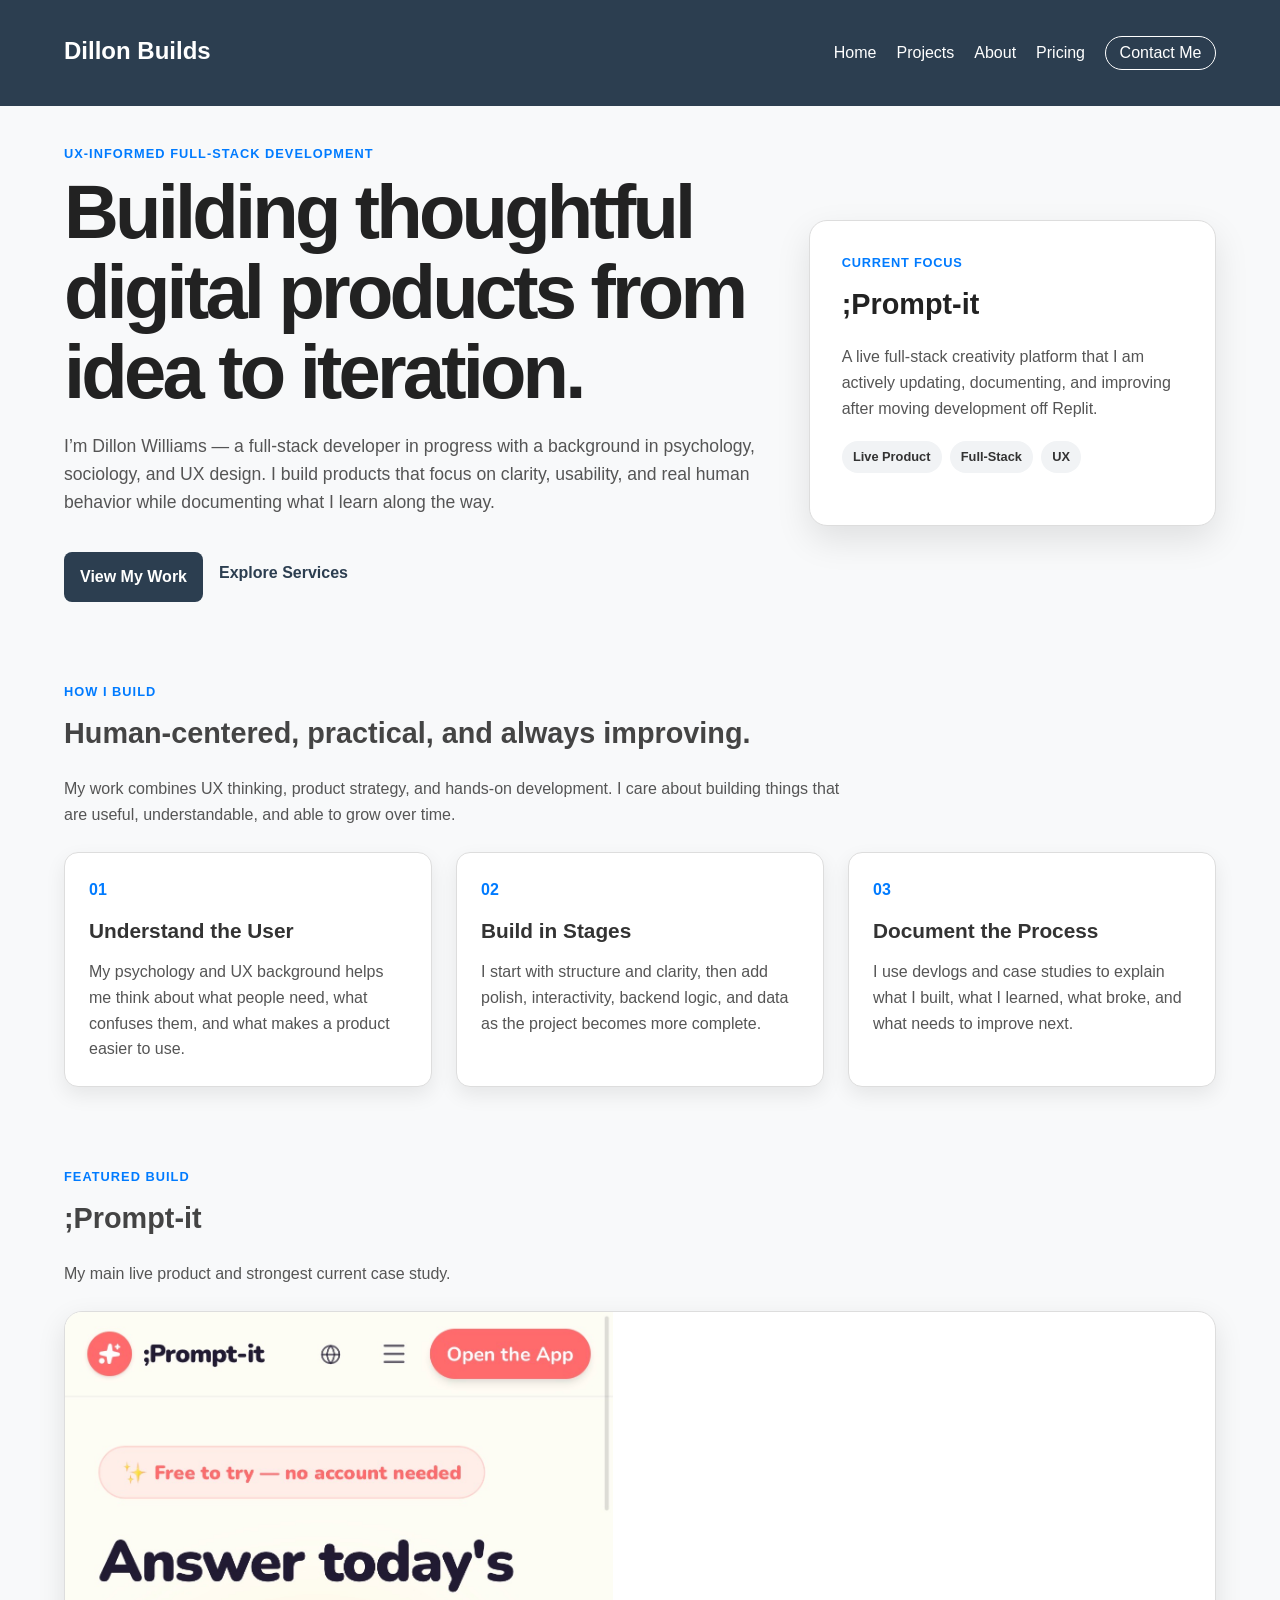
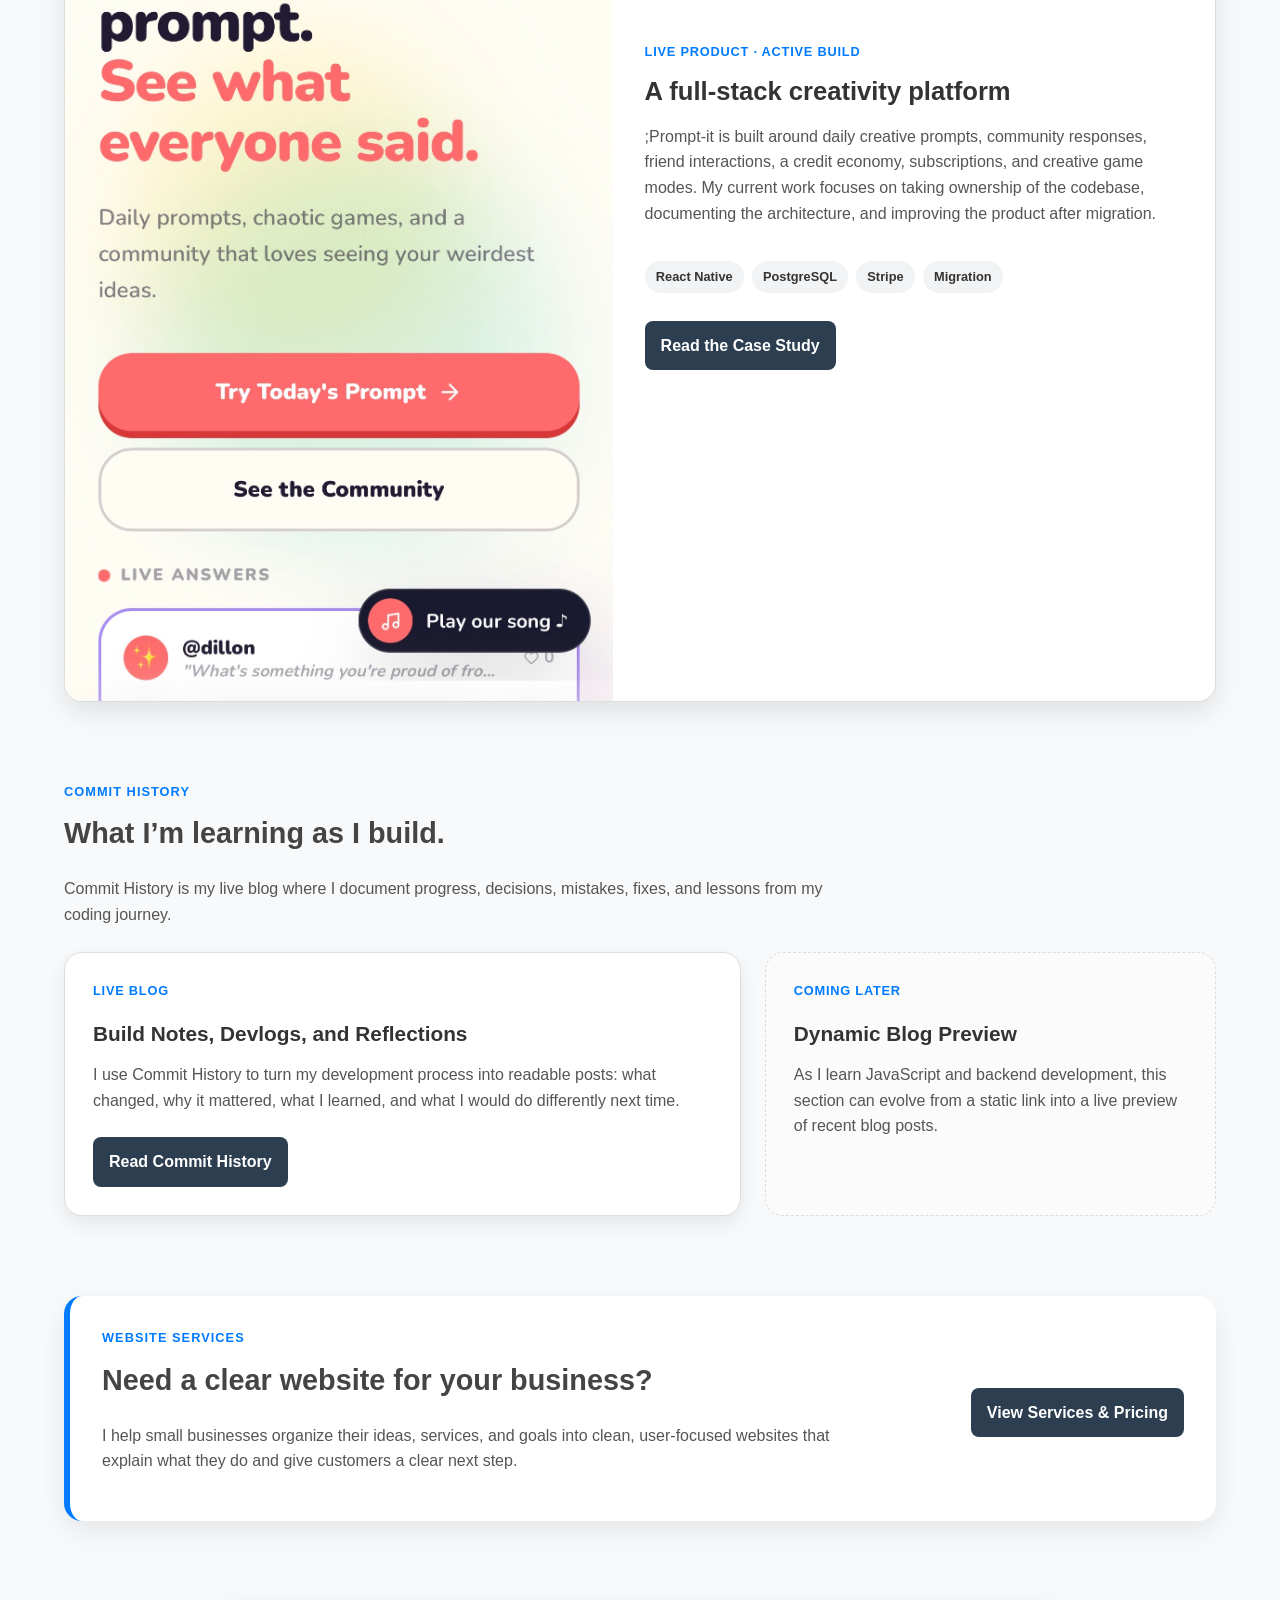
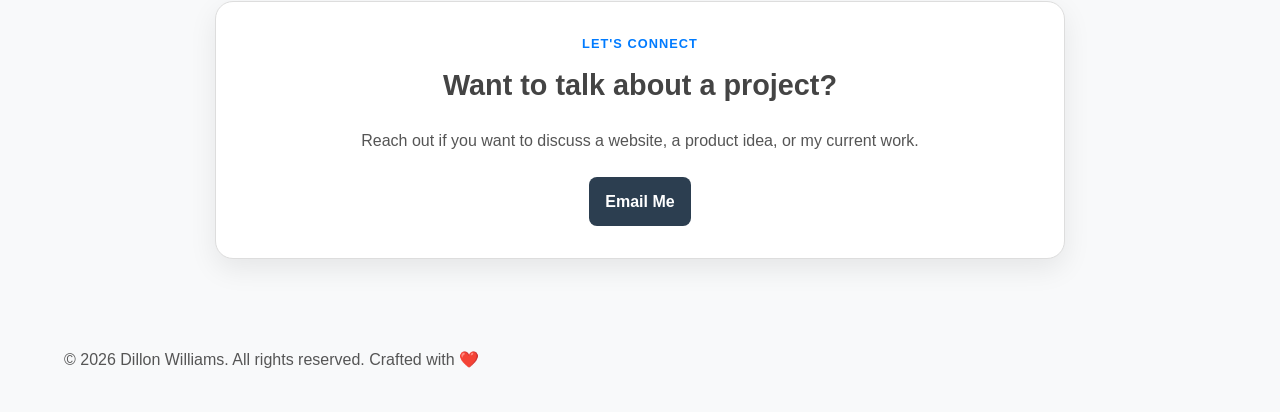
==== index.html @ 1e145968 "Title change and making it interactive" ====
<!DOCTYPE html>
<html lang="en">
<head>
    <meta charset="UTF-8">

    <!-- Makes the page scale correctly on mobile screens -->
    <meta name="viewport" content="width=device-width, initial-scale=1.0">

    <title>Dillon Williams | Full-Stack Developer in Progress</title>

    <!-- Connects this page to your main stylesheet -->
   <link href="static/style.css" rel="stylesheet">
</head>

<body>

    <!-- Main navigation -->
    <nav class="nav">
    <h1 class="nav-title">
        <a href="index.html">Dillon Builds</a>
    </h1>
    <button class="mobile-menu-toggle" aria-label="Open navigation menu" aria-expanded="false">
        ☰
    </button>
    <ul class="nav-links">
        <li><a href="index.html">Home</a></li>

        <li><a href="projects.html">Projects</a></li>

        <li class="nav-dropdown">
            <a href="about.html">About</a>

            <ul class="dropdown-menu">
                <li><a href="about.html">About Me</a></li>
                <li><a href="about.html#learning-journey">Learning Journey</a></li>
                <li>
                    <a href="assets/resume.pdf" target="_blank" rel="noopener noreferrer">
                        Resume PDF
                    </a>
                </li>
                
            </ul>
        </li>

        <li>
            <a href="pricing.html"
            >
                Pricing
            </a>
        </li>
        <li>
            <a class="nav-contact"
                href="mailto:hello@dillonbuilds.dev"
                target="_blank"
                rel="noopener noreferrer"
            >
            Contact Me
            </a>
        </li>
    </ul>
</nav>

    <main class="home-page">

        <!-- Hero section -->
        <section class="home-hero">
            <div class="home-hero-content">
                <p class="eyebrow">UX-Informed Full-Stack Development</p>

                <h1>Building thoughtful digital products from idea to iteration.</h1>

                <p class="home-hero-intro">
                    I’m Dillon Williams — a full-stack developer in progress with a background
                    in psychology, sociology, and UX design. I build products that focus on
                    clarity, usability, and real human behavior while documenting what I learn
                    along the way.
                </p>

                <div class="home-hero-actions">
                    <a href="projects.html" class="project-card-link">
                        View My Work
                    </a>

                    <a href="pricing.html" class="secondary-link">
                        Explore Services
                    </a>
                </div>
            </div>

            <aside class="home-hero-card">
                <p class="project-status">Current Focus</p>
                <h2>;Prompt-it</h2>
                <p>
                    A live full-stack creativity platform that I am actively updating,
                    documenting, and improving after moving development off Replit.
                </p>

                <div class="project-tags">
                    <span>Live Product</span>
                    <span>Full-Stack</span>
                    <span>UX</span>
                </div>
            </aside>
        </section>

        <!-- Brand / value section -->
        <section class="home-values">
            <div class="section-header">
                <p class="eyebrow">How I Build</p>
                <h2>Human-centered, practical, and always improving.</h2>
                <p>
                    My work combines UX thinking, product strategy, and hands-on development.
                    I care about building things that are useful, understandable, and able to
                    grow over time.
                </p>
            </div>

            <div class="home-value-grid">

                <article class="home-value-card">
                    <span class="value-number">01</span>
                    <h3>Understand the User</h3>
                    <p>
                        My psychology and UX background helps me think about what people need,
                        what confuses them, and what makes a product easier to use.
                    </p>
                </article>

                <article class="home-value-card">
                    <span class="value-number">02</span>
                    <h3>Build in Stages</h3>
                    <p>
                        I start with structure and clarity, then add polish, interactivity,
                        backend logic, and data as the project becomes more complete.
                    </p>
                </article>

                <article class="home-value-card">
                    <span class="value-number">03</span>
                    <h3>Document the Process</h3>
                    <p>
                        I use devlogs and case studies to explain what I built, what I learned,
                        what broke, and what needs to improve next.
                    </p>
                </article>

            </div>
        </section>

        <!-- Featured project preview -->
        <section class="home-featured-work">
            <div class="section-header">
                <p class="eyebrow">Featured Build</p>
                <h2>;Prompt-it</h2>
                <p>
                    My main live product and strongest current case study.
                </p>
            </div>

            <article class="home-featured-card">
                <div class="home-featured-image">
                    <img 
                        src="assets/images/prompt-it/marketing-site.jpg" 
                        alt=";Prompt-it marketing page preview showing the product introduction"
                    >
                </div>

                <div class="home-featured-content">
                    <p class="project-status">Live Product · Active Build</p>

                    <h3>A full-stack creativity platform</h3>

                    <p>
                        ;Prompt-it is built around daily creative prompts, community responses,
                        friend interactions, a credit economy, subscriptions, and creative game
                        modes. My current work focuses on taking ownership of the codebase,
                        documenting the architecture, and improving the product after migration.
                    </p>

                    <div class="project-tags">
                        <span>React Native</span>
                        <span>PostgreSQL</span>
                        <span>Stripe</span>
                        <span>Migration</span>
                    </div>

                    <a href="projects/prompt-it.html" class="project-card-link">
                        Read the Case Study
                    </a>
                </div>
            </article>
        </section>

        <!-- Commit History blog section -->
        <section class="commit-history-preview">
            <div class="section-header">
                <p class="eyebrow">Commit History</p>
                <h2>What I’m learning as I build.</h2>
                <p>
                    Commit History is my live blog where I document progress, decisions,
                    mistakes, fixes, and lessons from my coding journey.
                </p>
            </div>

            <div class="commit-card-grid">

                <article class="commit-card">
                    <p class="project-status">Live Blog</p>
                    <h3>Build Notes, Devlogs, and Reflections</h3>
                    <p>
                        I use Commit History to turn my development process into readable posts:
                        what changed, why it mattered, what I learned, and what I would do
                        differently next time.
                    </p>

                    <a 
                        href="https://commithistory.blogspot.com" 
                        target="_blank" 
                        rel="noopener noreferrer"
                        class="project-card-link"
                    >
                        Read Commit History
                    </a>
                </article>

                <article class="commit-card commit-card-muted">
                    <p class="project-status">Coming Later</p>
                    <h3>Dynamic Blog Preview</h3>
                    <p>
                        As I learn JavaScript and backend development, this section can evolve
                        from a static link into a live preview of recent blog posts.
                    </p>
                </article>

            </div>
        </section>

        <!-- Services CTA -->
        <section class="home-services-cta">
            <div>
                <p class="eyebrow">Website Services</p>
                <h2>Need a clear website for your business?</h2>
                <p>
                    I help small businesses organize their ideas, services, and goals into clean,
                    user-focused websites that explain what they do and give customers a clear
                    next step.
                </p>
            </div>

            <a href="pricing.html" class="project-card-link">
                View Services & Pricing
            </a>
        </section>

        <!-- Contact CTA -->
        <section class="home-contact">
            <p class="eyebrow">Let's Connect</p>
            <h2>Want to talk about a project?</h2>
            <p>
                Reach out if you want to discuss a website, a product idea, or my current work.
            </p>

            <a 
                class="project-card-link"
                href="mailto:hello@dillonbuilds.dev"
                target="_blank">
                Email Me
            </a>
        </section>

    </main>

    <footer>
        <p>&copy; 2026 Dillon Williams. All rights reserved. Crafted with ❤️</p>
    </footer>
<script src="static/script.js"></script>
</body>
</html>
---- static/style.css ----
* {
    margin: 0;
    padding: 0;
    box-sizing: border-box;
}

.wrapper {
    max-width: 900px;
    margin: 0 auto;
    padding: 20px;
}

h1 {
    font-size: 2.5rem;
    color: #222;
    margin-bottom: 20px;
    font-weight: 800;
}

h2 {
    font-size: 1.8rem;
    color: #444;
    margin-top: 40px;
    margin-bottom: 15px;
    border-bottom: 1px solid black;
    padding-bottom: 5px;
}

h3 {
    font-size: 1.3rem;
    color: #333;
    margin-bottom: 10px;
}

body {
    font-family: 'Segoe UI', Tahoma, Geneva, Verdana, sans-serif;
    margin: 0;
    padding: 40px 20px;
    line-height: 1.6;
    color: #333;
    background-color: #f8f9fa;
}

footer {
    max-width: 1200px;
    margin: 2rem auto 0 auto;
    padding: 1.5rem;
    color: #555;
}

p {
    line-height: 1.6;
    margin-bottom: 15px;
    color: #555;
}

a {
    color: #007bff;
    text-decoration: none;
    transition: all 0.3s ease;
}

a:hover {
    color: #0056b3;
    text-decoration: underline;
}
nav {
    position: fixed;
    top: 0;
    left: 0;
    margin-bottom: 10px;
    width: 100%;
    padding-top: 1rem;
    padding-bottom: 1rem;
    padding-left: 5%;
    padding-right: 5%;
    z-index: 1000;
    justify-content: space-between;
    align-items: center;
    display: flex;
    background-color: #2c3e50;
}

.nav-title {
    color:#ffffff;
    font-size: 1.5rem;
    font-weight: bold;
    padding-top: 1rem;
}

.nav-title a {
    color: #ffffff;
    text-decoration: none;
}

.nav-title a:hover {
    color: #9ed0fd;
}
.nav-links {
    display: flex;
    list-style: none;   
    gap: 20px;
    margin: 0;
    padding: 0;
}
.nav-links a {
    text-decoration: none;
    color: #ffffff;
}
.nav-links a:hover {
    color:#9ed0fd;
    text-decoration: underline;
}

.nav-dropdown {
    position: relative;
}

.nav-dropdown > a {
    display: inline-block;
    text-decoration: #333;
}

.dropdown-menu {
    position: absolute;
    top: 100%;
    left: 50%;
    min-width: 190px;
    background-color: #ffffff;
    border-radius: 8px;
    padding: 0.5rem 0;
    list-style: none;
    box-shadow: 0 8px 20px rgba(0, 0, 0, 0.12);

    opacity: 0;
    visibility: hidden;
    transform: translate(-50%, 8px);
    transition: opacity 0.25s ease, transform 0.25s ease, visibility 0.25s ease;
    z-index: 1001;
}

.dropdown-menu a {
    display: block;
    padding: 0.75rem 1rem;
    color: #2c3e50;
    text-decoration: none;
    white-space: nowrap;
}

.dropdown-menu a:hover {
    background-color: #f1f3f5;
    color: #007bff;
    text-decoration: none;
}

.nav-dropdown:hover .dropdown-menu,
.nav-dropdown:focus-within .dropdown-menu {
    opacity: 1;
    visibility: visible;
    transform: translate(-50%, 0);
}

.content-wrapper {
    max-width: 1200px;
    margin: 0 auto;
    padding: 40px 20px;
}

.welcome-section {
    padding: 20px;
    margin-top: 20px;
    margin-bottom: 20px;
}

.project-snapshot {
    display: grid !important;
    grid-template-columns: repeat(3, 1fr) !important;
    gap: 2rem;
    width: 100%;
    max-width: 1200px;
    margin: 0 auto;
}

.project-container {
    display: flex;
    flex-direction: column;
    padding: 0;
    height: fit-content;
    width: auto;
    max-width: 1fr;
    border: 1px solid black;
    box-sizing: border-box;
}

.image-container {
    width: 100%;
    height: 250px;
    overflow: hidden;
    display: block;
}

#project-image {
    width: 100%;
    height: 100%;
    object-fit: cover;
    transition: transform 0.5s ease;
}

.image-container:hover #project-image {
    transform: scale(1.1);
}

.project-content {
    padding: 1.5rem;
    text-align: center;
    display: flex;
    flex-direction: column;
    gap: 0.5rem;
}

.project-content p {
    text-align: left;
    margin: 0.5rem 0;
    line-height: 1.5;
}

.blog-card-container {
    display: grid !important;
    grid-template-columns: repeat(3, 1fr) !important;
    gap: 2rem;
    width: 100%;
    max-width: 1200px;
    margin: 0 auto;
}

.blog-card {
    display: flex;
    flex-direction: column;
    padding: 1.5rem;
    height: fit-content;
    width: auto;
    max-width: 1fr;
    border: 1px solid black;
    box-sizing: border-box;
    text-align: center;
}

.blog-card p {
    text-align: left;
    margin: 0.5rem 0;
    line-height: 1.5;
}

.email-btn {
    display: inline-block;
    padding: 10px 20px;
    background-color: grey;
    color: #fff;
    text-decoration: none;
    border-radius: 5px;
    transition: background-color 0.3s ease;
}

.email-btn:hover {
    background-color: lightgray;
}

footer {
    margin-top: 25px;
    justify-content: space-between;
}

.about-me {
    width: 100%;
    max-width: 900px;
    margin: 6rem auto 4rem auto;
    padding: 0 1.5rem;
    opacity: 0;
    animation: fadeIn 0.8s ease forwards;
}

@keyframes fadeIn {
    to { opacity: 1;}
}

.languages {
    width: 100vw;
    margin: 3rem 0;
    margin-left: calc(50% - 50vw);
    padding: 1.25rem 2rem;
    background-color: #2c3e50;
}

.languages h2 {
    margin: 0 0 1rem;
    padding: 0;
    border-bottom: none;
    color: #ffffff;
    text-align: center;
    font-size: 1.5rem;
}

.languages-banner {
    max-width: 1000px;
    margin: 0 auto;

    display: flex;
    justify-content: center;
    align-items: stretch;
    gap: 2rem;
}

.language-column {
    flex: 1;
    max-width: 420px;
    padding: 1rem;
    background-color: rgba(255, 255, 255, 0.12);
    border-radius: 12px;
}

.language-column h3 {
    margin: 0 0 0.75rem;
    color: #ffffff;
    text-align: center;
    font-size: 1rem;
}

.current,
.in-progress {
    display: flex;
    justify-content: center;
    gap: 1.25rem;
    list-style: none;
    margin: 0;
    padding: 0;
}

.current li,
.in-progress li {
    display: flex;
    flex-direction: column;
    align-items: center;
    gap: 0.35rem;
}

.current h2,
.in-progress h2 {
    margin: 0;
    padding: 0;
    border-bottom: none;
    color: #ffffff;
    font-size: 0.95rem;
}

.languages li img {
    width: 48px;
    height: 48px;
}

@media (max-width: 700px) {
    .languages-banner {
        flex-direction: column;
        gap: 1rem;
    }

    .language-column {
        max-width: 100%;
    }

    .current,
    .in-progress {
        gap: 1rem;
    }
}

.learning-journey {
    max-width: 900px;
    margin: 4rem auto;
    padding: 0 1.5rem;
}

.learning-journey h2 {
    font-size: 2rem;
    margin-bottom: 2rem;
    font-weight: 700;
    color: #222;
}

.timeline {
    position: relative;
    display: flex;
    flex-direction: column;
    gap: 2rem;
    padding-left: 2rem;
}

.timeline::before {
    content: "";
    position: absolute;
    left: 0.45rem;
    top: 0;
    bottom: 0;
    width: 3px;
    background: #2c3e50;
    border-radius: 999px;
}

.timeline-item {
    position: relative;
    background: #ffffff;
    padding: 1.25rem 1.5rem;
    border-radius: 12px;
    border: 1px solid #ddd;
    box-shadow: 0 8px 20px rgba(0, 0, 0, 0.08);
}

.timeline-item::before {
    content: "";
    position: absolute;
    left: -2.05rem;
    top: 1.4rem;
    width: 14px;
    height: 14px;
    background: #2c3e50;
    border: 3px solid #f8f9fa;
    border-radius: 50%;
}

.timeline-date {
    display: inline-block;
    margin-bottom: 0.5rem;
    font-size: 0.8rem;
    font-weight: 700;
    letter-spacing: 0.08em;
    text-transform: uppercase;
    color: #007bff;
}

.timeline-item h4 {
    margin-bottom: 0.5rem;
    font-size: 1.2rem;
    color: #222;
}

.timeline-item p {
    margin: 0;
    color: #555;
}

.photo-gallery {
    display: grid;
    grid-template-columns: repeat(auto-fit, minmax(220 px, 1fr));
    gap: 2rem;
    padding: 2rem 0;
}

.photo-card {
    background:#ffffff;
    padding: 0.75rem 0.75rem 2rem;
    box-shadow: 0 8px 20px rgba(0, 0, 0, 0.18);
    border-radius: 4px;
    max-width: 260px;
    margin: 0 auto;
    transform: rotate(-2deg);
}

.photo-card:nth-child(even) {
    transform: rotate(2deg);
}

.photo {
    width: 100%;
    aspect-ratio: 1/1;
    object-fit: cover;
    display: block;
}

.photo-description {
    margin-top: 1.5rem;
    font-size: 0.95rem;
    text-align: center;
    color: #222;
}

.photo-date {
    display: block;
    margin-top: 0.35rem;
    font-size: 0.8rem;
    text-align: center;
    color: #666;
}

/* ================================
   PROJECTS PAGE
================================ */

/* 
   Main wrapper for the whole Projects page.
   The top margin gives space for the fixed nav.
*/
.projects-page {
    max-width: 1200px;
    margin: 7rem auto 4rem auto;
    padding: 0 1.5rem;
}

/* 
   Intro section at the top.
   Keeping it narrower makes the opening text easier to read.
*/
.projects-hero {
    max-width: 850px;
    margin-bottom: 4rem;
}

.projects-hero h1 {
    margin-bottom: 1rem;
}

.projects-hero p {
    font-size: 1.05rem;
}

/* 
   Small uppercase labels like:
   Project Work, My Process, Featured Project.
   These help sections feel intentional and easier to scan.
*/
.eyebrow {
    margin-bottom: 0.5rem;
    color: #007bff;
    font-size: 0.8rem;
    font-weight: 800;
    letter-spacing: 0.08em;
    text-transform: uppercase;
}

/* 
   Reusable section header.
   This keeps each major section consistent.
*/
.section-header {
    max-width: 800px;
    margin-bottom: 1.5rem;
}

.section-header h2 {
    margin-top: 0;
}

/* ================================
   PROCESS SUMMARY
================================ */

.process-summary {
    margin-bottom: 4rem;
}

/* 
   Four-column layout for the build process.
   Later media queries make this responsive.
*/
.process-grid {
    display: grid;
    grid-template-columns: repeat(4, 1fr);
    gap: 1.5rem;
}

/* 
   Individual process cards.
   These explain how you think and build, not just what you made.
*/
.process-card {
    background-color: #ffffff;
    padding: 1.5rem;
    border: 1px solid #ddd;
    border-radius: 14px;
    box-shadow: 0 8px 20px rgba(0, 0, 0, 0.08);
}

/* 
   The numbered step marker.
   This gives the process a clear sequence.
*/
.process-number {
    display: inline-block;
    margin-bottom: 0.75rem;
    color: #007bff;
    font-weight: 800;
}

.process-card h3 {
    margin-bottom: 0.75rem;
}

.process-card p {
    margin-bottom: 0;
}

/* ================================
   FEATURED PROJECT
================================ */

.featured-project {
    margin-bottom: 4rem;
}

/* 
   Large featured card.
   Since ;Prompt-it is the main live product, it deserves more visual weight.
*/
.featured-project-card {
    display: grid;
    grid-template-columns: 1fr 1.1fr;
    gap: 0;
    background-color: #ffffff;
    border: 1px solid #ddd;
    border-radius: 18px;
    overflow: hidden;
    box-shadow: 0 10px 28px rgba(0, 0, 0, 0.1);
}

/* 
   Image side of the featured card.
   Placeholder image can later become a real screenshot.
*/
.featured-project-image {
    min-height: 100%;
    background-color: #f1f3f5;
}

.featured-project-image img {
    width: 100%;
    height: 100%;
    min-height: 360px;
    object-fit: cover;
    display: block;
}

/* 
   Text side of the featured card.
*/
.featured-project-content {
    padding: 2rem;
    display: flex;
    flex-direction: column;
    justify-content: center;
}

/* 
   Project status label.
   This quickly tells visitors whether the project is live, active, pending, etc.
*/
.project-status {
    margin-bottom: 0.5rem;
    color: #007bff;
    font-size: 0.8rem;
    font-weight: 800;
    letter-spacing: 0.06em;
    text-transform: uppercase;
}

/* 
   Tag container.
   Tags help people quickly understand the skills involved.
*/
.project-tags {
    display: flex;
    flex-wrap: wrap;
    gap: 0.5rem;
    margin: 1.25rem 0;
}

/* 
   Individual project tags.
*/
.project-tags span {
    padding: 0.35rem 0.7rem;
    background-color: #f1f3f5;
    border-radius: 999px;
    color: #333;
    font-size: 0.8rem;
    font-weight: 600;
}

/* 
   Main project link.
   Styled to feel like a button without being too heavy.
*/
.project-card-link {
    display: inline-block;
    width: fit-content;
    margin-top: 0.5rem;
    padding: 0.75rem 1rem;
    background-color: #2c3e50;
    color: #ffffff;
    border-radius: 8px;
    font-weight: 700;
    text-decoration: none;
}

.project-card-link:hover {
    background-color: #1f2f3d;
    color: #ffffff;
    text-decoration: none;
}

/* ================================
   PROJECT LIBRARY / SEARCH
================================ */

.project-library {
    margin-bottom: 4rem;
}

/* 
   Label is visually hidden but still available to screen readers.
   This keeps the search accessible.
*/
.search-label {
    position: absolute;
    width: 1px;
    height: 1px;
    overflow: hidden;
    clip-path: inset(50%);
}

/* 
   Search input.
   This can be made functional later with JavaScript.
*/
.project-search {
    width: 100%;
    max-width: 460px;
    padding: 0.85rem 1rem;
    margin-bottom: 2rem;
    border: 1px solid #ccc;
    border-radius: 10px;
    font: inherit;
}

.project-search:focus {
    outline: 3px solid rgba(0, 123, 255, 0.25);
    border-color: #007bff;
}

/* 
   Grid for normal project cards.
   Right now it only has ;Prompt-it, but it is ready to grow later.
*/
.project-card-grid {
    display: grid;
    grid-template-columns: repeat(3, 1fr);
    gap: 2rem;
}

/* 
   Smaller project cards.
*/
.project-card {
    background-color: #ffffff;
    padding: 1.5rem;
    border: 1px solid #ddd;
    border-radius: 14px;
    box-shadow: 0 8px 20px rgba(0, 0, 0, 0.08);
}

.project-card h3 {
    margin-bottom: 0.75rem;
}

.project-card p {
    margin-bottom: 0;
}

/* ================================
   COMING NEXT
================================ */

.coming-next {
    margin-bottom: 4rem;
}

/* 
   Grid for future project cards.
   These are not featured yet, but still show where your portfolio is heading.
*/
.coming-next-grid {
    display: grid;
    grid-template-columns: repeat(2, 1fr);
    gap: 1.5rem;
}

/* 
   Lighter cards for upcoming work.
   These should feel secondary compared to the featured ;Prompt-it card.
*/
.coming-card {
    background-color: #ffffff;
    padding: 1.5rem;
    border: 1px dashed #bbb;
    border-radius: 14px;
}

.coming-card h3 {
    margin-bottom: 0.75rem;
}

.coming-card p {
    margin-bottom: 0;
}

/* ================================
   RESPONSIVE PROJECTS PAGE
================================ */

/* 
   Tablet layout.
   Process and project grids reduce from 4/3 columns to 2 columns.
*/
@media (max-width: 900px) {
    .process-grid,
    .project-card-grid,
    .coming-next-grid {
        grid-template-columns: repeat(2, 1fr);
    }

    .featured-project-card {
        grid-template-columns: 1fr;
    }

    .featured-project-image img {
        min-height: 280px;
    }
}

/* 
   Mobile layout.
   Everything stacks into one column.
*/
@media (max-width: 650px) {
    .projects-page {
        margin-top: 8rem;
        padding: 0 1rem;
    }

    .process-grid,
    .project-card-grid,
    .coming-next-grid {
        grid-template-columns: 1fr;
    }

    .featured-project-content {
        padding: 1.5rem;
    }

    .project-search {
        max-width: 100%;
    }
}

/* ================================
   PROMPT-IT CASE STUDY PAGE
================================ */

/* 
   Main page wrapper.
   The margin-top creates space under the fixed navigation.
*/
.case-study-page {
    max-width: 1200px;
    margin: 7rem auto 4rem auto;
    padding: 0 1.5rem;
}

/* 
   Back link at the top of the case study.
   Helps users return to the main Projects page easily.
*/
.back-link {
    display: inline-block;
    margin-bottom: 2rem;
    font-weight: 700;
    color: #007bff;
}

/* 
   Hero section for the case study.
   This introduces the project and sets the tone.
*/
.case-study-hero {
    max-width: 900px;
    margin-bottom: 3rem;
}

.case-study-hero h1 {
    margin-bottom: 1rem;
}

/* 
   Larger intro paragraph.
   This gives the project summary more visual weight.
*/
.case-study-intro {
    font-size: 1.1rem;
    max-width: 850px;
}

/* 
   Tags near the top of the case study.
   These quickly communicate the skills and technologies involved.
*/
.case-study-tags {
    display: flex;
    flex-wrap: wrap;
    gap: 0.5rem;
    margin-top: 1.5rem;
}

.case-study-tags span {
    padding: 0.4rem 0.75rem;
    background-color: #f1f3f5;
    border-radius: 999px;
    color: #333;
    font-size: 0.85rem;
    font-weight: 700;
}

/* ================================
   CASE STUDY OVERVIEW CARDS
================================ */

/*
   Three-card snapshot section.
   This gives quick context before the deeper explanation.
*/
.project-overview-grid {
    display: grid;
    grid-template-columns: repeat(3, 1fr);
    gap: 1.5rem;
    margin-bottom: 3rem;
}

.overview-card {
    background-color: #ffffff;
    padding: 1.5rem;
    border: 1px solid #ddd;
    border-radius: 14px;
    box-shadow: 0 8px 20px rgba(0, 0, 0, 0.08);
}

.overview-card h2 {
    margin-top: 0;
    font-size: 1.25rem;
}

.overview-card p {
    margin-bottom: 0;
}

/* ================================
   CASE STUDY IMAGE
================================ */

/*
   Large image preview.
   Later, replace the placeholder with a real app screenshot or mockup.
*/
.case-study-image-section {
    margin-bottom: 4rem;
}

.case-study-image {
    width: 100%;
    max-height: 650px;
    object-fit: cover;
    border-radius: 18px;
    border: 1px solid #ddd;
    box-shadow: 0 10px 28px rgba(0, 0, 0, 0.1);
}

/* ================================
   GENERAL CASE STUDY SECTIONS
================================ */

/*
   Reusable content sections.
   Keeping sections consistent makes a long case study easier to scan.
*/
.case-study-section {
    max-width: 1000px;
    margin: 0 auto 4rem auto;
}

.case-study-section h2 {
    margin-top: 0;
}

.case-study-section p {
    font-size: 1rem;
}

/* 
   Highlighted section for important context like migration.
*/
.highlight-section {
    background-color: #ffffff;
    padding: 2rem;
    border-left: 6px solid #007bff;
    border-radius: 14px;
    box-shadow: 0 8px 20px rgba(0, 0, 0, 0.08);
}

/* ================================
   CARD GRIDS
================================ */

/*
   Reusable three-card grid used for users, lessons, and similar sections.
*/
.case-study-card-grid,
.lesson-grid {
    display: grid;
    grid-template-columns: repeat(3, 1fr);
    gap: 1.5rem;
}

.case-study-card,
.lesson-card {
    background-color: #ffffff;
    padding: 1.5rem;
    border: 1px solid #ddd;
    border-radius: 14px;
}

.case-study-card h3,
.lesson-card h3 {
    margin-bottom: 0.75rem;
}

.case-study-card p,
.lesson-card p {
    margin-bottom: 0;
}

/* ================================
   FEATURE LIST
================================ */

/*
   Vertical feature list.
   This is easier to read than a huge paragraph of app features.
*/
.feature-list {
    display: flex;
    flex-direction: column;
    gap: 1rem;
}

.feature-row {
    display: grid;
    grid-template-columns: auto 1fr;
    gap: 1rem;
    align-items: start;

    background-color: #ffffff;
    padding: 1.25rem;
    border: 1px solid #ddd;
    border-radius: 14px;
}

/*
   Number badge for each feature.
*/
.feature-number {
    display: inline-flex;
    align-items: center;
    justify-content: center;

    width: 42px;
    height: 42px;

    background-color: #2c3e50;
    color: #ffffff;
    border-radius: 50%;

    font-size: 0.85rem;
    font-weight: 800;
}

.feature-row h3 {
    margin-bottom: 0.35rem;
}

.feature-row p {
    margin-bottom: 0;
}

/* ================================
   CASE STUDY TIMELINE
================================ */

/*
   Timeline for build phases.
   Similar concept to your About page timeline, but scoped to this case study.
*/
.case-timeline {
    position: relative;
    display: flex;
    flex-direction: column;
    gap: 1.5rem;
    padding-left: 2rem;
}

.case-timeline::before {
    content: "";
    position: absolute;
    left: 0.45rem;
    top: 0;
    bottom: 0;
    width: 3px;
    background-color: #2c3e50;
    border-radius: 999px;
}

.case-timeline-item {
    position: relative;
    background-color: #ffffff;
    padding: 1.25rem 1.5rem;
    border: 1px solid #ddd;
    border-radius: 14px;
}

.case-timeline-item::before {
    content: "";
    position: absolute;
    left: -2.05rem;
    top: 1.4rem;
    width: 14px;
    height: 14px;
    background-color: #2c3e50;
    border: 3px solid #f8f9fa;
    border-radius: 50%;
}

.case-timeline-item span {
    display: inline-block;
    margin-bottom: 0.5rem;
    color: #007bff;
    font-size: 0.8rem;
    font-weight: 800;
    letter-spacing: 0.08em;
    text-transform: uppercase;
}

.case-timeline-item h3 {
    margin-bottom: 0.5rem;
}

.case-timeline-item p {
    margin-bottom: 0;
}

/* ================================
   DECISION + TECH GRIDS
================================ */

/*
   Two-column decision grid.
   Good for short explanations of UX choices.
*/
.decision-grid {
    display: grid;
    grid-template-columns: repeat(2, 1fr);
    gap: 1.5rem;
}

.decision-card {
    background-color: #ffffff;
    padding: 1.5rem;
    border: 1px solid #ddd;
    border-radius: 14px;
}

.decision-card h3 {
    margin-bottom: 0.75rem;
}

.decision-card p {
    margin-bottom: 0;
}

/*
   Technical cards.
   These explain architecture without dumping too much code detail.
*/
.tech-stack-grid {
    display: grid;
    grid-template-columns: repeat(3, 1fr);
    gap: 1.5rem;
}

.tech-card {
    background-color: #ffffff;
    padding: 1.5rem;
    border-top: 5px solid #2c3e50;
    border-radius: 14px;
    box-shadow: 0 8px 20px rgba(0, 0, 0, 0.06);
}

.tech-card h3 {
    margin-bottom: 0.75rem;
}

.tech-card p {
    margin-bottom: 0;
}

/* ================================
   NEXT IMPROVEMENTS
================================ */

/*
   Priority cards for future work.
   This shows that the project is active and you know what needs attention next.
*/
.priority-list {
    display: grid;
    grid-template-columns: repeat(3, 1fr);
    gap: 1.5rem;
}

.priority-card {
    background-color: #ffffff;
    padding: 1.5rem;
    border-radius: 14px;
    border: 1px solid #ddd;
}

.priority-card h3 {
    margin-bottom: 0.75rem;
}

.priority-card p:last-child {
    margin-bottom: 0;
}

/*
   Subtle priority indicators.
   These use borders instead of loud colors so the page stays clean.
*/
.high-priority {
    border-top: 5px solid #c0392b;
}

.medium-priority {
    border-top: 5px solid #d68910;
}

.low-priority {
    border-top: 5px solid #2c3e50;
}

/* ================================
   CLOSING SECTION
================================ */

.case-study-closing {
    max-width: 850px;
    margin: 5rem auto 0 auto;
    padding: 2rem;
    background-color: #ffffff;
    border-radius: 18px;
    border: 1px solid #ddd;
    text-align: center;
    box-shadow: 0 10px 28px rgba(0, 0, 0, 0.08);
}

.case-study-closing h2 {
    margin-top: 0;
}

.case-study-closing p {
    max-width: 700px;
    margin-left: auto;
    margin-right: auto;
}

/* ================================
   RESPONSIVE CASE STUDY PAGE
================================ */

/*
   Tablet layout.
*/
@media (max-width: 900px) {
    .project-overview-grid,
    .case-study-card-grid,
    .lesson-grid,
    .tech-stack-grid,
    .priority-list {
        grid-template-columns: repeat(2, 1fr);
    }
}

/*
   Mobile layout.
*/
@media (max-width: 650px) {
    .case-study-page {
        margin-top: 8rem;
        padding: 0 1rem;
    }

    .project-overview-grid,
    .case-study-card-grid,
    .lesson-grid,
    .decision-grid,
    .tech-stack-grid,
    .priority-list {
        grid-template-columns: 1fr;
    }

    .feature-row {
        grid-template-columns: 1fr;
    }

    .feature-number {
        width: 38px;
        height: 38px;
    }

    .highlight-section,
    .case-study-closing {
        padding: 1.5rem;
    }
}

/* ================================
   PRICING / SERVICES PAGE
================================ */

/*
   Main wrapper for the pricing page.
   The top margin gives room for the fixed nav.
*/
.pricing-page {
    max-width: 1200px;
    margin: 7rem auto 4rem auto;
    padding: 0 1.5rem;
}

/*
   Hero section.
   This introduces the value behind the services before showing prices.
*/
.pricing-hero {
    max-width: 900px;
    margin-bottom: 4rem;
}

.pricing-hero h1 {
    margin-bottom: 1rem;
}

.pricing-hero p {
    font-size: 1.05rem;
}

/* ================================
   VALUE SECTION
================================ */

/*
   Explains what clients are paying for besides "a website."
*/
.service-value {
    margin-bottom: 4rem;
}

.value-grid {
    display: grid;
    grid-template-columns: repeat(3, 1fr);
    gap: 1.5rem;
}

.value-card {
    background-color: #ffffff;
    padding: 1.5rem;
    border: 1px solid #ddd;
    border-radius: 14px;
    box-shadow: 0 8px 20px rgba(0, 0, 0, 0.08);
}

.value-number {
    display: inline-block;
    margin-bottom: 0.75rem;
    color: #007bff;
    font-weight: 800;
}

.value-card h3 {
    margin-bottom: 0.75rem;
}

.value-card p {
    margin-bottom: 0;
}

/* ================================
   PRICING PACKAGES
================================ */

.pricing-packages {
    margin-bottom: 4rem;
}

/*
   Three-column package layout.
*/
.pricing-grid {
    display: grid;
    grid-template-columns: repeat(3, 1fr);
    gap: 2rem;
}

/*
   Individual pricing cards.
*/
.pricing-card {
    display: flex;
    flex-direction: column;
    background-color: #ffffff;
    padding: 1.75rem;
    border: 1px solid #ddd;
    border-radius: 18px;
    box-shadow: 0 8px 20px rgba(0, 0, 0, 0.08);
}

/*
   Highlights the Growth package as the recommended middle option.
*/
.featured-pricing-card {
    border: 2px solid #007bff;
    transform: translateY(-8px);
}

/*
   Small label at the top of each pricing card.
*/
.package-label {
    margin-bottom: 0.5rem;
    color: #007bff;
    font-size: 0.8rem;
    font-weight: 800;
    letter-spacing: 0.08em;
    text-transform: uppercase;
}

.pricing-card h3 {
    font-size: 2rem;
    margin-bottom: 1rem;
    color: #222;
}

.package-summary {
    margin-bottom: 1.25rem;
}

/*
   Package feature list.
   This is one place where bullets are useful because clients scan pricing cards quickly.
*/
.package-list {
    margin: 0 0 1.5rem 0;
    padding-left: 1.25rem;
    color: #444;
}

.package-list li {
    margin-bottom: 0.5rem;
}

/*
   Pushes the button toward the bottom if one card has more text than another.
*/
.pricing-card .project-card-link {
    margin-top: auto;
}

/* ================================
   ADD-ONS
================================ */

.add-ons-section {
    margin-bottom: 4rem;
}

.add-ons-grid {
    display: grid;
    grid-template-columns: repeat(4, 1fr);
    gap: 1.5rem;
}

.add-on-card {
    background-color: #ffffff;
    padding: 1.5rem;
    border: 1px solid #ddd;
    border-radius: 14px;
}

.add-on-card h3 {
    margin-bottom: 0.75rem;
}

.add-on-card p {
    margin-bottom: 0;
}

/* ================================
   SERVICE PROCESS
================================ */

.service-process {
    margin-bottom: 4rem;
}

.service-process-grid {
    display: grid;
    grid-template-columns: repeat(4, 1fr);
    gap: 1.5rem;
}

/*
   Process step cards.
   These help clients understand how working together will feel.
*/
.service-step {
    background-color: #ffffff;
    padding: 1.5rem;
    border: 1px solid #ddd;
    border-radius: 14px;
}

.service-step span {
    display: inline-block;
    margin-bottom: 0.75rem;
    color: #007bff;
    font-weight: 800;
}

.service-step h3 {
    margin-bottom: 0.75rem;
}

.service-step p {
    margin-bottom: 0;
}

/* ================================
   PAYMENT SECTION
================================ */

.payment-section {
    margin-bottom: 4rem;
}

/*
   Payment card gives the terms a clear, trustworthy presentation.
*/
.payment-card {
    background-color: #ffffff;
    padding: 2rem;
    border-left: 6px solid #007bff;
    border-radius: 18px;
    box-shadow: 0 8px 20px rgba(0, 0, 0, 0.08);
}

.payment-card h2 {
    margin-top: 0;
}

.payment-split {
    display: grid;
    grid-template-columns: repeat(2, 1fr);
    gap: 1.5rem;
    margin-top: 1.5rem;
}

.payment-split div {
    background-color: #f8f9fa;
    padding: 1.25rem;
    border-radius: 12px;
}

.payment-split h3 {
    margin-bottom: 0.5rem;
}

.payment-split p {
    margin-bottom: 0;
}

/* ================================
   QUOTE FORM
================================ */

.quote-section {
    margin-bottom: 4rem;
}

/*
   Main form container.
*/
.quote-form {
    background-color: #ffffff;
    padding: 2rem;
    border: 1px solid #ddd;
    border-radius: 18px;
    box-shadow: 0 10px 28px rgba(0, 0, 0, 0.08);
}

/*
   Two-column layout for shorter form fields.
*/
.form-grid {
    display: grid;
    grid-template-columns: repeat(2, 1fr);
    gap: 1.25rem;
}

/*
   Groups label + input together.
*/
.form-group {
    display: flex;
    flex-direction: column;
    margin-bottom: 1.25rem;
}

.form-group label,
.checkbox-group legend {
    margin-bottom: 0.5rem;
    color: #222;
    font-weight: 700;
}

/*
   Shared input styling.
*/
.form-group input,
.form-group select,
.form-group textarea {
    width: 100%;
    padding: 0.85rem 1rem;
    border: 1px solid #ccc;
    border-radius: 10px;
    font: inherit;
    color: #333;
    background-color: #ffffff;
}

.form-group textarea {
    resize: vertical;
}

/*
   Strong visible focus state for accessibility.
*/
.form-group input:focus,
.form-group select:focus,
.form-group textarea:focus {
    outline: 3px solid rgba(0, 123, 255, 0.25);
    border-color: #007bff;
}

/*
   Checkbox group for add-ons.
*/
.checkbox-group {
    display: flex;
    flex-direction: column;
    gap: 0.75rem;
    margin: 0 0 1.25rem 0;
    padding: 1.25rem;
    border: 1px solid #ddd;
    border-radius: 14px;
}

.checkbox-group label {
    display: flex;
    align-items: center;
    gap: 0.6rem;
    color: #444;
}

.checkbox-group input {
    width: auto;
}

/*
   Submit button.
*/
.quote-submit-btn {
    display: inline-block;
    padding: 0.85rem 1.25rem;
    background-color: #2c3e50;
    color: #ffffff;
    border: none;
    border-radius: 8px;
    font: inherit;
    font-weight: 700;
    cursor: pointer;
    transition: background-color 0.3s ease;
}

.quote-submit-btn:hover {
    background-color: #1f2f3d;
}

/* ================================
   RESPONSIVE PRICING PAGE
================================ */

/*
   Tablet layout.
*/
@media (max-width: 950px) {
    .value-grid,
    .pricing-grid,
    .add-ons-grid,
    .service-process-grid {
        grid-template-columns: repeat(2, 1fr);
    }

    .featured-pricing-card {
        transform: none;
    }
}

/*
   Mobile layout.
*/
@media (max-width: 650px) {
    .pricing-page {
        margin-top: 8rem;
        padding: 0 1rem;
    }

    .value-grid,
    .pricing-grid,
    .add-ons-grid,
    .service-process-grid,
    .payment-split,
    .form-grid {
        grid-template-columns: 1fr;
    }

    .quote-form,
    .payment-card {
        padding: 1.5rem;
    }
}

/* ================================
   HOMEPAGE REVAMP
================================ */

/*
   Global polish.
   This removes the body padding that was making spacing inconsistent
   with the newer pages.
*/
body {
    padding: 0;
    font-family: 'Segoe UI', Tahoma, Geneva, Verdana, sans-serif;
}

/*
   Removes the old global underline from h2 headings.
   The newer page sections use spacing, cards, and labels instead.
*/
h2 {
    border-bottom: none;
}

/*
   Main homepage wrapper.
   The top margin creates space below the fixed nav.
*/
.home-page {
    max-width: 1200px;
    margin: 9rem auto 4rem auto;
    padding: 0 1.5rem;
}

/* ================================
   HOME HERO
================================ */

.home-hero {
    display: grid;
    grid-template-columns: 1.4fr 0.8fr;
    gap: 2rem;
    align-items: center;
    margin-bottom: 5rem;
}

.home-hero-content {
    max-width: 850px;
}

.home-hero h1 {
    max-width: 900px;
    margin-bottom: 1.25rem;
    font-size: clamp(2.5rem, 6vw, 4.75rem);
    line-height: 1.05;
    letter-spacing: -0.05em;
}

.home-hero-intro {
    max-width: 760px;
    font-size: 1.1rem;
}

.home-hero-actions {
    display: flex;
    align-items: center;
    flex-wrap: wrap;
    gap: 1rem;
    margin-top: 1.75rem;
}

.secondary-link {
    display: inline-block;
    font-weight: 800;
    color: #2c3e50;
}

.secondary-link:hover {
    color: #007bff;
}

/*
   Right-side hero card.
   This makes the homepage immediately connect to your live product.
*/
.home-hero-card {
    background-color: #ffffff;
    padding: 2rem;
    border-radius: 18px;
    border: 1px solid #ddd;
    box-shadow: 0 14px 35px rgba(0, 0, 0, 0.1);
}

.home-hero-card h2 {
    margin-top: 0;
    margin-bottom: 0.75rem;
    color: #222;
}

/* ================================
   HOME VALUES
================================ */

.home-values {
    margin-bottom: 5rem;
}

.home-value-grid {
    display: grid;
    grid-template-columns: repeat(3, 1fr);
    gap: 1.5rem;
}

.home-value-card {
    background-color: #ffffff;
    padding: 1.5rem;
    border: 1px solid #ddd;
    border-radius: 14px;
    box-shadow: 0 8px 20px rgba(0, 0, 0, 0.08);
}

.home-value-card h3 {
    margin-bottom: 0.75rem;
}

.home-value-card p {
    margin-bottom: 0;
}

/* ================================
   HOME FEATURED WORK
================================ */

.home-featured-work {
    margin-bottom: 5rem;
}

.home-featured-card {
    display: grid;
    grid-template-columns: 1fr 1.1fr;
    background-color: #ffffff;
    border: 1px solid #ddd;
    border-radius: 18px;
    overflow: hidden;
    box-shadow: 0 10px 28px rgba(0, 0, 0, 0.1);
}

.home-featured-image {
    background-color: #f1f3f5;
}

.home-featured-image img {
    width: 100%;
    height: 100%;
    min-height: 360px;
    object-fit: cover;
    display: block;
}

.home-featured-content {
    padding: 2rem;
    display: flex;
    flex-direction: column;
    justify-content: center;
}

.home-featured-content h3 {
    font-size: 1.6rem;
    margin-bottom: 0.75rem;
}

/* ================================
   COMMIT HISTORY PREVIEW
================================ */

.commit-history-preview {
    margin-bottom: 5rem;
}

.commit-card-grid {
    display: grid;
    grid-template-columns: 1.2fr 0.8fr;
    gap: 1.5rem;
}

.commit-card {
    background-color: #ffffff;
    padding: 1.75rem;
    border: 1px solid #ddd;
    border-radius: 18px;
    box-shadow: 0 8px 20px rgba(0, 0, 0, 0.08);
}

.commit-card h3 {
    margin-bottom: 0.75rem;
}

.commit-card p {
    margin-bottom: 1rem;
}

.commit-card-muted {
    border-style: dashed;
    box-shadow: none;
    background-color: #fbfbfc;
}

/* ================================
   SERVICES CTA
================================ */

.home-services-cta {
    display: flex;
    justify-content: space-between;
    align-items: center;
    gap: 2rem;

    margin-bottom: 5rem;
    padding: 2rem;

    background-color: #ffffff;
    border-left: 6px solid #007bff;
    border-radius: 18px;
    box-shadow: 0 10px 28px rgba(0, 0, 0, 0.08);
}

.home-services-cta div {
    max-width: 760px;
}

.home-services-cta h2 {
    margin-top: 0;
}

/* ================================
   HOME CONTACT
================================ */

.home-contact {
    max-width: 850px;
    margin: 0 auto;
    padding: 2rem;
    text-align: center;

    background-color: #ffffff;
    border: 1px solid #ddd;
    border-radius: 18px;
    box-shadow: 0 10px 28px rgba(0, 0, 0, 0.08);
}

.home-contact h2 {
    margin-top: 0;
}

/* ================================
   HOMEPAGE RESPONSIVE STYLES
================================ */

@media (max-width: 900px) {
    .home-hero,
    .home-featured-card,
    .commit-card-grid {
        grid-template-columns: 1fr;
    }

    .home-value-grid {
        grid-template-columns: repeat(2, 1fr);
    }

    .home-services-cta {
        align-items: flex-start;
        flex-direction: column;
    }

    .home-featured-image img {
        min-height: 280px;
    }
}

@media (max-width: 650px) {
    .home-page {
        margin-top: 8rem;
        padding: 0 1rem;
    }

    .home-value-grid {
        grid-template-columns: 1fr;
    }

    .home-hero h1 {
        font-size: 2.5rem;
    }

    .home-hero-card,
    .home-featured-content,
    .commit-card,
    .home-services-cta,
    .home-contact {
        padding: 1.5rem;
    }
}

/* ================================
   ABOUT PAGE SPACING FIXES
================================ */

/*
   Gives the About page enough room under the fixed navigation.
*/
.about-me {
    margin: 9rem auto 4rem auto;
}

/*
   Centers and contains the Snapshots section so it does not hug the left edge.
*/
.snapshots-section {
    max-width: 1200px;
    margin: 5rem auto 4rem auto;
    padding: 0 1.5rem;
}

/*
   Keeps the Snapshots header aligned with the rest of the portfolio style.
*/
.snapshots-section .section-header {
    max-width: 800px;
    margin-bottom: 2rem;
}

/*
   Removes any leftover global heading spacing from affecting this section.
*/
.snapshots-section h2 {
    margin-top: 0;
}

/*
   Fixes the typo in the photo gallery grid.
   There should be no space between 220 and px.
*/
.photo-gallery {
    display: grid;
    grid-template-columns: repeat(auto-fit, minmax(220px, 1fr));
    gap: 2rem;
    padding: 2rem 0;
    justify-items: center;
}

.hidden-field {
    display: none;
}

/* ================================
   THANK YOU PAGE
================================ */

.thank-you-page {
    max-width: 1200px;
    margin: 9rem auto 4rem auto;
    padding: 0 1.5rem;
}

.thank-you-card {
    max-width: 850px;
    margin: 0 auto;
    padding: 3rem 2rem;

    background-color: #ffffff;
    border: 1px solid #ddd;
    border-left: 6px solid #007bff;
    border-radius: 18px;
    box-shadow: 0 10px 28px rgba(0, 0, 0, 0.08);
    text-align: center;
}

.thank-you-card h1 {
    margin-bottom: 1rem;
    font-size: clamp(2.5rem, 6vw, 4rem);
    line-height: 1.05;
}

.thank-you-card p {
    max-width: 650px;
    margin-left: auto;
    margin-right: auto;
}

.thank-you-actions {
    display: flex;
    justify-content: center;
    align-items: center;
    gap: 1rem;
    flex-wrap: wrap;
    margin-top: 2rem;
}

/* Mobile thank-you page */
@media (max-width: 650px) {
    .thank-you-page {
        margin-top: 8rem;
        padding: 0 1rem;
    }

    .thank-you-card {
        padding: 2rem 1.5rem;
    }

    .thank-you-actions {
        flex-direction: column;
    }
}

/* ================================
   MOBILE RESPONSIVE OVERRIDES
   Paste this at the very bottom of style.css
================================ */

/* Tablet and smaller screens */
@media (max-width: 900px) {

    /* ---------- General page spacing ---------- */

    .home-page,
    .about-me,
    .projects-page,
    .pricing-page,
    .case-study-page,
    .thank-you-page {
        margin-top: 8.5rem;
        padding-left: 1.25rem;
        padding-right: 1.25rem;
    }

    .section-header {
        max-width: 100%;
    }

    h1 {
        line-height: 1.1;
    }

    h2 {
        line-height: 1.2;
    }

    p {
        line-height: 1.65;
    }


    /* ---------- Navigation ---------- */

    .nav {
        padding: 1rem 1.25rem;
        align-items: flex-start;
        gap: 1rem;
    }

    .nav-title {
        font-size: 1.2rem;
    }

    .nav-links {
        gap: 1rem;
        flex-wrap: wrap;
        justify-content: flex-end;
    }

    .dropdown-menu {
        left: 50%;
        min-width: 180px;
    }


    /* ---------- Homepage ---------- */

    .home-hero,
    .home-featured-card,
    .commit-card-grid {
        grid-template-columns: 1fr;
    }

    .home-hero {
        gap: 2rem;
        margin-bottom: 4rem;
    }

    .home-hero h1 {
        font-size: clamp(2.4rem, 8vw, 4rem);
    }

    .home-hero-card,
    .home-featured-content,
    .commit-card,
    .home-services-cta,
    .home-contact {
        padding: 1.5rem;
    }

    .home-value-grid {
        grid-template-columns: repeat(2, 1fr);
    }

    .home-services-cta {
        flex-direction: column;
        align-items: flex-start;
    }

    .home-featured-image img {
        min-height: 280px;
    }


    /* ---------- About page ---------- */

    .languages-banner {
        flex-direction: column;
        gap: 1rem;
    }

    .language-column {
        max-width: 100%;
    }

    .current,
    .in-progress {
        flex-wrap: wrap;
    }

    .timeline {
        padding-left: 1.5rem;
    }

    .timeline-item {
        padding: 1.25rem;
    }

    .snapshots-section {
        padding-left: 1.25rem;
        padding-right: 1.25rem;
    }

    .photo-gallery {
        grid-template-columns: repeat(2, 1fr);
    }


    /* ---------- Projects page ---------- */

    .process-grid,
    .project-card-grid,
    .coming-next-grid {
        grid-template-columns: repeat(2, 1fr);
    }

    .featured-project-card {
        grid-template-columns: 1fr;
    }

    .featured-project-image img {
        min-height: 280px;
    }


    /* ---------- Prompt-it case study ---------- */

    .project-overview-grid,
    .case-study-card-grid,
    .lesson-grid,
    .tech-stack-grid,
    .priority-list {
        grid-template-columns: repeat(2, 1fr);
    }

    .decision-grid {
        grid-template-columns: 1fr;
    }

    .case-study-image {
        max-height: 420px;
    }


    /* ---------- Pricing page ---------- */

    .value-grid,
    .pricing-grid,
    .add-ons-grid,
    .service-process-grid {
        grid-template-columns: repeat(2, 1fr);
    }

    .featured-pricing-card {
        transform: none;
    }

    .payment-split,
    .form-grid {
        grid-template-columns: 1fr;
    }
}


/* Phone screens */
@media (max-width: 650px) {

    /* ---------- General ---------- */

    body {
        overflow-x: hidden;
    }

    .home-page,
    .about-me,
    .projects-page,
    .pricing-page,
    .case-study-page,
    .thank-you-page {
        margin-top: 9.5rem;
        padding-left: 1rem;
        padding-right: 1rem;
    }

    section {
        margin-bottom: 3rem;
    }

    .section-header {
        margin-bottom: 1.5rem;
    }

    .eyebrow {
        font-size: 0.75rem;
    }

    h1 {
        font-size: clamp(2.1rem, 10vw, 3rem);
    }

    h2 {
        font-size: 1.6rem;
    }

    h3 {
        font-size: 1.15rem;
    }


    /* ---------- Navigation ---------- */

    .nav {
        flex-direction: column;
        align-items: flex-start;
        padding: 1rem;
    }

    .nav-title {
        margin-bottom: 0.25rem;
    }

    .nav-links {
        width: 100%;
        display: flex;
        flex-wrap: wrap;
        justify-content: flex-start;
        gap: 0.75rem 1rem;
    }

    .nav-links a {
        font-size: 0.95rem;
    }

    .dropdown-menu {
        left: 0;
        transform: translateY(8px);
        min-width: 190px;
    }

    .nav-dropdown:hover .dropdown-menu,
    .nav-dropdown:focus-within .dropdown-menu {
        transform: translateY(0);
    }


    /* ---------- Buttons / links ---------- */

    .project-card-link,
    .quote-submit-btn {
        width: 100%;
        text-align: center;
    }

    .home-hero-actions,
    .thank-you-actions {
        flex-direction: column;
        align-items: stretch;
    }

    .secondary-link {
        text-align: center;
    }


    /* ---------- Homepage ---------- */

    .home-hero {
        margin-bottom: 3.5rem;
    }

    .home-hero h1 {
        font-size: clamp(2.3rem, 12vw, 3.25rem);
    }

    .home-hero-intro {
        font-size: 1rem;
    }

    .home-value-grid,
    .commit-card-grid {
        grid-template-columns: 1fr;
    }

    .home-hero-card,
    .home-value-card,
    .home-featured-content,
    .commit-card,
    .home-services-cta,
    .home-contact {
        padding: 1.35rem;
    }

    .home-featured-image img {
        min-height: 230px;
    }


    /* ---------- About page ---------- */

    .about-me {
        padding-left: 1rem;
        padding-right: 1rem;
    }

    .languages {
        padding: 1.25rem 1rem;
    }

    .languages h2 {
        font-size: 1.35rem;
    }

    .current,
    .in-progress {
        gap: 1rem;
    }

    .languages li img {
        width: 42px;
        height: 42px;
    }

    .timeline {
        gap: 1.5rem;
        padding-left: 1.25rem;
    }

    .timeline::before {
        left: 0.35rem;
    }

    .timeline-item::before {
        left: -1.75rem;
    }

    .photo-gallery {
        grid-template-columns: 1fr;
        padding-top: 1rem;
    }


    /* ---------- Projects page ---------- */

    .process-grid,
    .project-card-grid,
    .coming-next-grid {
        grid-template-columns: 1fr;
    }

    .process-card,
    .project-card,
    .coming-card,
    .featured-project-content {
        padding: 1.35rem;
    }

    .featured-project-image img {
        min-height: 230px;
    }

    .project-search {
        max-width: 100%;
    }


    /* ---------- Prompt-it case study ---------- */

    .project-overview-grid,
    .case-study-card-grid,
    .lesson-grid,
    .decision-grid,
    .tech-stack-grid,
    .priority-list {
        grid-template-columns: 1fr;
    }

    .case-study-tags,
    .project-tags {
        gap: 0.45rem;
    }

    .case-study-tags span,
    .project-tags span {
        font-size: 0.75rem;
    }

    .feature-row {
        grid-template-columns: 1fr;
        padding: 1.25rem;
    }

    .feature-number {
        width: 38px;
        height: 38px;
    }

    .case-timeline {
        padding-left: 1.25rem;
    }

    .case-timeline::before {
        left: 0.35rem;
    }

    .case-timeline-item::before {
        left: -1.75rem;
    }

    .highlight-section,
    .case-study-closing {
        padding: 1.5rem;
    }

    .case-study-image {
        max-height: 300px;
    }


    /* ---------- Pricing page ---------- */

    .value-grid,
    .pricing-grid,
    .add-ons-grid,
    .service-process-grid,
    .payment-split,
    .form-grid {
        grid-template-columns: 1fr;
    }

    .pricing-card,
    .value-card,
    .add-on-card,
    .service-step,
    .payment-card,
    .quote-form {
        padding: 1.35rem;
    }

    .pricing-card h3 {
        font-size: 1.8rem;
    }

    .package-list {
        padding-left: 1.1rem;
    }

    .form-group input,
    .form-group select,
    .form-group textarea {
        font-size: 1rem;
    }


    /* ---------- Thank you page ---------- */

    .thank-you-card {
        padding: 2rem 1.35rem;
    }


    /* ---------- Footer ---------- */

    footer {
        padding: 1.5rem 1rem;
        text-align: center;
    }
}


/* Very small screens */
@media (max-width: 420px) {

    .nav-links {
        gap: 0.6rem 0.85rem;
    }

    .nav-links a {
        font-size: 0.9rem;
    }

    .home-page,
    .about-me,
    .projects-page,
    .pricing-page,
    .case-study-page,
    .thank-you-page {
        margin-top: 10rem;
    }

    .home-hero h1 {
        font-size: 2.25rem;
    }

    .project-tags span,
    .case-study-tags span {
        font-size: 0.72rem;
    }

    .dropdown-menu {
        min-width: 175px;
    }
}

/* ================================
   MOBILE-ONLY EXPANDABLE NAV
================================ */

/* Hidden on desktop */
.mobile-menu-toggle {
    display: none;
}

/* Desktop nav remains normal */
@media (min-width: 651px) {
    .nav-links {
        display: flex;
    }
}

/* Mobile nav behavior */
@media (max-width: 650px) {
    .nav {
        display: grid;
        grid-template-columns: 1fr auto;
        align-items: center;
        padding: 1rem;
    }

    .nav-title {
        margin: 0;
    }

    .mobile-menu-toggle {
        display: inline-flex;
        align-items: center;
        justify-content: center;

        width: 44px;
        height: 44px;

        background-color: transparent;
        color: #ffffff;
        border: 1px solid rgba(255, 255, 255, 0.4);
        border-radius: 8px;

        font-size: 1.5rem;
        line-height: 1;
        cursor: pointer;
    }

    .nav-links {
        grid-column: 1 / -1;

        display: none;
        flex-direction: column;
        gap: 0;

        width: 100%;
        margin-top: 1rem;
        padding: 0.75rem;

        background-color: #ffffff;
        border-radius: 14px;
        box-shadow: 0 10px 28px rgba(0, 0, 0, 0.18);
    }

    .nav-links.nav-open {
        display: flex;
    }

    .nav-links li {
        width: 100%;
    }

    .nav-links > li > a {
        display: flex;
        justify-content: space-between;
        align-items: center;

        width: 100%;
        padding: 0.9rem 1rem;

        color: #2c3e50;
        border-radius: 10px;

        font-weight: 700;
        text-decoration: none;
    }

    .nav-links > li > a:hover {
        background-color: #f1f3f5;
        color: #007bff;
        text-decoration: none;
    }

    .nav-dropdown {
        position: static;
    }

    .nav-dropdown > a::after {
        content: "▾";
        margin-left: auto;
        transition: transform 0.25s ease;
    }

    .nav-dropdown.submenu-open > a::after {
        transform: rotate(180deg);
    }

    .dropdown-menu {
        position: static;

        display: none;
        min-width: 100%;
        margin: 0.25rem 0 0.5rem 0;
        padding: 0.35rem;

        background-color: #f8f9fa;
        border-radius: 10px;
        box-shadow: none;

        opacity: 1;
        visibility: visible;
        transform: none;
    }

    .nav-dropdown.submenu-open .dropdown-menu {
        display: block;
    }

    .nav-dropdown:hover .dropdown-menu {
        display: none;
    }

    .nav-dropdown.submenu-open:hover .dropdown-menu {
        display: block;
    }

    .nav-links .dropdown-menu a {
        display: block;
        padding: 0.75rem 1rem 0.75rem 1.5rem;

        color: #2c3e50;
        border-radius: 8px;
        font-weight: 600;
    }

    .nav-links .dropdown-menu a:hover {
        background-color: #ffffff;
        color: #007bff;
    }

    .home-page,
    .about-me,
    .projects-page,
    .pricing-page,
    .case-study-page,
    .thank-you-page {
        margin-top: 6.5rem;
    }
}

/* ================================
   PROMPT-IT SCREEN GALLERY
================================ */

.prompt-it-gallery {
    display: grid;
    grid-template-columns: repeat(4, 1fr);
    gap: 1.5rem;
}

.prompt-it-screen-card {
    overflow: hidden;
    background-color: #ffffff;
    border: 1px solid #ddd;
    border-radius: 18px;
    box-shadow: 0 10px 28px rgba(0, 0, 0, 0.08);
}

.prompt-it-screen-card img {
    width: 100%;
    height: 420px;
    object-fit: cover;
    object-position: top;
    display: block;
    background-color: #f4f4f4;
}

.screen-card-content {
    padding: 1.25rem;
}

.screen-card-content h3 {
    margin-bottom: 0.5rem;
}

.screen-card-content p {
    font-size: 0.95rem;
}

@media (max-width: 900px) {
    .prompt-it-gallery {
        grid-template-columns: repeat(2, 1fr);
    }

    .prompt-it-screen-card img {
        height: 380px;
    }
}

@media (max-width: 650px) {
    .prompt-it-gallery {
        grid-template-columns: 1fr;
    }

    .prompt-it-screen-card img {
        height: 460px;
    }
}

/* ================================
   PROMPT-IT PAGE IMAGE FIX
================================ */

.prompt-it-screen-card img,
.case-study-page img.case-study-image {
    width: 100%;
    height: auto;
    max-height: 720px;
    object-fit: contain;
    object-position: center;
    display: block;
    background-color: #f8f9fa;
}

@media (max-width: 650px) {
    .prompt-it-screen-card img,
    .case-study-page img.case-study-image {
        height: 520px;
        object-fit: contain;
    }
}

.nav-contact {
    padding: 0.45rem 0.85rem;
    border: 1px solid #ffffff;
    border-radius: 999px; 
}

.nav-contact:hover {
    background-color: #ffffff;
    color: #2c3e50;
    text-decoration: none;
}
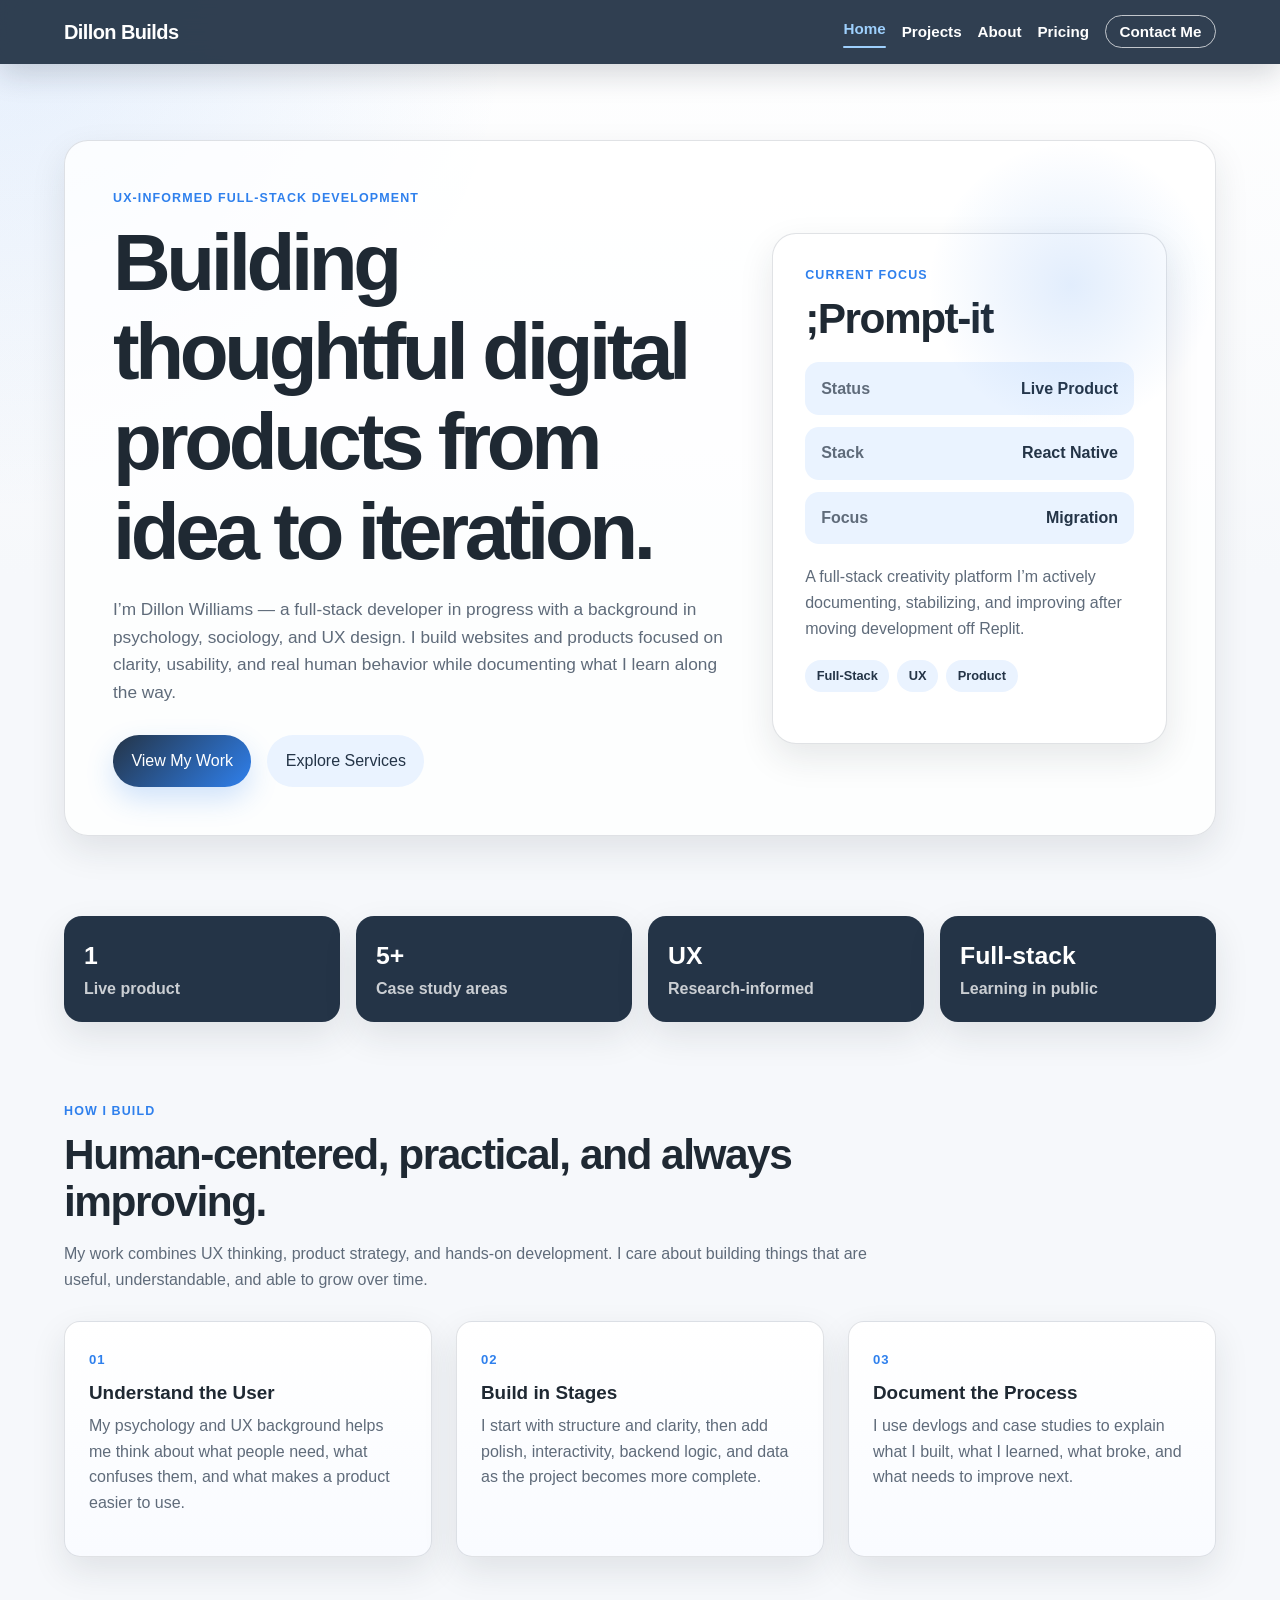
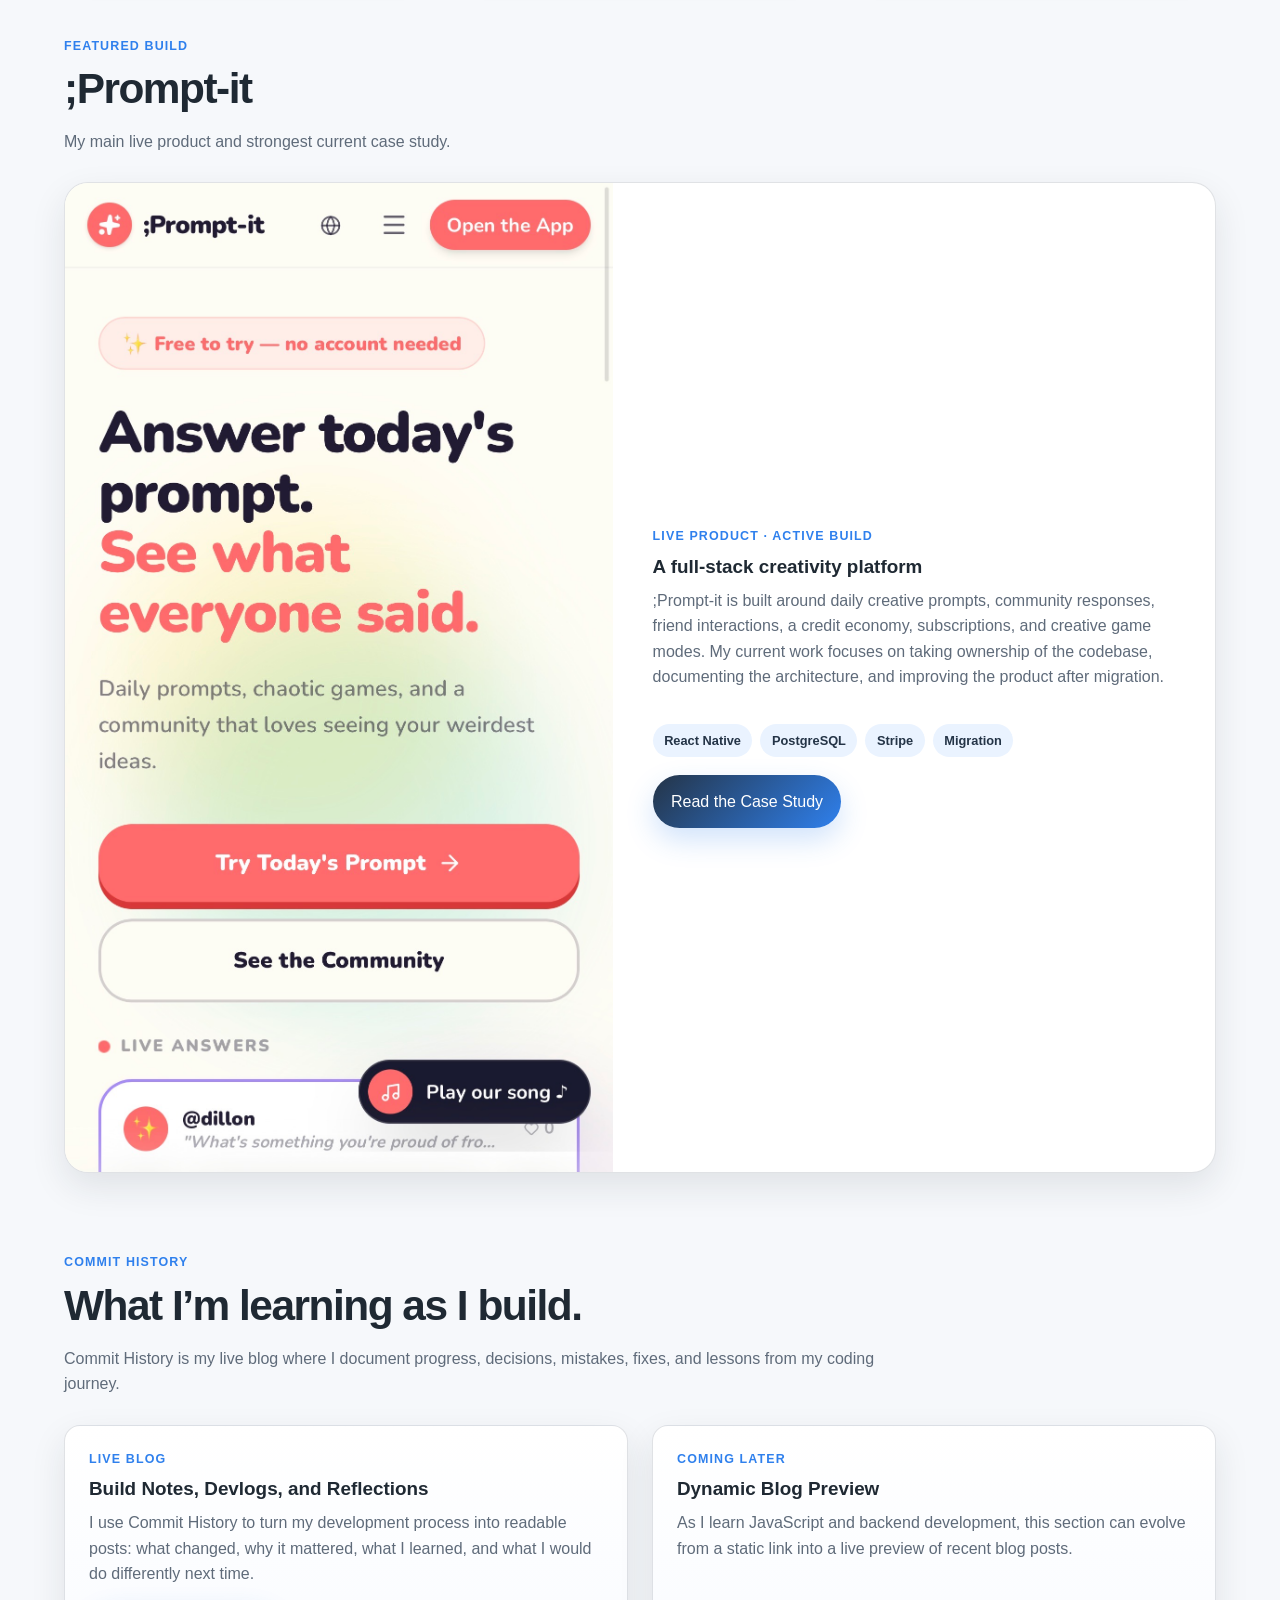
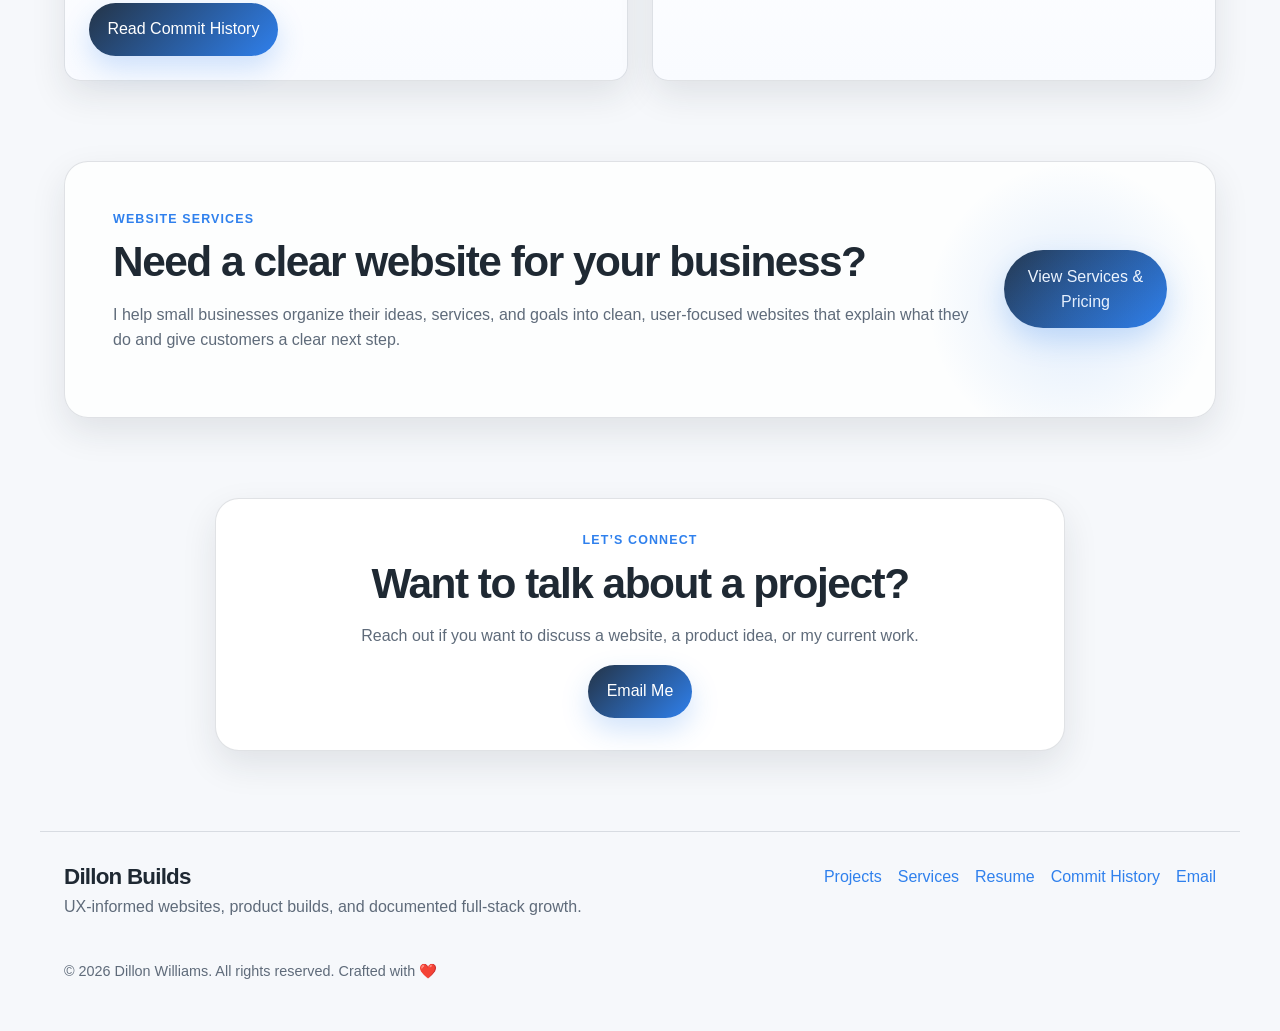
==== commit f5194f82: "Enhance portfolio polish and Prompt-it case study" ====
--- a/index.html
+++ b/index.html
@@ -2,277 +2,127 @@
 <html lang="en">
 <head>
     <meta charset="UTF-8">
-
-    <!-- Makes the page scale correctly on mobile screens -->
     <meta name="viewport" content="width=device-width, initial-scale=1.0">
-
-    <title>Dillon Williams | Full-Stack Developer in Progress</title>
-
-    <!-- Connects this page to your main stylesheet -->
-   <link href="static/style.css" rel="stylesheet">
+    <meta name="description" content="Dillon Builds is the portfolio of Dillon Williams, a UX-informed full-stack developer in progress building clear websites, product case studies, and documented software projects.">
+    <title>Dillon Builds | UX-Informed Web & Product Development</title>
+    <link href="static/style.css" rel="stylesheet">
 </head>
-
 <body>
-
-    <!-- Main navigation -->
-    <nav class="nav">
-    <h1 class="nav-title">
-        <a href="index.html">Dillon Builds</a>
-    </h1>
-    <button class="mobile-menu-toggle" aria-label="Open navigation menu" aria-expanded="false">
-        ☰
-    </button>
-    <ul class="nav-links">
-        <li><a href="index.html">Home</a></li>
-
+<nav class="nav">
+    <h1 class="nav-title"><a href="index.html">Dillon Builds</a></h1>
+    <button class="mobile-menu-toggle" aria-label="Open navigation menu" aria-expanded="false" aria-controls="site-navigation">☰</button>
+    <ul class="nav-links" id="site-navigation">
+        <li><a href="index.html" class="active-page" aria-current="page">Home</a></li>
         <li><a href="projects.html">Projects</a></li>
-
         <li class="nav-dropdown">
             <a href="about.html">About</a>
-
             <ul class="dropdown-menu">
                 <li><a href="about.html">About Me</a></li>
                 <li><a href="about.html#learning-journey">Learning Journey</a></li>
-                <li>
-                    <a href="assets/resume.pdf" target="_blank" rel="noopener noreferrer">
-                        Resume PDF
-                    </a>
-                </li>
-                
+                <li><a href="assets/resume.pdf" target="_blank" rel="noopener noreferrer">Resume PDF</a></li>
             </ul>
         </li>
-
-        <li>
-            <a href="pricing.html"
-            >
-                Pricing
-            </a>
-        </li>
-        <li>
-            <a class="nav-contact"
-                href="mailto:hello@dillonbuilds.dev"
-                target="_blank"
-                rel="noopener noreferrer"
-            >
-            Contact Me
-            </a>
-        </li>
+        <li><a href="pricing.html">Pricing</a></li>
+        <li><a class="nav-contact" href="mailto:hello@dillonbuilds.dev">Contact Me</a></li>
     </ul>
 </nav>
+<main class="home-page">
+    <section class="home-hero hero-panel">
+        <div class="home-hero-content">
+            <p class="eyebrow">UX-Informed Full-Stack Development</p>
+            <h1>Building thoughtful digital products from idea to iteration.</h1>
+            <p class="home-hero-intro">I’m Dillon Williams — a full-stack developer in progress with a background in psychology, sociology, and UX design. I build websites and products focused on clarity, usability, and real human behavior while documenting what I learn along the way.</p>
+            <div class="home-hero-actions">
+                <a href="projects.html" class="button-primary">View My Work</a>
+                <a href="pricing.html" class="button-secondary">Explore Services</a>
+            </div>
+        </div>
+        <aside class="home-hero-card product-preview-card" aria-label="Current project focus">
+            <p class="project-status">Current Focus</p>
+            <h2>;Prompt-it</h2>
+            <div class="mini-dashboard">
+                <div><span>Status</span><strong>Live Product</strong></div>
+                <div><span>Stack</span><strong>React Native</strong></div>
+                <div><span>Focus</span><strong>Migration</strong></div>
+            </div>
+            <p>A full-stack creativity platform I’m actively documenting, stabilizing, and improving after moving development off Replit.</p>
+            <div class="project-tags"><span>Full-Stack</span><span>UX</span><span>Product</span></div>
+        </aside>
+    </section>
 
-    <main class="home-page">
+    <section class="credibility-strip" aria-label="Portfolio highlights">
+        <div><strong>1</strong><span>Live product</span></div>
+        <div><strong>5+</strong><span>Case study areas</span></div>
+        <div><strong>UX</strong><span>Research-informed</span></div>
+        <div><strong>Full-stack</strong><span>Learning in public</span></div>
+    </section>
 
-        <!-- Hero section -->
-        <section class="home-hero">
-            <div class="home-hero-content">
-                <p class="eyebrow">UX-Informed Full-Stack Development</p>
+    <section class="home-values">
+        <div class="section-header">
+            <p class="eyebrow">How I Build</p>
+            <h2>Human-centered, practical, and always improving.</h2>
+            <p>My work combines UX thinking, product strategy, and hands-on development. I care about building things that are useful, understandable, and able to grow over time.</p>
+        </div>
+        <div class="home-value-grid">
+            <article class="home-value-card"><span class="value-number">01</span><h3>Understand the User</h3><p>My psychology and UX background helps me think about what people need, what confuses them, and what makes a product easier to use.</p></article>
+            <article class="home-value-card"><span class="value-number">02</span><h3>Build in Stages</h3><p>I start with structure and clarity, then add polish, interactivity, backend logic, and data as the project becomes more complete.</p></article>
+            <article class="home-value-card"><span class="value-number">03</span><h3>Document the Process</h3><p>I use devlogs and case studies to explain what I built, what I learned, what broke, and what needs to improve next.</p></article>
+        </div>
+    </section>
 
-                <h1>Building thoughtful digital products from idea to iteration.</h1>
+    <section class="home-featured-work">
+        <div class="section-header">
+            <p class="eyebrow">Featured Build</p>
+            <h2>;Prompt-it</h2>
+            <p>My main live product and strongest current case study.</p>
+        </div>
+        <article class="home-featured-card">
+            <div class="home-featured-image"><img src="assets/images/prompt-it/marketing-site.jpg" alt=";Prompt-it marketing page preview" loading="lazy"></div>
+            <div class="home-featured-content">
+                <p class="project-status">Live Product · Active Build</p>
+                <h3>A full-stack creativity platform</h3>
+                <p>;Prompt-it is built around daily creative prompts, community responses, friend interactions, a credit economy, subscriptions, and creative game modes. My current work focuses on taking ownership of the codebase, documenting the architecture, and improving the product after migration.</p>
+                <div class="project-tags"><span>React Native</span><span>PostgreSQL</span><span>Stripe</span><span>Migration</span></div>
+                <a href="projects/prompt-it.html" class="button-primary">Read the Case Study</a>
+            </div>
+        </article>
+    </section>
 
-                <p class="home-hero-intro">
-                    I’m Dillon Williams — a full-stack developer in progress with a background
-                    in psychology, sociology, and UX design. I build products that focus on
-                    clarity, usability, and real human behavior while documenting what I learn
-                    along the way.
-                </p>
+    <section class="commit-history-preview">
+        <div class="section-header">
+            <p class="eyebrow">Commit History</p>
+            <h2>What I’m learning as I build.</h2>
+            <p>Commit History is my live blog where I document progress, decisions, mistakes, fixes, and lessons from my coding journey.</p>
+        </div>
+        <div class="commit-card-grid">
+            <article class="commit-card"><p class="project-status">Live Blog</p><h3>Build Notes, Devlogs, and Reflections</h3><p>I use Commit History to turn my development process into readable posts: what changed, why it mattered, what I learned, and what I would do differently next time.</p><a href="https://commithistory.blogspot.com" target="_blank" rel="noopener noreferrer" class="button-primary">Read Commit History</a></article>
+            <article class="commit-card commit-card-muted"><p class="project-status">Coming Later</p><h3>Dynamic Blog Preview</h3><p>As I learn JavaScript and backend development, this section can evolve from a static link into a live preview of recent blog posts.</p></article>
+        </div>
+    </section>
 
-                <div class="home-hero-actions">
-                    <a href="projects.html" class="project-card-link">
-                        View My Work
-                    </a>
+    <section class="home-services-cta accent-panel">
+        <div><p class="eyebrow">Website Services</p><h2>Need a clear website for your business?</h2><p>I help small businesses organize their ideas, services, and goals into clean, user-focused websites that explain what they do and give customers a clear next step.</p></div>
+        <a href="pricing.html" class="button-primary">View Services & Pricing</a>
+    </section>
 
-                    <a href="pricing.html" class="secondary-link">
-                        Explore Services
-                    </a>
-                </div>
-            </div>
-
-            <aside class="home-hero-card">
-                <p class="project-status">Current Focus</p>
-                <h2>;Prompt-it</h2>
-                <p>
-                    A live full-stack creativity platform that I am actively updating,
-                    documenting, and improving after moving development off Replit.
-                </p>
-
-                <div class="project-tags">
-                    <span>Live Product</span>
-                    <span>Full-Stack</span>
-                    <span>UX</span>
-                </div>
-            </aside>
-        </section>
-
-        <!-- Brand / value section -->
-        <section class="home-values">
-            <div class="section-header">
-                <p class="eyebrow">How I Build</p>
-                <h2>Human-centered, practical, and always improving.</h2>
-                <p>
-                    My work combines UX thinking, product strategy, and hands-on development.
-                    I care about building things that are useful, understandable, and able to
-                    grow over time.
-                </p>
-            </div>
-
-            <div class="home-value-grid">
-
-                <article class="home-value-card">
-                    <span class="value-number">01</span>
-                    <h3>Understand the User</h3>
-                    <p>
-                        My psychology and UX background helps me think about what people need,
-                        what confuses them, and what makes a product easier to use.
-                    </p>
-                </article>
-
-                <article class="home-value-card">
-                    <span class="value-number">02</span>
-                    <h3>Build in Stages</h3>
-                    <p>
-                        I start with structure and clarity, then add polish, interactivity,
-                        backend logic, and data as the project becomes more complete.
-                    </p>
-                </article>
-
-                <article class="home-value-card">
-                    <span class="value-number">03</span>
-                    <h3>Document the Process</h3>
-                    <p>
-                        I use devlogs and case studies to explain what I built, what I learned,
-                        what broke, and what needs to improve next.
-                    </p>
-                </article>
-
-            </div>
-        </section>
-
-        <!-- Featured project preview -->
-        <section class="home-featured-work">
-            <div class="section-header">
-                <p class="eyebrow">Featured Build</p>
-                <h2>;Prompt-it</h2>
-                <p>
-                    My main live product and strongest current case study.
-                </p>
-            </div>
-
-            <article class="home-featured-card">
-                <div class="home-featured-image">
-                    <img 
-                        src="assets/images/prompt-it/marketing-site.jpg" 
-                        alt=";Prompt-it marketing page preview showing the product introduction"
-                    >
-                </div>
-
-                <div class="home-featured-content">
-                    <p class="project-status">Live Product · Active Build</p>
-
-                    <h3>A full-stack creativity platform</h3>
-
-                    <p>
-                        ;Prompt-it is built around daily creative prompts, community responses,
-                        friend interactions, a credit economy, subscriptions, and creative game
-                        modes. My current work focuses on taking ownership of the codebase,
-                        documenting the architecture, and improving the product after migration.
-                    </p>
-
-                    <div class="project-tags">
-                        <span>React Native</span>
-                        <span>PostgreSQL</span>
-                        <span>Stripe</span>
-                        <span>Migration</span>
-                    </div>
-
-                    <a href="projects/prompt-it.html" class="project-card-link">
-                        Read the Case Study
-                    </a>
-                </div>
-            </article>
-        </section>
-
-        <!-- Commit History blog section -->
-        <section class="commit-history-preview">
-            <div class="section-header">
-                <p class="eyebrow">Commit History</p>
-                <h2>What I’m learning as I build.</h2>
-                <p>
-                    Commit History is my live blog where I document progress, decisions,
-                    mistakes, fixes, and lessons from my coding journey.
-                </p>
-            </div>
-
-            <div class="commit-card-grid">
-
-                <article class="commit-card">
-                    <p class="project-status">Live Blog</p>
-                    <h3>Build Notes, Devlogs, and Reflections</h3>
-                    <p>
-                        I use Commit History to turn my development process into readable posts:
-                        what changed, why it mattered, what I learned, and what I would do
-                        differently next time.
-                    </p>
-
-                    <a 
-                        href="https://commithistory.blogspot.com" 
-                        target="_blank" 
-                        rel="noopener noreferrer"
-                        class="project-card-link"
-                    >
-                        Read Commit History
-                    </a>
-                </article>
-
-                <article class="commit-card commit-card-muted">
-                    <p class="project-status">Coming Later</p>
-                    <h3>Dynamic Blog Preview</h3>
-                    <p>
-                        As I learn JavaScript and backend development, this section can evolve
-                        from a static link into a live preview of recent blog posts.
-                    </p>
-                </article>
-
-            </div>
-        </section>
-
-        <!-- Services CTA -->
-        <section class="home-services-cta">
-            <div>
-                <p class="eyebrow">Website Services</p>
-                <h2>Need a clear website for your business?</h2>
-                <p>
-                    I help small businesses organize their ideas, services, and goals into clean,
-                    user-focused websites that explain what they do and give customers a clear
-                    next step.
-                </p>
-            </div>
-
-            <a href="pricing.html" class="project-card-link">
-                View Services & Pricing
-            </a>
-        </section>
-
-        <!-- Contact CTA -->
-        <section class="home-contact">
-            <p class="eyebrow">Let's Connect</p>
-            <h2>Want to talk about a project?</h2>
-            <p>
-                Reach out if you want to discuss a website, a product idea, or my current work.
-            </p>
-
-            <a 
-                class="project-card-link"
-                href="mailto:hello@dillonbuilds.dev"
-                target="_blank">
-                Email Me
-            </a>
-        </section>
-
-    </main>
-
-    <footer>
-        <p>&copy; 2026 Dillon Williams. All rights reserved. Crafted with ❤️</p>
-    </footer>
+    <section class="home-contact">
+        <p class="eyebrow">Let’s Connect</p><h2>Want to talk about a project?</h2><p>Reach out if you want to discuss a website, a product idea, or my current work.</p><a class="button-primary" href="mailto:hello@dillonbuilds.dev">Email Me</a>
+    </section>
+</main>
+<footer class="site-footer">
+    <div>
+        <h2>Dillon Builds</h2>
+        <p>UX-informed websites, product builds, and documented full-stack growth.</p>
+    </div>
+    <ul class="footer-links">
+        <li><a href="projects.html">Projects</a></li>
+        <li><a href="pricing.html">Services</a></li>
+        <li><a href="assets/resume.pdf" target="_blank" rel="noopener noreferrer">Resume</a></li>
+        <li><a href="https://commithistory.blogspot.com" target="_blank" rel="noopener noreferrer">Commit History</a></li>
+        <li><a href="mailto:hello@dillonbuilds.dev">Email</a></li>
+    </ul>
+    <p class="footer-credit">&copy; 2026 Dillon Williams. All rights reserved. Crafted with ❤️</p>
+</footer>
 <script src="static/script.js"></script>
 </body>
-</html>+</html>
--- a/static/style.css
+++ b/static/style.css
@@ -1,2957 +1,326 @@
-* {
-    margin: 0;
-    padding: 0;
-    box-sizing: border-box;
-}
-
-.wrapper {
-    max-width: 900px;
-    margin: 0 auto;
-    padding: 20px;
-}
-
-h1 {
-    font-size: 2.5rem;
-    color: #222;
-    margin-bottom: 20px;
-    font-weight: 800;
-}
-
-h2 {
-    font-size: 1.8rem;
-    color: #444;
-    margin-top: 40px;
-    margin-bottom: 15px;
-    border-bottom: 1px solid black;
-    padding-bottom: 5px;
-}
-
-h3 {
-    font-size: 1.3rem;
-    color: #333;
-    margin-bottom: 10px;
-}
-
+:root {
+    --color-bg: #f6f8fb;
+    --color-surface: #ffffff;
+    --color-primary: #243447;
+    --color-primary-dark: #172433;
+    --color-accent: #2f80ed;
+    --color-accent-soft: #eaf3ff;
+    --color-text: #1f2933;
+    --color-muted: #5f6b7a;
+    --color-border: rgba(36, 52, 71, 0.14);
+    --shadow-soft: 0 14px 35px rgba(31, 41, 51, 0.10);
+    --shadow-strong: 0 22px 55px rgba(31, 41, 51, 0.16);
+    --radius-lg: 24px;
+    --radius-md: 16px;
+    --radius-sm: 10px;
+}
+
+* { box-sizing: border-box; margin: 0; padding: 0; }
+html { scroll-behavior: smooth; }
 body {
-    font-family: 'Segoe UI', Tahoma, Geneva, Verdana, sans-serif;
-    margin: 0;
-    padding: 40px 20px;
+    min-height: 100vh;
+    font-family: "Segoe UI", Tahoma, Geneva, Verdana, sans-serif;
     line-height: 1.6;
-    color: #333;
-    background-color: #f8f9fa;
-}
-
-footer {
-    max-width: 1200px;
-    margin: 2rem auto 0 auto;
-    padding: 1.5rem;
-    color: #555;
-}
-
-p {
-    line-height: 1.6;
-    margin-bottom: 15px;
-    color: #555;
-}
-
-a {
-    color: #007bff;
-    text-decoration: none;
-    transition: all 0.3s ease;
-}
-
-a:hover {
-    color: #0056b3;
-    text-decoration: underline;
-}
-nav {
-    position: fixed;
-    top: 0;
-    left: 0;
-    margin-bottom: 10px;
-    width: 100%;
-    padding-top: 1rem;
-    padding-bottom: 1rem;
-    padding-left: 5%;
-    padding-right: 5%;
-    z-index: 1000;
-    justify-content: space-between;
+    color: var(--color-text);
+    background:
+        radial-gradient(circle at top left, rgba(47, 128, 237, 0.12), transparent 32rem),
+        linear-gradient(180deg, #ffffff 0%, var(--color-bg) 36rem);
+    overflow-x: hidden;
+}
+img { max-width: 100%; }
+a { color: var(--color-accent); text-decoration: none; transition: 0.25s ease; }
+a:hover { color: var(--color-primary); }
+p { color: var(--color-muted); margin-bottom: 1rem; }
+h1, h2, h3 { color: var(--color-text); line-height: 1.12; }
+h1 { font-size: clamp(2.35rem, 7vw, 5rem); letter-spacing: -0.055em; margin-bottom: 1.25rem; }
+h2 { font-size: clamp(1.7rem, 4vw, 2.65rem); letter-spacing: -0.035em; margin-bottom: 1rem; }
+h3 { font-size: 1.18rem; margin-bottom: 0.65rem; }
+section { margin-bottom: 5rem; }
+
+.nav {
+    position: fixed; top: 0; left: 0; width: 100%; z-index: 1000;
+    display: flex; align-items: center; justify-content: space-between; gap: 1.5rem;
+    padding: 1rem 5%; background: rgba(36, 52, 71, 0.94); backdrop-filter: blur(16px);
+    box-shadow: 0 10px 30px rgba(23, 36, 51, 0.18);
+}
+.nav-title { font-size: 1.25rem; margin: 0; letter-spacing: -0.03em; }
+.nav-title a { color: #fff; font-weight: 900; }
+.nav-links { display: flex; align-items: center; gap: 1rem; list-style: none; }
+.nav-links a { color: #fff; font-weight: 700; font-size: 0.95rem; }
+.nav-links a:hover, .nav-links a.active-page { color: #9ed0fd; }
+.nav-links a.active-page::after { content: ""; display: block; height: 2px; margin-top: 0.25rem; background: #9ed0fd; border-radius: 999px; }
+.nav-contact { padding: 0.45rem 0.85rem; border: 1px solid rgba(255,255,255,0.7); border-radius: 999px; }
+.nav-contact:hover { background: #fff; color: var(--color-primary) !important; }
+.mobile-menu-toggle { display: none; }
+.nav-dropdown { position: relative; }
+.dropdown-menu {
+    position: absolute; top: calc(100% + 0.85rem); left: 50%; min-width: 210px;
+    padding: 0.5rem; list-style: none; background: #fff; border: 1px solid var(--color-border); border-radius: 14px;
+    box-shadow: var(--shadow-soft); opacity: 0; visibility: hidden; transform: translate(-50%, 8px); transition: 0.25s ease;
+}
+.dropdown-menu a { display: block; color: var(--color-primary); padding: 0.75rem 0.9rem; border-radius: 10px; }
+.dropdown-menu a:hover { background: var(--color-accent-soft); color: var(--color-accent); }
+.nav-dropdown:hover .dropdown-menu, .nav-dropdown:focus-within .dropdown-menu { opacity: 1; visibility: visible; transform: translate(-50%, 0); }
+
+.home-page, .about-page, .projects-page, .pricing-page, .case-study-page, .thank-you-page {
+    max-width: 1200px; margin: 8.75rem auto 4rem; padding: 0 1.5rem;
+}
+.hero-panel, .accent-panel {
+    border: 1px solid var(--color-border); border-radius: var(--radius-lg); background: rgba(255,255,255,0.78);
+    box-shadow: var(--shadow-soft); padding: clamp(1.5rem, 4vw, 3rem); position: relative; overflow: hidden;
+}
+.hero-panel::before, .accent-panel::before {
+    content: ""; position: absolute; inset: 0 0 auto auto; width: 18rem; height: 18rem;
+    background: radial-gradient(circle, rgba(47,128,237,0.14), transparent 70%); pointer-events: none;
+}
+.section-header { max-width: 820px; margin-bottom: 1.75rem; }
+.eyebrow, .project-status, .package-label { color: var(--color-accent); font-size: 0.78rem; font-weight: 900; letter-spacing: 0.09em; text-transform: uppercase; margin-bottom: 0.55rem; }
+.button-primary, .button-secondary, .project-card-link, .quote-submit-btn {
+    display: inline-flex; align-items: center; justify-content: center; width: fit-content; gap: 0.45rem;
+    padding: 0.85rem 1.15rem; border-radius: 999px; font-weight: 850; border: 0; cursor: pointer; font: inherit; text-align: center;
+}
+.button-primary, .project-card-link, .quote-submit-btn { color: #fff; background: linear-gradient(135deg, var(--color-primary), var(--color-accent)); box-shadow: 0 12px 28px rgba(47, 128, 237, 0.22); }
+.button-secondary { color: var(--color-primary); background: var(--color-accent-soft); }
+.button-primary:hover, .button-secondary:hover, .project-card-link:hover, .quote-submit-btn:hover { transform: translateY(-2px); color: #fff; text-decoration: none; }
+.button-secondary:hover { background: var(--color-primary); }
+
+.home-hero { display: grid; grid-template-columns: 1.35fr 0.85fr; gap: 2rem; align-items: center; }
+.home-hero-intro, .projects-hero p, .pricing-hero p, .case-study-intro { font-size: 1.08rem; max-width: 820px; }
+.home-hero-actions { display: flex; gap: 1rem; flex-wrap: wrap; margin-top: 1.75rem; }
+.home-hero-card, .payment-card, .home-contact, .case-study-closing { background: var(--color-surface); border: 1px solid var(--color-border); border-radius: var(--radius-lg); box-shadow: var(--shadow-soft); padding: 2rem; }
+.mini-dashboard { display: grid; gap: 0.75rem; margin: 1.25rem 0; }
+.mini-dashboard div { display: flex; justify-content: space-between; gap: 1rem; padding: 0.85rem 1rem; background: var(--color-accent-soft); border-radius: 14px; }
+.mini-dashboard span { color: var(--color-muted); font-weight: 700; }
+.mini-dashboard strong { color: var(--color-primary); }
+.credibility-strip { display: grid; grid-template-columns: repeat(4, 1fr); gap: 1rem; }
+.credibility-strip div { background: var(--color-primary); color: #fff; border-radius: 18px; padding: 1.25rem; box-shadow: var(--shadow-soft); }
+.credibility-strip strong { display: block; font-size: 1.55rem; }
+.credibility-strip span { color: rgba(255,255,255,0.76); font-weight: 700; }
+
+.home-value-grid, .value-grid, .project-overview-grid, .case-study-card-grid, .lesson-grid, .priority-list, .tech-stack-grid, .project-card-grid { display: grid; grid-template-columns: repeat(3, 1fr); gap: 1.5rem; }
+.process-grid, .add-ons-grid, .service-process-grid, .prompt-it-gallery { display: grid; grid-template-columns: repeat(4, 1fr); gap: 1.5rem; }
+.decision-grid, .coming-next-grid, .payment-split, .commit-card-grid { display: grid; grid-template-columns: repeat(2, 1fr); gap: 1.5rem; }
+.home-value-card, .process-card, .project-card, .coming-card, .pricing-card, .value-card, .add-on-card, .service-step, .overview-card, .case-study-card, .lesson-card, .decision-card, .tech-card, .priority-card, .commit-card, .timeline-item, .feature-row, .prompt-it-screen-card {
+    background: linear-gradient(180deg, #fff 0%, #f9fbff 100%); border: 1px solid var(--color-border); border-radius: var(--radius-md); box-shadow: var(--shadow-soft); padding: 1.5rem; transition: transform 0.25s ease, box-shadow 0.25s ease;
+}
+.home-value-card:hover, .process-card:hover, .project-card:hover, .pricing-card:hover, .case-study-card:hover, .lesson-card:hover, .decision-card:hover, .tech-card:hover { transform: translateY(-4px); box-shadow: var(--shadow-strong); }
+.value-number, .process-number, .service-step span, .case-timeline-item span, .timeline-date { color: var(--color-accent); font-weight: 900; font-size: 0.82rem; letter-spacing: 0.08em; text-transform: uppercase; display: inline-block; margin-bottom: 0.75rem; }
+.project-tags { display: flex; flex-wrap: wrap; gap: 0.5rem; margin: 1.15rem 0; }
+.project-tags span, .case-study-tags span { padding: 0.38rem 0.72rem; background: var(--color-accent-soft); color: var(--color-primary); border-radius: 999px; font-size: 0.8rem; font-weight: 800; }
+.home-featured-card, .featured-project-card { display: grid; grid-template-columns: 1fr 1.1fr; overflow: hidden; background: #fff; border: 1px solid var(--color-border); border-radius: var(--radius-lg); box-shadow: var(--shadow-soft); }
+.home-featured-content, .featured-project-content { padding: clamp(1.5rem, 4vw, 2.5rem); display: flex; flex-direction: column; justify-content: center; }
+.home-featured-image img, .featured-project-image img { width: 100%; height: 100%; min-height: 360px; object-fit: cover; display: block; }
+.home-services-cta { display: flex; justify-content: space-between; align-items: center; gap: 2rem; }
+.home-contact { max-width: 850px; margin-left: auto; margin-right: auto; text-align: center; }
+
+.about-me { margin-bottom: 4rem; }
+.tech-stack-columns { display: grid; grid-template-columns: repeat(3, 1fr); gap: 1.5rem; }
+.tech-stack-columns article { background: var(--color-primary); color: #fff; padding: 1.5rem; border-radius: var(--radius-md); box-shadow: var(--shadow-soft); }
+.tech-stack-columns h3 { color: #fff; }
+.tech-stack-columns p { color: rgba(255,255,255,0.78); margin-bottom: 0; }
+.timeline, .case-timeline { position: relative; display: flex; flex-direction: column; gap: 1.5rem; padding-left: 2rem; }
+.timeline::before, .case-timeline::before { content: ""; position: absolute; left: 0.45rem; top: 0; bottom: 0; width: 3px; background: var(--color-primary); border-radius: 999px; }
+.timeline-item::before, .case-timeline-item::before { content: ""; position: absolute; left: -2.05rem; top: 1.45rem; width: 14px; height: 14px; background: var(--color-accent); border: 3px solid var(--color-bg); border-radius: 50%; }
+.timeline-item, .case-timeline-item { position: relative; }
+.photo-gallery { display: grid; grid-template-columns: repeat(auto-fit, minmax(220px, 1fr)); gap: 2rem; justify-items: center; }
+.photo-card { max-width: 270px; background: #fff; padding: 0.8rem 0.8rem 2rem; border-radius: 8px; box-shadow: var(--shadow-strong); transform: rotate(-1.5deg); }
+.photo-card:nth-child(even) { transform: rotate(1.5deg); }
+.photo { width: 100%; aspect-ratio: 1 / 1; object-fit: cover; display: block; border-radius: 4px; }
+.photo-description { text-align: center; color: var(--color-text); margin: 1.25rem 0 0.25rem; }
+.photo-date { display: block; color: var(--color-muted); font-size: 0.82rem; text-align: center; }
+
+.project-search, .form-group input, .form-group select, .form-group textarea { width: 100%; padding: 0.9rem 1rem; border: 1px solid var(--color-border); border-radius: 12px; background: #fff; font: inherit; color: var(--color-text); }
+.project-search { max-width: 520px; margin-bottom: 1rem; }
+.search-label { position: absolute; width: 1px; height: 1px; overflow: hidden; clip-path: inset(50%); }
+.search-empty { padding: 1rem; background: #fff; border: 1px dashed var(--color-border); border-radius: var(--radius-md); }
+
+.featured-pricing-card { border: 2px solid var(--color-accent); transform: translateY(-8px); }
+.package-list { margin: 0 0 1.5rem 0; padding-left: 1.25rem; color: var(--color-muted); }
+.package-list li { margin-bottom: 0.5rem; }
+.pricing-card { display: flex; flex-direction: column; }
+.pricing-card .button-primary { margin-top: auto; }
+.hidden-field { display: none; }
+.form-grid { display: grid; grid-template-columns: repeat(2, 1fr); gap: 1.25rem; }
+.form-group { display: flex; flex-direction: column; gap: 0.5rem; margin-bottom: 1.25rem; }
+.form-group label, .checkbox-group legend { font-weight: 800; color: var(--color-text); }
+.form-group textarea { resize: vertical; }
+.form-group input:focus, .form-group select:focus, .form-group textarea:focus, .project-search:focus { outline: 3px solid rgba(47,128,237,0.24); border-color: var(--color-accent); }
+.checkbox-group { display: flex; flex-direction: column; gap: 0.75rem; padding: 1.25rem; margin-bottom: 1.25rem; border: 1px solid var(--color-border); border-radius: var(--radius-md); }
+.checkbox-group label { color: var(--color-muted); }
+
+.case-study-tags { display: flex; flex-wrap: wrap; gap: 0.5rem; margin-top: 1.5rem; }
+.back-link { display: inline-block; margin-bottom: 2rem; font-weight: 900; }
+.case-study-image { width: 100%; max-height: 720px; object-fit: contain; background: #fff; border: 1px solid var(--color-border); border-radius: var(--radius-lg); box-shadow: var(--shadow-soft); display: block; }
+.case-study-section { max-width: 1000px; margin-left: auto; margin-right: auto; }
+.highlight-section { border-left: 6px solid var(--color-accent); }
+.feature-list { display: flex; flex-direction: column; gap: 1rem; }
+.feature-row { display: grid; grid-template-columns: auto 1fr; gap: 1rem; align-items: start; }
+.feature-number { display: inline-flex; align-items: center; justify-content: center; width: 42px; height: 42px; background: var(--color-primary); color: #fff; border-radius: 50%; font-weight: 900; }
+.tech-card { border-top: 5px solid var(--color-primary); }
+.high-priority { border-top: 5px solid #c0392b; }
+.medium-priority { border-top: 5px solid #d68910; }
+.low-priority { border-top: 5px solid var(--color-primary); }
+.prompt-it-screen-card { overflow: hidden; padding: 0; }
+.prompt-it-screen-card img { width: 100%; height: 420px; object-fit: contain; object-position: top; background: #fff; display: block; }
+.screen-card-content { padding: 1.25rem; }
+.case-study-closing { text-align: center; }
+
+/* ================================
+   PROMPT-IT LIVE PREVIEW
+================================ */
+
+.prompt-it-live-preview {
+    max-width: 1100px;
+}
+
+.desktop-prompt-preview {
+    display: grid;
+    grid-template-columns: 420px 1fr;
+    gap: 2rem;
     align-items: center;
-    display: flex;
-    background-color: #2c3e50;
-}
-
-.nav-title {
-    color:#ffffff;
-    font-size: 1.5rem;
-    font-weight: bold;
-    padding-top: 1rem;
-}
-
-.nav-title a {
-    color: #ffffff;
-    text-decoration: none;
-}
-
-.nav-title a:hover {
-    color: #9ed0fd;
-}
-.nav-links {
-    display: flex;
-    list-style: none;   
-    gap: 20px;
-    margin: 0;
-    padding: 0;
-}
-.nav-links a {
-    text-decoration: none;
-    color: #ffffff;
-}
-.nav-links a:hover {
-    color:#9ed0fd;
-    text-decoration: underline;
-}
-
-.nav-dropdown {
+
+    padding: 2rem;
+    background: linear-gradient(135deg, #ffffff, #f3f7ff);
+    border: 1px solid rgba(36, 52, 71, 0.12);
+    border-radius: 28px;
+    box-shadow: var(--shadow-soft);
+}
+
+.phone-frame {
+    width: 390px;
+    height: 720px;
+    padding: 1rem;
+
     position: relative;
-}
-
-.nav-dropdown > a {
-    display: inline-block;
-    text-decoration: #333;
-}
-
-.dropdown-menu {
+    overflow: hidden;
+
+    background: #111827;
+    border-radius: 42px;
+    box-shadow: 0 24px 60px rgba(0, 0, 0, 0.25);
+}
+
+.phone-frame::before {
+    content: "";
     position: absolute;
-    top: 100%;
+    top: 0.7rem;
     left: 50%;
-    min-width: 190px;
-    background-color: #ffffff;
-    border-radius: 8px;
-    padding: 0.5rem 0;
-    list-style: none;
-    box-shadow: 0 8px 20px rgba(0, 0, 0, 0.12);
-
-    opacity: 0;
-    visibility: hidden;
-    transform: translate(-50%, 8px);
-    transition: opacity 0.25s ease, transform 0.25s ease, visibility 0.25s ease;
-    z-index: 1001;
-}
-
-.dropdown-menu a {
-    display: block;
-    padding: 0.75rem 1rem;
-    color: #2c3e50;
-    text-decoration: none;
-    white-space: nowrap;
-}
-
-.dropdown-menu a:hover {
-    background-color: #f1f3f5;
-    color: #007bff;
-    text-decoration: none;
-}
-
-.nav-dropdown:hover .dropdown-menu,
-.nav-dropdown:focus-within .dropdown-menu {
-    opacity: 1;
-    visibility: visible;
-    transform: translate(-50%, 0);
-}
-
-.content-wrapper {
-    max-width: 1200px;
-    margin: 0 auto;
-    padding: 40px 20px;
-}
-
-.welcome-section {
-    padding: 20px;
-    margin-top: 20px;
-    margin-bottom: 20px;
-}
-
-.project-snapshot {
-    display: grid !important;
-    grid-template-columns: repeat(3, 1fr) !important;
-    gap: 2rem;
-    width: 100%;
-    max-width: 1200px;
-    margin: 0 auto;
-}
-
-.project-container {
-    display: flex;
-    flex-direction: column;
-    padding: 0;
-    height: fit-content;
-    width: auto;
-    max-width: 1fr;
-    border: 1px solid black;
-    box-sizing: border-box;
-}
-
-.image-container {
-    width: 100%;
-    height: 250px;
-    overflow: hidden;
-    display: block;
-}
-
-#project-image {
+    transform: translateX(-50%);
+
+    width: 110px;
+    height: 24px;
+
+    background: #111827;
+    border-radius: 0 0 16px 16px;
+    z-index: 2;
+}
+
+.phone-frame iframe {
     width: 100%;
     height: 100%;
-    object-fit: cover;
-    transition: transform 0.5s ease;
-}
-
-.image-container:hover #project-image {
-    transform: scale(1.1);
-}
-
-.project-content {
-    padding: 1.5rem;
-    text-align: center;
-    display: flex;
-    flex-direction: column;
-    gap: 0.5rem;
-}
-
-.project-content p {
-    text-align: left;
-    margin: 0.5rem 0;
-    line-height: 1.5;
-}
-
-.blog-card-container {
-    display: grid !important;
-    grid-template-columns: repeat(3, 1fr) !important;
-    gap: 2rem;
-    width: 100%;
-    max-width: 1200px;
-    margin: 0 auto;
-}
-
-.blog-card {
-    display: flex;
-    flex-direction: column;
-    padding: 1.5rem;
-    height: fit-content;
-    width: auto;
-    max-width: 1fr;
-    border: 1px solid black;
-    box-sizing: border-box;
-    text-align: center;
-}
-
-.blog-card p {
-    text-align: left;
-    margin: 0.5rem 0;
-    line-height: 1.5;
-}
-
-.email-btn {
-    display: inline-block;
-    padding: 10px 20px;
-    background-color: grey;
-    color: #fff;
-    text-decoration: none;
-    border-radius: 5px;
-    transition: background-color 0.3s ease;
-}
-
-.email-btn:hover {
-    background-color: lightgray;
-}
-
-footer {
-    margin-top: 25px;
-    justify-content: space-between;
-}
-
-.about-me {
-    width: 100%;
-    max-width: 900px;
-    margin: 6rem auto 4rem auto;
-    padding: 0 1.5rem;
-    opacity: 0;
-    animation: fadeIn 0.8s ease forwards;
-}
-
-@keyframes fadeIn {
-    to { opacity: 1;}
-}
-
-.languages {
-    width: 100vw;
-    margin: 3rem 0;
-    margin-left: calc(50% - 50vw);
-    padding: 1.25rem 2rem;
-    background-color: #2c3e50;
-}
-
-.languages h2 {
-    margin: 0 0 1rem;
-    padding: 0;
-    border-bottom: none;
-    color: #ffffff;
-    text-align: center;
-    font-size: 1.5rem;
-}
-
-.languages-banner {
-    max-width: 1000px;
-    margin: 0 auto;
-
-    display: flex;
-    justify-content: center;
-    align-items: stretch;
-    gap: 2rem;
-}
-
-.language-column {
-    flex: 1;
-    max-width: 420px;
-    padding: 1rem;
-    background-color: rgba(255, 255, 255, 0.12);
-    border-radius: 12px;
-}
-
-.language-column h3 {
-    margin: 0 0 0.75rem;
-    color: #ffffff;
-    text-align: center;
-    font-size: 1rem;
-}
-
-.current,
-.in-progress {
-    display: flex;
-    justify-content: center;
-    gap: 1.25rem;
-    list-style: none;
-    margin: 0;
-    padding: 0;
-}
-
-.current li,
-.in-progress li {
-    display: flex;
-    flex-direction: column;
-    align-items: center;
-    gap: 0.35rem;
-}
-
-.current h2,
-.in-progress h2 {
-    margin: 0;
-    padding: 0;
-    border-bottom: none;
-    color: #ffffff;
-    font-size: 0.95rem;
-}
-
-.languages li img {
-    width: 48px;
-    height: 48px;
-}
-
-@media (max-width: 700px) {
-    .languages-banner {
-        flex-direction: column;
-        gap: 1rem;
-    }
-
-    .language-column {
-        max-width: 100%;
-    }
-
-    .current,
-    .in-progress {
-        gap: 1rem;
-    }
-}
-
-.learning-journey {
-    max-width: 900px;
-    margin: 4rem auto;
-    padding: 0 1.5rem;
-}
-
-.learning-journey h2 {
-    font-size: 2rem;
-    margin-bottom: 2rem;
-    font-weight: 700;
-    color: #222;
-}
-
-.timeline {
-    position: relative;
-    display: flex;
-    flex-direction: column;
-    gap: 2rem;
-    padding-left: 2rem;
-}
-
-.timeline::before {
-    content: "";
-    position: absolute;
-    left: 0.45rem;
-    top: 0;
-    bottom: 0;
-    width: 3px;
-    background: #2c3e50;
-    border-radius: 999px;
-}
-
-.timeline-item {
-    position: relative;
+
+    border: none;
+    border-radius: 30px;
     background: #ffffff;
-    padding: 1.25rem 1.5rem;
-    border-radius: 12px;
-    border: 1px solid #ddd;
-    box-shadow: 0 8px 20px rgba(0, 0, 0, 0.08);
-}
-
-.timeline-item::before {
-    content: "";
-    position: absolute;
-    left: -2.05rem;
-    top: 1.4rem;
-    width: 14px;
-    height: 14px;
-    background: #2c3e50;
-    border: 3px solid #f8f9fa;
-    border-radius: 50%;
-}
-
-.timeline-date {
-    display: inline-block;
-    margin-bottom: 0.5rem;
-    font-size: 0.8rem;
-    font-weight: 700;
-    letter-spacing: 0.08em;
-    text-transform: uppercase;
-    color: #007bff;
-}
-
-.timeline-item h4 {
-    margin-bottom: 0.5rem;
-    font-size: 1.2rem;
-    color: #222;
-}
-
-.timeline-item p {
-    margin: 0;
-    color: #555;
-}
-
-.photo-gallery {
-    display: grid;
-    grid-template-columns: repeat(auto-fit, minmax(220 px, 1fr));
-    gap: 2rem;
-    padding: 2rem 0;
-}
-
-.photo-card {
-    background:#ffffff;
-    padding: 0.75rem 0.75rem 2rem;
-    box-shadow: 0 8px 20px rgba(0, 0, 0, 0.18);
-    border-radius: 4px;
-    max-width: 260px;
-    margin: 0 auto;
-    transform: rotate(-2deg);
-}
-
-.photo-card:nth-child(even) {
-    transform: rotate(2deg);
-}
-
-.photo {
-    width: 100%;
-    aspect-ratio: 1/1;
-    object-fit: cover;
-    display: block;
-}
-
-.photo-description {
-    margin-top: 1.5rem;
-    font-size: 0.95rem;
-    text-align: center;
-    color: #222;
-}
-
-.photo-date {
-    display: block;
-    margin-top: 0.35rem;
-    font-size: 0.8rem;
-    text-align: center;
-    color: #666;
-}
-
-/* ================================
-   PROJECTS PAGE
-================================ */
-
-/* 
-   Main wrapper for the whole Projects page.
-   The top margin gives space for the fixed nav.
-*/
-.projects-page {
-    max-width: 1200px;
-    margin: 7rem auto 4rem auto;
-    padding: 0 1.5rem;
-}
-
-/* 
-   Intro section at the top.
-   Keeping it narrower makes the opening text easier to read.
-*/
-.projects-hero {
-    max-width: 850px;
-    margin-bottom: 4rem;
-}
-
-.projects-hero h1 {
-    margin-bottom: 1rem;
-}
-
-.projects-hero p {
-    font-size: 1.05rem;
-}
-
-/* 
-   Small uppercase labels like:
-   Project Work, My Process, Featured Project.
-   These help sections feel intentional and easier to scan.
-*/
-.eyebrow {
-    margin-bottom: 0.5rem;
-    color: #007bff;
-    font-size: 0.8rem;
-    font-weight: 800;
-    letter-spacing: 0.08em;
-    text-transform: uppercase;
-}
-
-/* 
-   Reusable section header.
-   This keeps each major section consistent.
-*/
-.section-header {
-    max-width: 800px;
-    margin-bottom: 1.5rem;
-}
-
-.section-header h2 {
-    margin-top: 0;
-}
-
-/* ================================
-   PROCESS SUMMARY
-================================ */
-
-.process-summary {
-    margin-bottom: 4rem;
-}
-
-/* 
-   Four-column layout for the build process.
-   Later media queries make this responsive.
-*/
-.process-grid {
-    display: grid;
-    grid-template-columns: repeat(4, 1fr);
-    gap: 1.5rem;
-}
-
-/* 
-   Individual process cards.
-   These explain how you think and build, not just what you made.
-*/
-.process-card {
-    background-color: #ffffff;
-    padding: 1.5rem;
-    border: 1px solid #ddd;
-    border-radius: 14px;
-    box-shadow: 0 8px 20px rgba(0, 0, 0, 0.08);
-}
-
-/* 
-   The numbered step marker.
-   This gives the process a clear sequence.
-*/
-.process-number {
-    display: inline-block;
-    margin-bottom: 0.75rem;
-    color: #007bff;
-    font-weight: 800;
-}
-
-.process-card h3 {
-    margin-bottom: 0.75rem;
-}
-
-.process-card p {
-    margin-bottom: 0;
-}
-
-/* ================================
-   FEATURED PROJECT
-================================ */
-
-.featured-project {
-    margin-bottom: 4rem;
-}
-
-/* 
-   Large featured card.
-   Since ;Prompt-it is the main live product, it deserves more visual weight.
-*/
-.featured-project-card {
-    display: grid;
-    grid-template-columns: 1fr 1.1fr;
-    gap: 0;
-    background-color: #ffffff;
-    border: 1px solid #ddd;
-    border-radius: 18px;
-    overflow: hidden;
-    box-shadow: 0 10px 28px rgba(0, 0, 0, 0.1);
-}
-
-/* 
-   Image side of the featured card.
-   Placeholder image can later become a real screenshot.
-*/
-.featured-project-image {
-    min-height: 100%;
-    background-color: #f1f3f5;
-}
-
-.featured-project-image img {
-    width: 100%;
-    height: 100%;
-    min-height: 360px;
-    object-fit: cover;
-    display: block;
-}
-
-/* 
-   Text side of the featured card.
-*/
-.featured-project-content {
-    padding: 2rem;
-    display: flex;
-    flex-direction: column;
-    justify-content: center;
-}
-
-/* 
-   Project status label.
-   This quickly tells visitors whether the project is live, active, pending, etc.
-*/
-.project-status {
-    margin-bottom: 0.5rem;
-    color: #007bff;
-    font-size: 0.8rem;
-    font-weight: 800;
-    letter-spacing: 0.06em;
-    text-transform: uppercase;
-}
-
-/* 
-   Tag container.
-   Tags help people quickly understand the skills involved.
-*/
-.project-tags {
-    display: flex;
-    flex-wrap: wrap;
-    gap: 0.5rem;
-    margin: 1.25rem 0;
-}
-
-/* 
-   Individual project tags.
-*/
-.project-tags span {
-    padding: 0.35rem 0.7rem;
-    background-color: #f1f3f5;
-    border-radius: 999px;
-    color: #333;
-    font-size: 0.8rem;
-    font-weight: 600;
-}
-
-/* 
-   Main project link.
-   Styled to feel like a button without being too heavy.
-*/
-.project-card-link {
-    display: inline-block;
-    width: fit-content;
-    margin-top: 0.5rem;
-    padding: 0.75rem 1rem;
-    background-color: #2c3e50;
-    color: #ffffff;
-    border-radius: 8px;
-    font-weight: 700;
-    text-decoration: none;
-}
-
-.project-card-link:hover {
-    background-color: #1f2f3d;
-    color: #ffffff;
-    text-decoration: none;
-}
-
-/* ================================
-   PROJECT LIBRARY / SEARCH
-================================ */
-
-.project-library {
-    margin-bottom: 4rem;
-}
-
-/* 
-   Label is visually hidden but still available to screen readers.
-   This keeps the search accessible.
-*/
-.search-label {
-    position: absolute;
-    width: 1px;
-    height: 1px;
-    overflow: hidden;
-    clip-path: inset(50%);
-}
-
-/* 
-   Search input.
-   This can be made functional later with JavaScript.
-*/
-.project-search {
-    width: 100%;
-    max-width: 460px;
-    padding: 0.85rem 1rem;
-    margin-bottom: 2rem;
-    border: 1px solid #ccc;
-    border-radius: 10px;
-    font: inherit;
-}
-
-.project-search:focus {
-    outline: 3px solid rgba(0, 123, 255, 0.25);
-    border-color: #007bff;
-}
-
-/* 
-   Grid for normal project cards.
-   Right now it only has ;Prompt-it, but it is ready to grow later.
-*/
-.project-card-grid {
-    display: grid;
-    grid-template-columns: repeat(3, 1fr);
-    gap: 2rem;
-}
-
-/* 
-   Smaller project cards.
-*/
-.project-card {
-    background-color: #ffffff;
-    padding: 1.5rem;
-    border: 1px solid #ddd;
-    border-radius: 14px;
-    box-shadow: 0 8px 20px rgba(0, 0, 0, 0.08);
-}
-
-.project-card h3 {
-    margin-bottom: 0.75rem;
-}
-
-.project-card p {
-    margin-bottom: 0;
-}
-
-/* ================================
-   COMING NEXT
-================================ */
-
-.coming-next {
-    margin-bottom: 4rem;
-}
-
-/* 
-   Grid for future project cards.
-   These are not featured yet, but still show where your portfolio is heading.
-*/
-.coming-next-grid {
-    display: grid;
-    grid-template-columns: repeat(2, 1fr);
-    gap: 1.5rem;
-}
-
-/* 
-   Lighter cards for upcoming work.
-   These should feel secondary compared to the featured ;Prompt-it card.
-*/
-.coming-card {
-    background-color: #ffffff;
-    padding: 1.5rem;
-    border: 1px dashed #bbb;
-    border-radius: 14px;
-}
-
-.coming-card h3 {
-    margin-bottom: 0.75rem;
-}
-
-.coming-card p {
-    margin-bottom: 0;
-}
-
-/* ================================
-   RESPONSIVE PROJECTS PAGE
-================================ */
-
-/* 
-   Tablet layout.
-   Process and project grids reduce from 4/3 columns to 2 columns.
-*/
-@media (max-width: 900px) {
-    .process-grid,
-    .project-card-grid,
-    .coming-next-grid {
-        grid-template-columns: repeat(2, 1fr);
-    }
-
-    .featured-project-card {
-        grid-template-columns: 1fr;
-    }
-
-    .featured-project-image img {
-        min-height: 280px;
-    }
-}
-
-/* 
-   Mobile layout.
-   Everything stacks into one column.
-*/
-@media (max-width: 650px) {
-    .projects-page {
-        margin-top: 8rem;
-        padding: 0 1rem;
-    }
-
-    .process-grid,
-    .project-card-grid,
-    .coming-next-grid {
-        grid-template-columns: 1fr;
-    }
-
-    .featured-project-content {
-        padding: 1.5rem;
-    }
-
-    .project-search {
-        max-width: 100%;
-    }
-}
-
-/* ================================
-   PROMPT-IT CASE STUDY PAGE
-================================ */
-
-/* 
-   Main page wrapper.
-   The margin-top creates space under the fixed navigation.
-*/
-.case-study-page {
-    max-width: 1200px;
-    margin: 7rem auto 4rem auto;
-    padding: 0 1.5rem;
-}
-
-/* 
-   Back link at the top of the case study.
-   Helps users return to the main Projects page easily.
-*/
-.back-link {
-    display: inline-block;
-    margin-bottom: 2rem;
-    font-weight: 700;
-    color: #007bff;
-}
-
-/* 
-   Hero section for the case study.
-   This introduces the project and sets the tone.
-*/
-.case-study-hero {
-    max-width: 900px;
-    margin-bottom: 3rem;
-}
-
-.case-study-hero h1 {
-    margin-bottom: 1rem;
-}
-
-/* 
-   Larger intro paragraph.
-   This gives the project summary more visual weight.
-*/
-.case-study-intro {
-    font-size: 1.1rem;
-    max-width: 850px;
-}
-
-/* 
-   Tags near the top of the case study.
-   These quickly communicate the skills and technologies involved.
-*/
-.case-study-tags {
-    display: flex;
-    flex-wrap: wrap;
-    gap: 0.5rem;
-    margin-top: 1.5rem;
-}
-
-.case-study-tags span {
-    padding: 0.4rem 0.75rem;
-    background-color: #f1f3f5;
-    border-radius: 999px;
-    color: #333;
-    font-size: 0.85rem;
-    font-weight: 700;
-}
-
-/* ================================
-   CASE STUDY OVERVIEW CARDS
-================================ */
-
-/*
-   Three-card snapshot section.
-   This gives quick context before the deeper explanation.
-*/
-.project-overview-grid {
-    display: grid;
-    grid-template-columns: repeat(3, 1fr);
-    gap: 1.5rem;
-    margin-bottom: 3rem;
-}
-
-.overview-card {
-    background-color: #ffffff;
-    padding: 1.5rem;
-    border: 1px solid #ddd;
-    border-radius: 14px;
-    box-shadow: 0 8px 20px rgba(0, 0, 0, 0.08);
-}
-
-.overview-card h2 {
-    margin-top: 0;
-    font-size: 1.25rem;
-}
-
-.overview-card p {
-    margin-bottom: 0;
-}
-
-/* ================================
-   CASE STUDY IMAGE
-================================ */
-
-/*
-   Large image preview.
-   Later, replace the placeholder with a real app screenshot or mockup.
-*/
-.case-study-image-section {
-    margin-bottom: 4rem;
-}
-
-.case-study-image {
-    width: 100%;
-    max-height: 650px;
-    object-fit: cover;
-    border-radius: 18px;
-    border: 1px solid #ddd;
-    box-shadow: 0 10px 28px rgba(0, 0, 0, 0.1);
-}
-
-/* ================================
-   GENERAL CASE STUDY SECTIONS
-================================ */
-
-/*
-   Reusable content sections.
-   Keeping sections consistent makes a long case study easier to scan.
-*/
-.case-study-section {
-    max-width: 1000px;
-    margin: 0 auto 4rem auto;
-}
-
-.case-study-section h2 {
-    margin-top: 0;
-}
-
-.case-study-section p {
-    font-size: 1rem;
-}
-
-/* 
-   Highlighted section for important context like migration.
-*/
-.highlight-section {
-    background-color: #ffffff;
-    padding: 2rem;
-    border-left: 6px solid #007bff;
-    border-radius: 14px;
-    box-shadow: 0 8px 20px rgba(0, 0, 0, 0.08);
-}
-
-/* ================================
-   CARD GRIDS
-================================ */
-
-/*
-   Reusable three-card grid used for users, lessons, and similar sections.
-*/
-.case-study-card-grid,
-.lesson-grid {
-    display: grid;
-    grid-template-columns: repeat(3, 1fr);
-    gap: 1.5rem;
-}
-
-.case-study-card,
-.lesson-card {
-    background-color: #ffffff;
-    padding: 1.5rem;
-    border: 1px solid #ddd;
-    border-radius: 14px;
-}
-
-.case-study-card h3,
-.lesson-card h3 {
-    margin-bottom: 0.75rem;
-}
-
-.case-study-card p,
-.lesson-card p {
-    margin-bottom: 0;
-}
-
-/* ================================
-   FEATURE LIST
-================================ */
-
-/*
-   Vertical feature list.
-   This is easier to read than a huge paragraph of app features.
-*/
-.feature-list {
-    display: flex;
-    flex-direction: column;
-    gap: 1rem;
-}
-
-.feature-row {
-    display: grid;
-    grid-template-columns: auto 1fr;
-    gap: 1rem;
-    align-items: start;
-
-    background-color: #ffffff;
-    padding: 1.25rem;
-    border: 1px solid #ddd;
-    border-radius: 14px;
-}
-
-/*
-   Number badge for each feature.
-*/
-.feature-number {
-    display: inline-flex;
-    align-items: center;
-    justify-content: center;
-
-    width: 42px;
-    height: 42px;
-
-    background-color: #2c3e50;
-    color: #ffffff;
-    border-radius: 50%;
-
-    font-size: 0.85rem;
-    font-weight: 800;
-}
-
-.feature-row h3 {
-    margin-bottom: 0.35rem;
-}
-
-.feature-row p {
-    margin-bottom: 0;
-}
-
-/* ================================
-   CASE STUDY TIMELINE
-================================ */
-
-/*
-   Timeline for build phases.
-   Similar concept to your About page timeline, but scoped to this case study.
-*/
-.case-timeline {
-    position: relative;
-    display: flex;
-    flex-direction: column;
-    gap: 1.5rem;
-    padding-left: 2rem;
-}
-
-.case-timeline::before {
-    content: "";
-    position: absolute;
-    left: 0.45rem;
-    top: 0;
-    bottom: 0;
-    width: 3px;
-    background-color: #2c3e50;
-    border-radius: 999px;
-}
-
-.case-timeline-item {
-    position: relative;
-    background-color: #ffffff;
-    padding: 1.25rem 1.5rem;
-    border: 1px solid #ddd;
-    border-radius: 14px;
-}
-
-.case-timeline-item::before {
-    content: "";
-    position: absolute;
-    left: -2.05rem;
-    top: 1.4rem;
-    width: 14px;
-    height: 14px;
-    background-color: #2c3e50;
-    border: 3px solid #f8f9fa;
-    border-radius: 50%;
-}
-
-.case-timeline-item span {
-    display: inline-block;
-    margin-bottom: 0.5rem;
-    color: #007bff;
-    font-size: 0.8rem;
-    font-weight: 800;
-    letter-spacing: 0.08em;
-    text-transform: uppercase;
-}
-
-.case-timeline-item h3 {
-    margin-bottom: 0.5rem;
-}
-
-.case-timeline-item p {
-    margin-bottom: 0;
-}
-
-/* ================================
-   DECISION + TECH GRIDS
-================================ */
-
-/*
-   Two-column decision grid.
-   Good for short explanations of UX choices.
-*/
-.decision-grid {
-    display: grid;
-    grid-template-columns: repeat(2, 1fr);
-    gap: 1.5rem;
-}
-
-.decision-card {
-    background-color: #ffffff;
-    padding: 1.5rem;
-    border: 1px solid #ddd;
-    border-radius: 14px;
-}
-
-.decision-card h3 {
-    margin-bottom: 0.75rem;
-}
-
-.decision-card p {
-    margin-bottom: 0;
-}
-
-/*
-   Technical cards.
-   These explain architecture without dumping too much code detail.
-*/
-.tech-stack-grid {
-    display: grid;
-    grid-template-columns: repeat(3, 1fr);
-    gap: 1.5rem;
-}
-
-.tech-card {
-    background-color: #ffffff;
-    padding: 1.5rem;
-    border-top: 5px solid #2c3e50;
-    border-radius: 14px;
-    box-shadow: 0 8px 20px rgba(0, 0, 0, 0.06);
-}
-
-.tech-card h3 {
-    margin-bottom: 0.75rem;
-}
-
-.tech-card p {
-    margin-bottom: 0;
-}
-
-/* ================================
-   NEXT IMPROVEMENTS
-================================ */
-
-/*
-   Priority cards for future work.
-   This shows that the project is active and you know what needs attention next.
-*/
-.priority-list {
-    display: grid;
-    grid-template-columns: repeat(3, 1fr);
-    gap: 1.5rem;
-}
-
-.priority-card {
-    background-color: #ffffff;
-    padding: 1.5rem;
-    border-radius: 14px;
-    border: 1px solid #ddd;
-}
-
-.priority-card h3 {
-    margin-bottom: 0.75rem;
-}
-
-.priority-card p:last-child {
-    margin-bottom: 0;
-}
-
-/*
-   Subtle priority indicators.
-   These use borders instead of loud colors so the page stays clean.
-*/
-.high-priority {
-    border-top: 5px solid #c0392b;
-}
-
-.medium-priority {
-    border-top: 5px solid #d68910;
-}
-
-.low-priority {
-    border-top: 5px solid #2c3e50;
-}
-
-/* ================================
-   CLOSING SECTION
-================================ */
-
-.case-study-closing {
-    max-width: 850px;
-    margin: 5rem auto 0 auto;
-    padding: 2rem;
-    background-color: #ffffff;
-    border-radius: 18px;
-    border: 1px solid #ddd;
-    text-align: center;
-    box-shadow: 0 10px 28px rgba(0, 0, 0, 0.08);
-}
-
-.case-study-closing h2 {
-    margin-top: 0;
-}
-
-.case-study-closing p {
-    max-width: 700px;
-    margin-left: auto;
-    margin-right: auto;
-}
-
-/* ================================
-   RESPONSIVE CASE STUDY PAGE
-================================ */
-
-/*
-   Tablet layout.
-*/
-@media (max-width: 900px) {
-    .project-overview-grid,
-    .case-study-card-grid,
-    .lesson-grid,
-    .tech-stack-grid,
-    .priority-list {
-        grid-template-columns: repeat(2, 1fr);
-    }
-}
-
-/*
-   Mobile layout.
-*/
-@media (max-width: 650px) {
-    .case-study-page {
-        margin-top: 8rem;
-        padding: 0 1rem;
-    }
-
-    .project-overview-grid,
-    .case-study-card-grid,
-    .lesson-grid,
-    .decision-grid,
-    .tech-stack-grid,
-    .priority-list {
-        grid-template-columns: 1fr;
-    }
-
-    .feature-row {
-        grid-template-columns: 1fr;
-    }
-
-    .feature-number {
-        width: 38px;
-        height: 38px;
-    }
-
-    .highlight-section,
-    .case-study-closing {
-        padding: 1.5rem;
-    }
-}
-
-/* ================================
-   PRICING / SERVICES PAGE
-================================ */
-
-/*
-   Main wrapper for the pricing page.
-   The top margin gives room for the fixed nav.
-*/
-.pricing-page {
-    max-width: 1200px;
-    margin: 7rem auto 4rem auto;
-    padding: 0 1.5rem;
-}
-
-/*
-   Hero section.
-   This introduces the value behind the services before showing prices.
-*/
-.pricing-hero {
-    max-width: 900px;
-    margin-bottom: 4rem;
-}
-
-.pricing-hero h1 {
-    margin-bottom: 1rem;
-}
-
-.pricing-hero p {
-    font-size: 1.05rem;
-}
-
-/* ================================
-   VALUE SECTION
-================================ */
-
-/*
-   Explains what clients are paying for besides "a website."
-*/
-.service-value {
-    margin-bottom: 4rem;
-}
-
-.value-grid {
-    display: grid;
-    grid-template-columns: repeat(3, 1fr);
-    gap: 1.5rem;
-}
-
-.value-card {
-    background-color: #ffffff;
-    padding: 1.5rem;
-    border: 1px solid #ddd;
-    border-radius: 14px;
-    box-shadow: 0 8px 20px rgba(0, 0, 0, 0.08);
-}
-
-.value-number {
-    display: inline-block;
-    margin-bottom: 0.75rem;
-    color: #007bff;
-    font-weight: 800;
-}
-
-.value-card h3 {
-    margin-bottom: 0.75rem;
-}
-
-.value-card p {
-    margin-bottom: 0;
-}
-
-/* ================================
-   PRICING PACKAGES
-================================ */
-
-.pricing-packages {
-    margin-bottom: 4rem;
-}
-
-/*
-   Three-column package layout.
-*/
-.pricing-grid {
-    display: grid;
-    grid-template-columns: repeat(3, 1fr);
-    gap: 2rem;
-}
-
-/*
-   Individual pricing cards.
-*/
-.pricing-card {
-    display: flex;
-    flex-direction: column;
-    background-color: #ffffff;
-    padding: 1.75rem;
-    border: 1px solid #ddd;
-    border-radius: 18px;
-    box-shadow: 0 8px 20px rgba(0, 0, 0, 0.08);
-}
-
-/*
-   Highlights the Growth package as the recommended middle option.
-*/
-.featured-pricing-card {
-    border: 2px solid #007bff;
-    transform: translateY(-8px);
-}
-
-/*
-   Small label at the top of each pricing card.
-*/
-.package-label {
-    margin-bottom: 0.5rem;
-    color: #007bff;
-    font-size: 0.8rem;
-    font-weight: 800;
-    letter-spacing: 0.08em;
-    text-transform: uppercase;
-}
-
-.pricing-card h3 {
+}
+
+.preview-notes {
+    max-width: 520px;
+}
+
+.preview-notes h3 {
     font-size: 2rem;
     margin-bottom: 1rem;
-    color: #222;
-}
-
-.package-summary {
-    margin-bottom: 1.25rem;
-}
-
-/*
-   Package feature list.
-   This is one place where bullets are useful because clients scan pricing cards quickly.
-*/
-.package-list {
-    margin: 0 0 1.5rem 0;
-    padding-left: 1.25rem;
-    color: #444;
-}
-
-.package-list li {
-    margin-bottom: 0.5rem;
-}
-
-/*
-   Pushes the button toward the bottom if one card has more text than another.
-*/
-.pricing-card .project-card-link {
-    margin-top: auto;
-}
-
-/* ================================
-   ADD-ONS
-================================ */
-
-.add-ons-section {
-    margin-bottom: 4rem;
-}
-
-.add-ons-grid {
-    display: grid;
-    grid-template-columns: repeat(4, 1fr);
-    gap: 1.5rem;
-}
-
-.add-on-card {
-    background-color: #ffffff;
-    padding: 1.5rem;
-    border: 1px solid #ddd;
-    border-radius: 14px;
-}
-
-.add-on-card h3 {
-    margin-bottom: 0.75rem;
-}
-
-.add-on-card p {
-    margin-bottom: 0;
-}
-
-/* ================================
-   SERVICE PROCESS
-================================ */
-
-.service-process {
-    margin-bottom: 4rem;
-}
-
-.service-process-grid {
-    display: grid;
-    grid-template-columns: repeat(4, 1fr);
-    gap: 1.5rem;
-}
-
-/*
-   Process step cards.
-   These help clients understand how working together will feel.
-*/
-.service-step {
-    background-color: #ffffff;
-    padding: 1.5rem;
-    border: 1px solid #ddd;
-    border-radius: 14px;
-}
-
-.service-step span {
-    display: inline-block;
-    margin-bottom: 0.75rem;
-    color: #007bff;
-    font-weight: 800;
-}
-
-.service-step h3 {
-    margin-bottom: 0.75rem;
-}
-
-.service-step p {
-    margin-bottom: 0;
-}
-
-/* ================================
-   PAYMENT SECTION
-================================ */
-
-.payment-section {
-    margin-bottom: 4rem;
-}
-
-/*
-   Payment card gives the terms a clear, trustworthy presentation.
-*/
-.payment-card {
-    background-color: #ffffff;
-    padding: 2rem;
-    border-left: 6px solid #007bff;
-    border-radius: 18px;
-    box-shadow: 0 8px 20px rgba(0, 0, 0, 0.08);
-}
-
-.payment-card h2 {
-    margin-top: 0;
-}
-
-.payment-split {
-    display: grid;
-    grid-template-columns: repeat(2, 1fr);
-    gap: 1.5rem;
-    margin-top: 1.5rem;
-}
-
-.payment-split div {
-    background-color: #f8f9fa;
-    padding: 1.25rem;
-    border-radius: 12px;
-}
-
-.payment-split h3 {
-    margin-bottom: 0.5rem;
-}
-
-.payment-split p {
-    margin-bottom: 0;
-}
-
-/* ================================
-   QUOTE FORM
-================================ */
-
-.quote-section {
-    margin-bottom: 4rem;
-}
-
-/*
-   Main form container.
-*/
-.quote-form {
-    background-color: #ffffff;
-    padding: 2rem;
-    border: 1px solid #ddd;
-    border-radius: 18px;
-    box-shadow: 0 10px 28px rgba(0, 0, 0, 0.08);
-}
-
-/*
-   Two-column layout for shorter form fields.
-*/
-.form-grid {
-    display: grid;
-    grid-template-columns: repeat(2, 1fr);
-    gap: 1.25rem;
-}
-
-/*
-   Groups label + input together.
-*/
-.form-group {
-    display: flex;
-    flex-direction: column;
-    margin-bottom: 1.25rem;
-}
-
-.form-group label,
-.checkbox-group legend {
-    margin-bottom: 0.5rem;
-    color: #222;
-    font-weight: 700;
-}
-
-/*
-   Shared input styling.
-*/
-.form-group input,
-.form-group select,
-.form-group textarea {
-    width: 100%;
-    padding: 0.85rem 1rem;
-    border: 1px solid #ccc;
-    border-radius: 10px;
-    font: inherit;
-    color: #333;
-    background-color: #ffffff;
-}
-
-.form-group textarea {
-    resize: vertical;
-}
-
-/*
-   Strong visible focus state for accessibility.
-*/
-.form-group input:focus,
-.form-group select:focus,
-.form-group textarea:focus {
-    outline: 3px solid rgba(0, 123, 255, 0.25);
-    border-color: #007bff;
-}
-
-/*
-   Checkbox group for add-ons.
-*/
-.checkbox-group {
-    display: flex;
-    flex-direction: column;
-    gap: 0.75rem;
-    margin: 0 0 1.25rem 0;
-    padding: 1.25rem;
-    border: 1px solid #ddd;
-    border-radius: 14px;
-}
-
-.checkbox-group label {
-    display: flex;
-    align-items: center;
-    gap: 0.6rem;
-    color: #444;
-}
-
-.checkbox-group input {
-    width: auto;
-}
-
-/*
-   Submit button.
-*/
-.quote-submit-btn {
-    display: inline-block;
-    padding: 0.85rem 1.25rem;
-    background-color: #2c3e50;
-    color: #ffffff;
-    border: none;
-    border-radius: 8px;
-    font: inherit;
-    font-weight: 700;
-    cursor: pointer;
-    transition: background-color 0.3s ease;
-}
-
-.quote-submit-btn:hover {
-    background-color: #1f2f3d;
-}
-
-/* ================================
-   RESPONSIVE PRICING PAGE
-================================ */
-
-/*
-   Tablet layout.
-*/
-@media (max-width: 950px) {
-    .value-grid,
-    .pricing-grid,
-    .add-ons-grid,
-    .service-process-grid {
-        grid-template-columns: repeat(2, 1fr);
-    }
-
-    .featured-pricing-card {
-        transform: none;
-    }
-}
-
-/*
-   Mobile layout.
-*/
-@media (max-width: 650px) {
-    .pricing-page {
-        margin-top: 8rem;
-        padding: 0 1rem;
-    }
-
-    .value-grid,
-    .pricing-grid,
-    .add-ons-grid,
-    .service-process-grid,
-    .payment-split,
-    .form-grid {
-        grid-template-columns: 1fr;
-    }
-
-    .quote-form,
-    .payment-card {
-        padding: 1.5rem;
-    }
-}
-
-/* ================================
-   HOMEPAGE REVAMP
-================================ */
-
-/*
-   Global polish.
-   This removes the body padding that was making spacing inconsistent
-   with the newer pages.
-*/
-body {
-    padding: 0;
-    font-family: 'Segoe UI', Tahoma, Geneva, Verdana, sans-serif;
-}
-
-/*
-   Removes the old global underline from h2 headings.
-   The newer page sections use spacing, cards, and labels instead.
-*/
-h2 {
-    border-bottom: none;
-}
-
-/*
-   Main homepage wrapper.
-   The top margin creates space below the fixed nav.
-*/
-.home-page {
-    max-width: 1200px;
-    margin: 9rem auto 4rem auto;
-    padding: 0 1.5rem;
-}
-
-/* ================================
-   HOME HERO
-================================ */
-
-.home-hero {
-    display: grid;
-    grid-template-columns: 1.4fr 0.8fr;
-    gap: 2rem;
-    align-items: center;
-    margin-bottom: 5rem;
-}
-
-.home-hero-content {
-    max-width: 850px;
-}
-
-.home-hero h1 {
-    max-width: 900px;
-    margin-bottom: 1.25rem;
-    font-size: clamp(2.5rem, 6vw, 4.75rem);
-    line-height: 1.05;
-    letter-spacing: -0.05em;
-}
-
-.home-hero-intro {
-    max-width: 760px;
-    font-size: 1.1rem;
-}
-
-.home-hero-actions {
-    display: flex;
-    align-items: center;
-    flex-wrap: wrap;
-    gap: 1rem;
-    margin-top: 1.75rem;
-}
-
-.secondary-link {
-    display: inline-block;
-    font-weight: 800;
-    color: #2c3e50;
-}
-
-.secondary-link:hover {
-    color: #007bff;
-}
-
-/*
-   Right-side hero card.
-   This makes the homepage immediately connect to your live product.
-*/
-.home-hero-card {
-    background-color: #ffffff;
-    padding: 2rem;
-    border-radius: 18px;
-    border: 1px solid #ddd;
-    box-shadow: 0 14px 35px rgba(0, 0, 0, 0.1);
-}
-
-.home-hero-card h2 {
-    margin-top: 0;
-    margin-bottom: 0.75rem;
-    color: #222;
-}
-
-/* ================================
-   HOME VALUES
-================================ */
-
-.home-values {
-    margin-bottom: 5rem;
-}
-
-.home-value-grid {
-    display: grid;
-    grid-template-columns: repeat(3, 1fr);
-    gap: 1.5rem;
-}
-
-.home-value-card {
-    background-color: #ffffff;
-    padding: 1.5rem;
-    border: 1px solid #ddd;
-    border-radius: 14px;
-    box-shadow: 0 8px 20px rgba(0, 0, 0, 0.08);
-}
-
-.home-value-card h3 {
-    margin-bottom: 0.75rem;
-}
-
-.home-value-card p {
-    margin-bottom: 0;
-}
-
-/* ================================
-   HOME FEATURED WORK
-================================ */
-
-.home-featured-work {
-    margin-bottom: 5rem;
-}
-
-.home-featured-card {
-    display: grid;
-    grid-template-columns: 1fr 1.1fr;
-    background-color: #ffffff;
-    border: 1px solid #ddd;
-    border-radius: 18px;
-    overflow: hidden;
-    box-shadow: 0 10px 28px rgba(0, 0, 0, 0.1);
-}
-
-.home-featured-image {
-    background-color: #f1f3f5;
-}
-
-.home-featured-image img {
-    width: 100%;
-    height: 100%;
-    min-height: 360px;
-    object-fit: cover;
-    display: block;
-}
-
-.home-featured-content {
-    padding: 2rem;
-    display: flex;
-    flex-direction: column;
-    justify-content: center;
-}
-
-.home-featured-content h3 {
-    font-size: 1.6rem;
-    margin-bottom: 0.75rem;
-}
-
-/* ================================
-   COMMIT HISTORY PREVIEW
-================================ */
-
-.commit-history-preview {
-    margin-bottom: 5rem;
-}
-
-.commit-card-grid {
-    display: grid;
-    grid-template-columns: 1.2fr 0.8fr;
-    gap: 1.5rem;
-}
-
-.commit-card {
-    background-color: #ffffff;
-    padding: 1.75rem;
-    border: 1px solid #ddd;
-    border-radius: 18px;
-    box-shadow: 0 8px 20px rgba(0, 0, 0, 0.08);
-}
-
-.commit-card h3 {
-    margin-bottom: 0.75rem;
-}
-
-.commit-card p {
-    margin-bottom: 1rem;
-}
-
-.commit-card-muted {
-    border-style: dashed;
-    box-shadow: none;
-    background-color: #fbfbfc;
-}
-
-/* ================================
-   SERVICES CTA
-================================ */
-
-.home-services-cta {
-    display: flex;
-    justify-content: space-between;
-    align-items: center;
-    gap: 2rem;
-
-    margin-bottom: 5rem;
-    padding: 2rem;
-
-    background-color: #ffffff;
-    border-left: 6px solid #007bff;
-    border-radius: 18px;
-    box-shadow: 0 10px 28px rgba(0, 0, 0, 0.08);
-}
-
-.home-services-cta div {
-    max-width: 760px;
-}
-
-.home-services-cta h2 {
-    margin-top: 0;
-}
-
-/* ================================
-   HOME CONTACT
-================================ */
-
-.home-contact {
-    max-width: 850px;
-    margin: 0 auto;
-    padding: 2rem;
-    text-align: center;
-
-    background-color: #ffffff;
-    border: 1px solid #ddd;
-    border-radius: 18px;
-    box-shadow: 0 10px 28px rgba(0, 0, 0, 0.08);
-}
-
-.home-contact h2 {
-    margin-top: 0;
-}
-
-/* ================================
-   HOMEPAGE RESPONSIVE STYLES
-================================ */
-
+}
+
+.mobile-prompt-link {
+    display: none;
+}
+
+/* Tablet/mobile fallback */
 @media (max-width: 900px) {
-    .home-hero,
-    .home-featured-card,
-    .commit-card-grid {
-        grid-template-columns: 1fr;
-    }
-
-    .home-value-grid {
-        grid-template-columns: repeat(2, 1fr);
-    }
-
-    .home-services-cta {
-        align-items: flex-start;
-        flex-direction: column;
-    }
-
-    .home-featured-image img {
-        min-height: 280px;
-    }
-}
-
-@media (max-width: 650px) {
-    .home-page {
-        margin-top: 8rem;
-        padding: 0 1rem;
-    }
-
-    .home-value-grid {
-        grid-template-columns: 1fr;
-    }
-
-    .home-hero h1 {
-        font-size: 2.5rem;
-    }
-
-    .home-hero-card,
-    .home-featured-content,
-    .commit-card,
-    .home-services-cta,
-    .home-contact {
-        padding: 1.5rem;
-    }
-}
-
-/* ================================
-   ABOUT PAGE SPACING FIXES
-================================ */
-
-/*
-   Gives the About page enough room under the fixed navigation.
-*/
-.about-me {
-    margin: 9rem auto 4rem auto;
-}
-
-/*
-   Centers and contains the Snapshots section so it does not hug the left edge.
-*/
-.snapshots-section {
-    max-width: 1200px;
-    margin: 5rem auto 4rem auto;
-    padding: 0 1.5rem;
-}
-
-/*
-   Keeps the Snapshots header aligned with the rest of the portfolio style.
-*/
-.snapshots-section .section-header {
-    max-width: 800px;
-    margin-bottom: 2rem;
-}
-
-/*
-   Removes any leftover global heading spacing from affecting this section.
-*/
-.snapshots-section h2 {
-    margin-top: 0;
-}
-
-/*
-   Fixes the typo in the photo gallery grid.
-   There should be no space between 220 and px.
-*/
-.photo-gallery {
-    display: grid;
-    grid-template-columns: repeat(auto-fit, minmax(220px, 1fr));
-    gap: 2rem;
-    padding: 2rem 0;
-    justify-items: center;
-}
-
-.hidden-field {
-    display: none;
-}
-
-/* ================================
-   THANK YOU PAGE
-================================ */
-
-.thank-you-page {
-    max-width: 1200px;
-    margin: 9rem auto 4rem auto;
-    padding: 0 1.5rem;
-}
-
-.thank-you-card {
-    max-width: 850px;
-    margin: 0 auto;
-    padding: 3rem 2rem;
-
-    background-color: #ffffff;
-    border: 1px solid #ddd;
-    border-left: 6px solid #007bff;
-    border-radius: 18px;
-    box-shadow: 0 10px 28px rgba(0, 0, 0, 0.08);
-    text-align: center;
-}
-
-.thank-you-card h1 {
-    margin-bottom: 1rem;
-    font-size: clamp(2.5rem, 6vw, 4rem);
-    line-height: 1.05;
-}
-
-.thank-you-card p {
-    max-width: 650px;
-    margin-left: auto;
-    margin-right: auto;
-}
-
-.thank-you-actions {
-    display: flex;
-    justify-content: center;
-    align-items: center;
-    gap: 1rem;
-    flex-wrap: wrap;
-    margin-top: 2rem;
-}
-
-/* Mobile thank-you page */
-@media (max-width: 650px) {
-    .thank-you-page {
-        margin-top: 8rem;
-        padding: 0 1rem;
-    }
-
-    .thank-you-card {
-        padding: 2rem 1.5rem;
-    }
-
-    .thank-you-actions {
-        flex-direction: column;
-    }
-}
-
-/* ================================
-   MOBILE RESPONSIVE OVERRIDES
-   Paste this at the very bottom of style.css
-================================ */
-
-/* Tablet and smaller screens */
-@media (max-width: 900px) {
-
-    /* ---------- General page spacing ---------- */
-
-    .home-page,
-    .about-me,
-    .projects-page,
-    .pricing-page,
-    .case-study-page,
-    .thank-you-page {
-        margin-top: 8.5rem;
-        padding-left: 1.25rem;
-        padding-right: 1.25rem;
-    }
-
-    .section-header {
-        max-width: 100%;
-    }
-
-    h1 {
-        line-height: 1.1;
-    }
-
-    h2 {
-        line-height: 1.2;
-    }
-
-    p {
-        line-height: 1.65;
-    }
-
-
-    /* ---------- Navigation ---------- */
-
-    .nav {
-        padding: 1rem 1.25rem;
-        align-items: flex-start;
-        gap: 1rem;
-    }
-
-    .nav-title {
-        font-size: 1.2rem;
-    }
-
-    .nav-links {
-        gap: 1rem;
-        flex-wrap: wrap;
-        justify-content: flex-end;
-    }
-
-    .dropdown-menu {
-        left: 50%;
-        min-width: 180px;
-    }
-
-
-    /* ---------- Homepage ---------- */
-
-    .home-hero,
-    .home-featured-card,
-    .commit-card-grid {
-        grid-template-columns: 1fr;
-    }
-
-    .home-hero {
-        gap: 2rem;
-        margin-bottom: 4rem;
-    }
-
-    .home-hero h1 {
-        font-size: clamp(2.4rem, 8vw, 4rem);
-    }
-
-    .home-hero-card,
-    .home-featured-content,
-    .commit-card,
-    .home-services-cta,
-    .home-contact {
-        padding: 1.5rem;
-    }
-
-    .home-value-grid {
-        grid-template-columns: repeat(2, 1fr);
-    }
-
-    .home-services-cta {
-        flex-direction: column;
-        align-items: flex-start;
-    }
-
-    .home-featured-image img {
-        min-height: 280px;
-    }
-
-
-    /* ---------- About page ---------- */
-
-    .languages-banner {
-        flex-direction: column;
-        gap: 1rem;
-    }
-
-    .language-column {
-        max-width: 100%;
-    }
-
-    .current,
-    .in-progress {
-        flex-wrap: wrap;
-    }
-
-    .timeline {
-        padding-left: 1.5rem;
-    }
-
-    .timeline-item {
-        padding: 1.25rem;
-    }
-
-    .snapshots-section {
-        padding-left: 1.25rem;
-        padding-right: 1.25rem;
-    }
-
-    .photo-gallery {
-        grid-template-columns: repeat(2, 1fr);
-    }
-
-
-    /* ---------- Projects page ---------- */
-
-    .process-grid,
-    .project-card-grid,
-    .coming-next-grid {
-        grid-template-columns: repeat(2, 1fr);
-    }
-
-    .featured-project-card {
-        grid-template-columns: 1fr;
-    }
-
-    .featured-project-image img {
-        min-height: 280px;
-    }
-
-
-    /* ---------- Prompt-it case study ---------- */
-
-    .project-overview-grid,
-    .case-study-card-grid,
-    .lesson-grid,
-    .tech-stack-grid,
-    .priority-list {
-        grid-template-columns: repeat(2, 1fr);
-    }
-
-    .decision-grid {
-        grid-template-columns: 1fr;
-    }
-
-    .case-study-image {
-        max-height: 420px;
-    }
-
-
-    /* ---------- Pricing page ---------- */
-
-    .value-grid,
-    .pricing-grid,
-    .add-ons-grid,
-    .service-process-grid {
-        grid-template-columns: repeat(2, 1fr);
-    }
-
-    .featured-pricing-card {
-        transform: none;
-    }
-
-    .payment-split,
-    .form-grid {
-        grid-template-columns: 1fr;
-    }
-}
-
-
-/* Phone screens */
-@media (max-width: 650px) {
-
-    /* ---------- General ---------- */
-
-    body {
-        overflow-x: hidden;
-    }
-
-    .home-page,
-    .about-me,
-    .projects-page,
-    .pricing-page,
-    .case-study-page,
-    .thank-you-page {
-        margin-top: 9.5rem;
-        padding-left: 1rem;
-        padding-right: 1rem;
-    }
-
-    section {
-        margin-bottom: 3rem;
-    }
-
-    .section-header {
-        margin-bottom: 1.5rem;
-    }
-
-    .eyebrow {
-        font-size: 0.75rem;
-    }
-
-    h1 {
-        font-size: clamp(2.1rem, 10vw, 3rem);
-    }
-
-    h2 {
-        font-size: 1.6rem;
-    }
-
-    h3 {
-        font-size: 1.15rem;
-    }
-
-
-    /* ---------- Navigation ---------- */
-
-    .nav {
-        flex-direction: column;
-        align-items: flex-start;
-        padding: 1rem;
-    }
-
-    .nav-title {
-        margin-bottom: 0.25rem;
-    }
-
-    .nav-links {
-        width: 100%;
-        display: flex;
-        flex-wrap: wrap;
-        justify-content: flex-start;
-        gap: 0.75rem 1rem;
-    }
-
-    .nav-links a {
-        font-size: 0.95rem;
-    }
-
-    .dropdown-menu {
-        left: 0;
-        transform: translateY(8px);
-        min-width: 190px;
-    }
-
-    .nav-dropdown:hover .dropdown-menu,
-    .nav-dropdown:focus-within .dropdown-menu {
-        transform: translateY(0);
-    }
-
-
-    /* ---------- Buttons / links ---------- */
-
-    .project-card-link,
-    .quote-submit-btn {
-        width: 100%;
-        text-align: center;
-    }
-
-    .home-hero-actions,
-    .thank-you-actions {
-        flex-direction: column;
-        align-items: stretch;
-    }
-
-    .secondary-link {
-        text-align: center;
-    }
-
-
-    /* ---------- Homepage ---------- */
-
-    .home-hero {
-        margin-bottom: 3.5rem;
-    }
-
-    .home-hero h1 {
-        font-size: clamp(2.3rem, 12vw, 3.25rem);
-    }
-
-    .home-hero-intro {
-        font-size: 1rem;
-    }
-
-    .home-value-grid,
-    .commit-card-grid {
-        grid-template-columns: 1fr;
-    }
-
-    .home-hero-card,
-    .home-value-card,
-    .home-featured-content,
-    .commit-card,
-    .home-services-cta,
-    .home-contact {
-        padding: 1.35rem;
-    }
-
-    .home-featured-image img {
-        min-height: 230px;
-    }
-
-
-    /* ---------- About page ---------- */
-
-    .about-me {
-        padding-left: 1rem;
-        padding-right: 1rem;
-    }
-
-    .languages {
-        padding: 1.25rem 1rem;
-    }
-
-    .languages h2 {
-        font-size: 1.35rem;
-    }
-
-    .current,
-    .in-progress {
-        gap: 1rem;
-    }
-
-    .languages li img {
-        width: 42px;
-        height: 42px;
-    }
-
-    .timeline {
-        gap: 1.5rem;
-        padding-left: 1.25rem;
-    }
-
-    .timeline::before {
-        left: 0.35rem;
-    }
-
-    .timeline-item::before {
-        left: -1.75rem;
-    }
-
-    .photo-gallery {
-        grid-template-columns: 1fr;
-        padding-top: 1rem;
-    }
-
-
-    /* ---------- Projects page ---------- */
-
-    .process-grid,
-    .project-card-grid,
-    .coming-next-grid {
-        grid-template-columns: 1fr;
-    }
-
-    .process-card,
-    .project-card,
-    .coming-card,
-    .featured-project-content {
-        padding: 1.35rem;
-    }
-
-    .featured-project-image img {
-        min-height: 230px;
-    }
-
-    .project-search {
-        max-width: 100%;
-    }
-
-
-    /* ---------- Prompt-it case study ---------- */
-
-    .project-overview-grid,
-    .case-study-card-grid,
-    .lesson-grid,
-    .decision-grid,
-    .tech-stack-grid,
-    .priority-list {
-        grid-template-columns: 1fr;
-    }
-
-    .case-study-tags,
-    .project-tags {
-        gap: 0.45rem;
-    }
-
-    .case-study-tags span,
-    .project-tags span {
-        font-size: 0.75rem;
-    }
-
-    .feature-row {
-        grid-template-columns: 1fr;
-        padding: 1.25rem;
-    }
-
-    .feature-number {
-        width: 38px;
-        height: 38px;
-    }
-
-    .case-timeline {
-        padding-left: 1.25rem;
-    }
-
-    .case-timeline::before {
-        left: 0.35rem;
-    }
-
-    .case-timeline-item::before {
-        left: -1.75rem;
-    }
-
-    .highlight-section,
-    .case-study-closing {
-        padding: 1.5rem;
-    }
-
-    .case-study-image {
-        max-height: 300px;
-    }
-
-
-    /* ---------- Pricing page ---------- */
-
-    .value-grid,
-    .pricing-grid,
-    .add-ons-grid,
-    .service-process-grid,
-    .payment-split,
-    .form-grid {
-        grid-template-columns: 1fr;
-    }
-
-    .pricing-card,
-    .value-card,
-    .add-on-card,
-    .service-step,
-    .payment-card,
-    .quote-form {
-        padding: 1.35rem;
-    }
-
-    .pricing-card h3 {
-        font-size: 1.8rem;
-    }
-
-    .package-list {
-        padding-left: 1.1rem;
-    }
-
-    .form-group input,
-    .form-group select,
-    .form-group textarea {
-        font-size: 1rem;
-    }
-
-
-    /* ---------- Thank you page ---------- */
-
-    .thank-you-card {
-        padding: 2rem 1.35rem;
-    }
-
-
-    /* ---------- Footer ---------- */
-
-    footer {
-        padding: 1.5rem 1rem;
-        text-align: center;
-    }
-}
-
-
-/* Very small screens */
-@media (max-width: 420px) {
-
-    .nav-links {
-        gap: 0.6rem 0.85rem;
-    }
-
-    .nav-links a {
-        font-size: 0.9rem;
-    }
-
-    .home-page,
-    .about-me,
-    .projects-page,
-    .pricing-page,
-    .case-study-page,
-    .thank-you-page {
-        margin-top: 10rem;
-    }
-
-    .home-hero h1 {
-        font-size: 2.25rem;
-    }
-
-    .project-tags span,
-    .case-study-tags span {
-        font-size: 0.72rem;
-    }
-
-    .dropdown-menu {
-        min-width: 175px;
-    }
-}
-
-/* ================================
-   MOBILE-ONLY EXPANDABLE NAV
-================================ */
-
-/* Hidden on desktop */
-.mobile-menu-toggle {
-    display: none;
-}
-
-/* Desktop nav remains normal */
-@media (min-width: 651px) {
-    .nav-links {
-        display: flex;
-    }
-}
-
-/* Mobile nav behavior */
-@media (max-width: 650px) {
-    .nav {
-        display: grid;
-        grid-template-columns: 1fr auto;
-        align-items: center;
-        padding: 1rem;
-    }
-
-    .nav-title {
-        margin: 0;
-    }
-
-    .mobile-menu-toggle {
-        display: inline-flex;
-        align-items: center;
-        justify-content: center;
-
-        width: 44px;
-        height: 44px;
-
-        background-color: transparent;
-        color: #ffffff;
-        border: 1px solid rgba(255, 255, 255, 0.4);
-        border-radius: 8px;
-
-        font-size: 1.5rem;
-        line-height: 1;
-        cursor: pointer;
-    }
-
-    .nav-links {
-        grid-column: 1 / -1;
-
-        display: none;
-        flex-direction: column;
-        gap: 0;
-
-        width: 100%;
-        margin-top: 1rem;
-        padding: 0.75rem;
-
-        background-color: #ffffff;
-        border-radius: 14px;
-        box-shadow: 0 10px 28px rgba(0, 0, 0, 0.18);
-    }
-
-    .nav-links.nav-open {
-        display: flex;
-    }
-
-    .nav-links li {
-        width: 100%;
-    }
-
-    .nav-links > li > a {
-        display: flex;
-        justify-content: space-between;
-        align-items: center;
-
-        width: 100%;
-        padding: 0.9rem 1rem;
-
-        color: #2c3e50;
-        border-radius: 10px;
-
-        font-weight: 700;
-        text-decoration: none;
-    }
-
-    .nav-links > li > a:hover {
-        background-color: #f1f3f5;
-        color: #007bff;
-        text-decoration: none;
-    }
-
-    .nav-dropdown {
-        position: static;
-    }
-
-    .nav-dropdown > a::after {
-        content: "▾";
-        margin-left: auto;
-        transition: transform 0.25s ease;
-    }
-
-    .nav-dropdown.submenu-open > a::after {
-        transform: rotate(180deg);
-    }
-
-    .dropdown-menu {
-        position: static;
-
-        display: none;
-        min-width: 100%;
-        margin: 0.25rem 0 0.5rem 0;
-        padding: 0.35rem;
-
-        background-color: #f8f9fa;
-        border-radius: 10px;
-        box-shadow: none;
-
-        opacity: 1;
-        visibility: visible;
-        transform: none;
-    }
-
-    .nav-dropdown.submenu-open .dropdown-menu {
-        display: block;
-    }
-
-    .nav-dropdown:hover .dropdown-menu {
+    .desktop-prompt-preview {
         display: none;
     }
 
-    .nav-dropdown.submenu-open:hover .dropdown-menu {
+    .mobile-prompt-link {
         display: block;
+
+        padding: 1.5rem;
+        background: #ffffff;
+        border: 1px solid rgba(36, 52, 71, 0.12);
+        border-left: 6px solid var(--color-accent);
+        border-radius: 20px;
+        box-shadow: var(--shadow-soft);
     }
-
-    .nav-links .dropdown-menu a {
-        display: block;
-        padding: 0.75rem 1rem 0.75rem 1.5rem;
-
-        color: #2c3e50;
-        border-radius: 8px;
-        font-weight: 600;
-    }
-
-    .nav-links .dropdown-menu a:hover {
-        background-color: #ffffff;
-        color: #007bff;
-    }
-
-    .home-page,
-    .about-me,
-    .projects-page,
-    .pricing-page,
-    .case-study-page,
-    .thank-you-page {
-        margin-top: 6.5rem;
-    }
+}
+
+.site-footer { max-width: 1200px; margin: 5rem auto 0; padding: 2rem 1.5rem; border-top: 1px solid var(--color-border); display: grid; grid-template-columns: 1fr auto; gap: 1.5rem; align-items: start; }
+.site-footer h2 { font-size: 1.4rem; margin-bottom: 0.35rem; }
+.footer-links { list-style: none; display: flex; flex-wrap: wrap; gap: 1rem; justify-content: flex-end; }
+.footer-credit { grid-column: 1 / -1; font-size: 0.9rem; }
+
+@media (max-width: 950px) {
+    .home-hero, .home-featured-card, .featured-project-card, .commit-card-grid { grid-template-columns: 1fr; }
+    .home-value-grid, .process-grid, .value-grid, .pricing-grid, .add-ons-grid, .service-process-grid, .project-overview-grid, .case-study-card-grid, .lesson-grid, .tech-stack-grid, .priority-list, .project-card-grid, .tech-stack-columns { grid-template-columns: repeat(2, 1fr); }
+    .prompt-it-gallery { grid-template-columns: repeat(2, 1fr); }
+    .featured-pricing-card { transform: none; }
+}
+@media (max-width: 650px) {
+    .nav { display: grid; grid-template-columns: 1fr auto; padding: 1rem; }
+    .mobile-menu-toggle { display: inline-flex; align-items: center; justify-content: center; width: 44px; height: 44px; background: transparent; color: #fff; border: 1px solid rgba(255,255,255,0.45); border-radius: 10px; font-size: 1.45rem; cursor: pointer; }
+    .nav-links { grid-column: 1 / -1; display: none; flex-direction: column; align-items: stretch; gap: 0; width: 100%; margin-top: 1rem; padding: 0.75rem; background: #fff; border-radius: 16px; box-shadow: var(--shadow-soft); }
+    .nav-links.nav-open { display: flex; }
+    .nav-links li { width: 100%; }
+    .nav-links > li > a { display: flex; justify-content: space-between; width: 100%; padding: 0.85rem 1rem; color: var(--color-primary); border-radius: 10px; }
+    .nav-links > li > a:hover, .nav-links > li > a.active-page { background: var(--color-accent-soft); color: var(--color-accent); }
+    .nav-links a.active-page::after { display: none; }
+    .nav-contact { border-color: var(--color-border); }
+    .nav-dropdown { position: static; }
+    .nav-dropdown > a::after { content: "▾"; margin-left: auto; transition: transform 0.25s ease; }
+    .nav-dropdown.submenu-open > a::after { transform: rotate(180deg); }
+    .dropdown-menu { position: static; display: none; opacity: 1; visibility: visible; transform: none; min-width: 100%; margin: 0.25rem 0 0.5rem; padding: 0.35rem; box-shadow: none; background: var(--color-bg); }
+    .nav-dropdown.submenu-open .dropdown-menu { display: block; }
+    .nav-dropdown:hover .dropdown-menu { display: none; }
+    .nav-dropdown.submenu-open:hover .dropdown-menu { display: block; }
+    .home-page, .about-page, .projects-page, .pricing-page, .case-study-page, .thank-you-page { margin-top: 6.75rem; padding: 0 1rem; }
+    section { margin-bottom: 3.5rem; }
+    .hero-panel, .accent-panel, .home-hero-card, .payment-card, .home-contact, .case-study-closing { padding: 1.35rem; }
+    .home-value-grid, .process-grid, .value-grid, .pricing-grid, .add-ons-grid, .service-process-grid, .project-overview-grid, .case-study-card-grid, .lesson-grid, .tech-stack-grid, .priority-list, .project-card-grid, .tech-stack-columns, .decision-grid, .coming-next-grid, .payment-split, .form-grid, .prompt-it-gallery, .credibility-strip { grid-template-columns: 1fr; }
+    .home-services-cta, .home-hero-actions { flex-direction: column; align-items: stretch; }
+    .button-primary, .button-secondary, .project-card-link, .quote-submit-btn { width: 100%; }
+    .home-featured-image img, .featured-project-image img { min-height: 230px; }
+    .feature-row { grid-template-columns: 1fr; }
+    .prompt-it-screen-card img, .case-study-image { height: auto; max-height: 520px; }
+    .timeline, .case-timeline { padding-left: 1.25rem; }
+    .timeline::before, .case-timeline::before { left: 0.35rem; }
+    .timeline-item::before, .case-timeline-item::before { left: -1.75rem; }
+    .site-footer { grid-template-columns: 1fr; text-align: center; }
+    .footer-links { justify-content: center; }
 }
 
 /* ================================
-   PROMPT-IT SCREEN GALLERY
+   MIGRATION HIGHLIGHT FIX
 ================================ */
 
-.prompt-it-gallery {
-    display: grid;
-    grid-template-columns: repeat(4, 1fr);
-    gap: 1.5rem;
-}
-
-.prompt-it-screen-card {
+.case-study-page .highlight-section {
+    max-width: 1000px;
+    margin: 0 auto 5rem auto;
+    padding: clamp(1.75rem, 4vw, 3rem);
+
+    background: rgba(255, 255, 255, 0.82);
+    border: 1px solid var(--color-border);
+    border-left: 6px solid var(--color-accent);
+    border-radius: var(--radius-lg);
+
+    box-shadow: var(--shadow-soft);
     overflow: hidden;
-    background-color: #ffffff;
-    border: 1px solid #ddd;
-    border-radius: 18px;
-    box-shadow: 0 10px 28px rgba(0, 0, 0, 0.08);
-}
-
-.prompt-it-screen-card img {
-    width: 100%;
-    height: 420px;
-    object-fit: cover;
-    object-position: top;
-    display: block;
-    background-color: #f4f4f4;
-}
-
-.screen-card-content {
-    padding: 1.25rem;
-}
-
-.screen-card-content h3 {
-    margin-bottom: 0.5rem;
-}
-
-.screen-card-content p {
-    font-size: 0.95rem;
-}
-
-@media (max-width: 900px) {
-    .prompt-it-gallery {
-        grid-template-columns: repeat(2, 1fr);
-    }
-
-    .prompt-it-screen-card img {
-        height: 380px;
-    }
-}
-
-@media (max-width: 650px) {
-    .prompt-it-gallery {
-        grid-template-columns: 1fr;
-    }
-
-    .prompt-it-screen-card img {
-        height: 460px;
-    }
-}
-
-/* ================================
-   PROMPT-IT PAGE IMAGE FIX
-================================ */
-
-.prompt-it-screen-card img,
-.case-study-page img.case-study-image {
-    width: 100%;
-    height: auto;
-    max-height: 720px;
-    object-fit: contain;
-    object-position: center;
-    display: block;
-    background-color: #f8f9fa;
-}
-
-@media (max-width: 650px) {
-    .prompt-it-screen-card img,
-    .case-study-page img.case-study-image {
-        height: 520px;
-        object-fit: contain;
-    }
-}
-
-.nav-contact {
-    padding: 0.45rem 0.85rem;
-    border: 1px solid #ffffff;
-    border-radius: 999px; 
-}
-
-.nav-contact:hover {
-    background-color: #ffffff;
-    color: #2c3e50;
-    text-decoration: none;
+}
+
+.case-study-page .highlight-section h2 {
+    margin-top: 0;
+    margin-bottom: 1rem;
+}
+
+.case-study-page .highlight-section p:last-child {
+    margin-bottom: 0;
 }
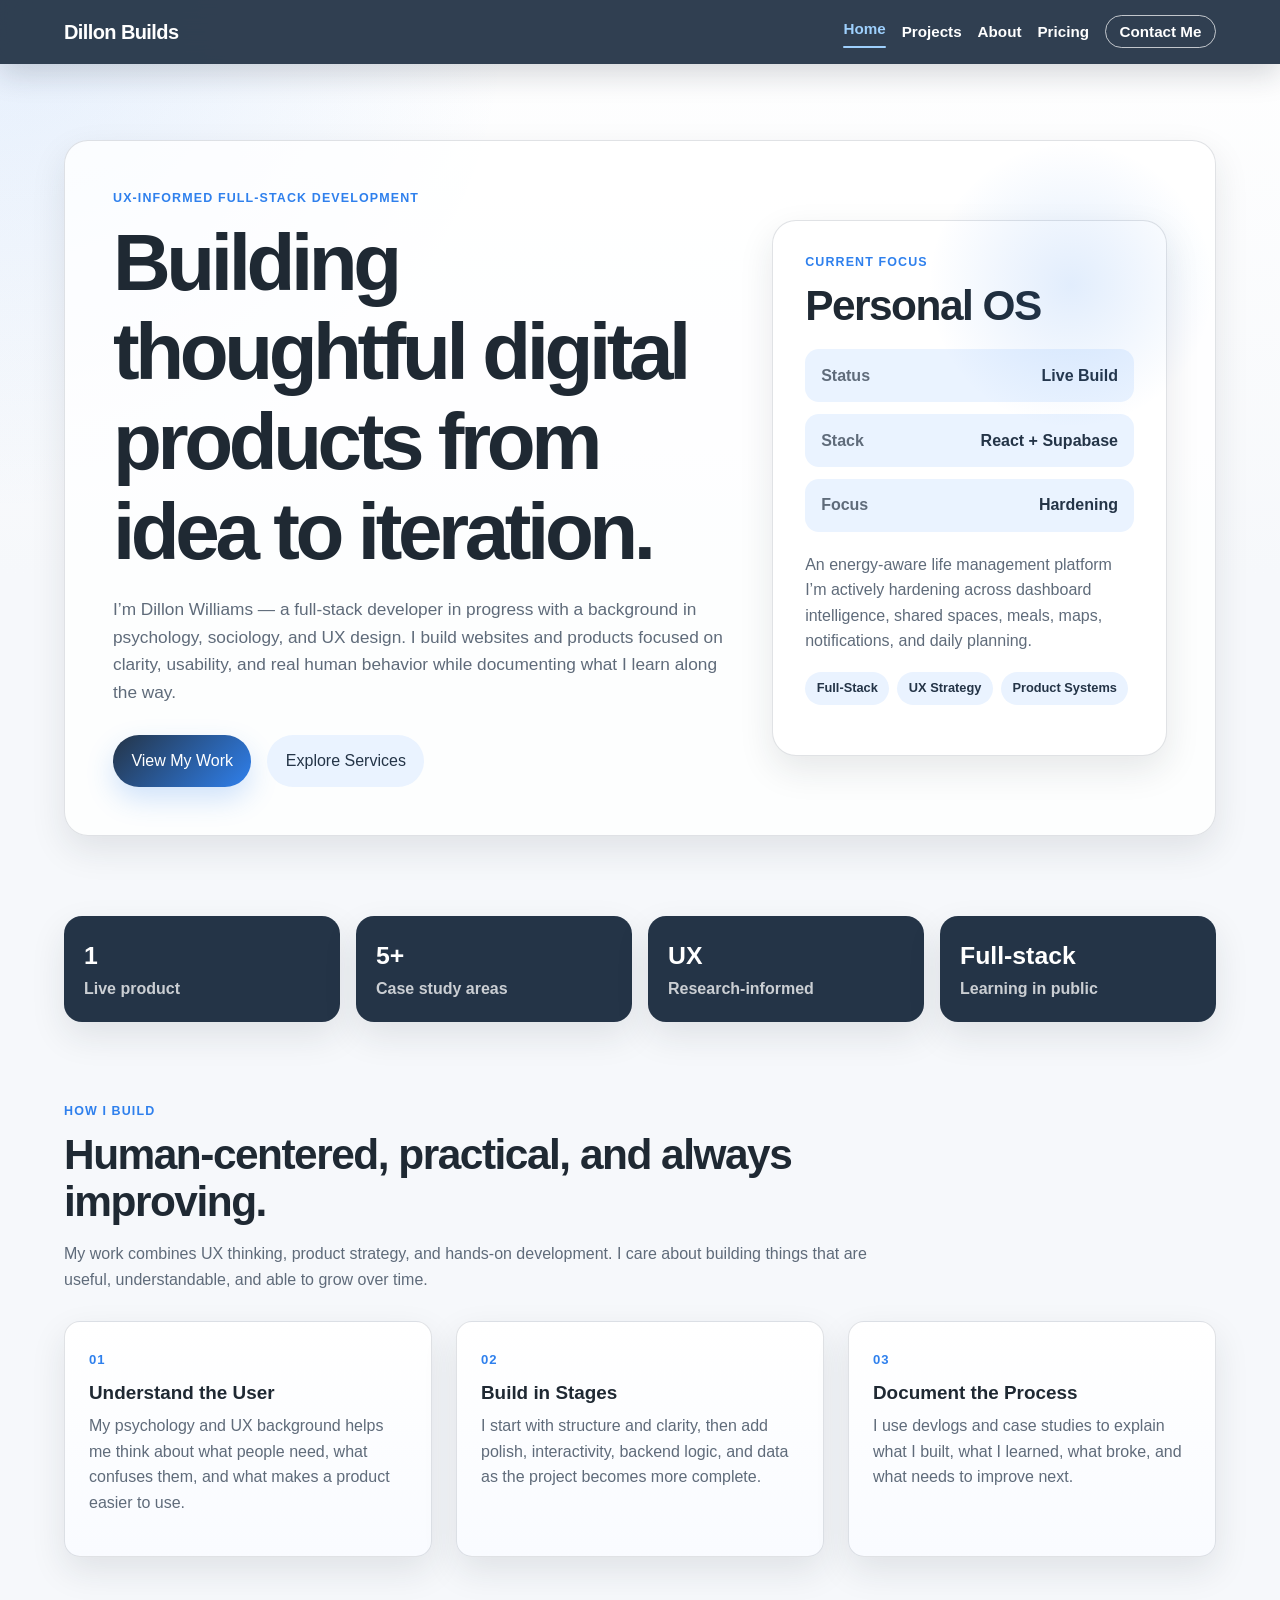
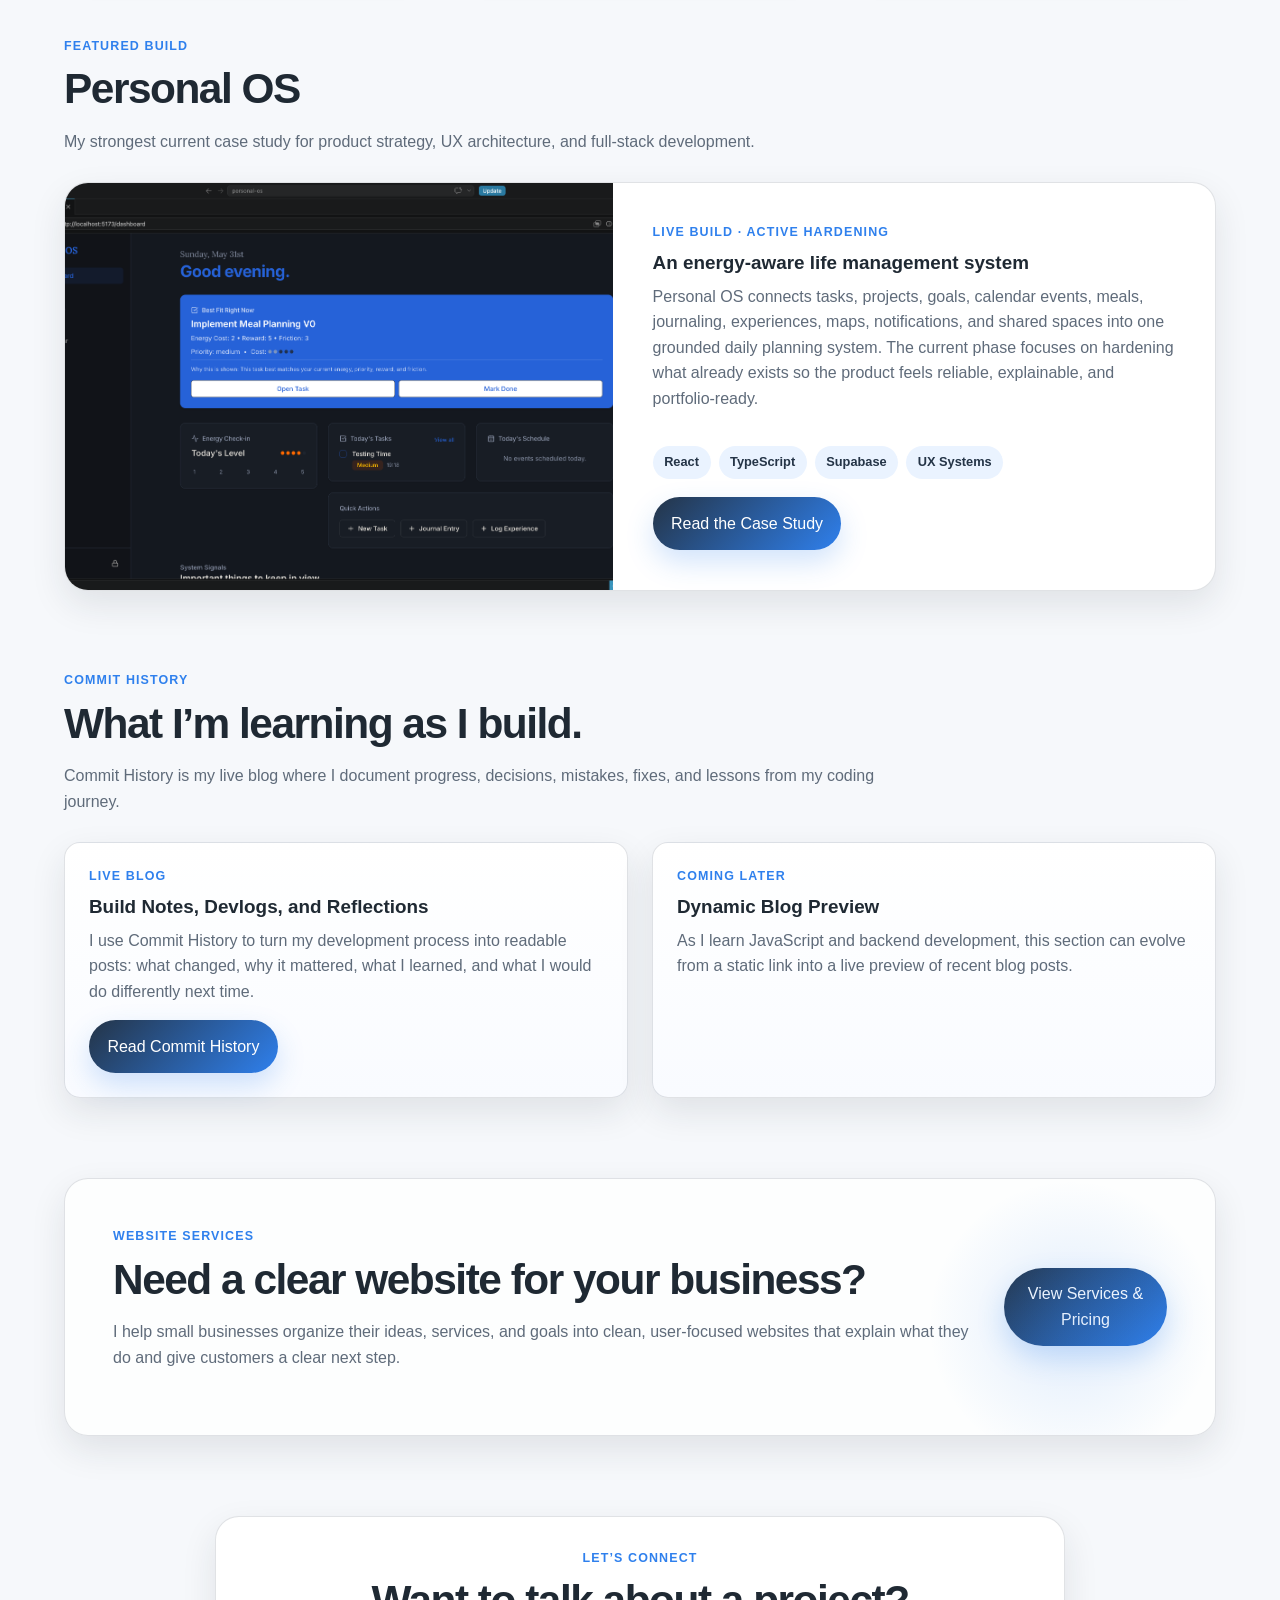
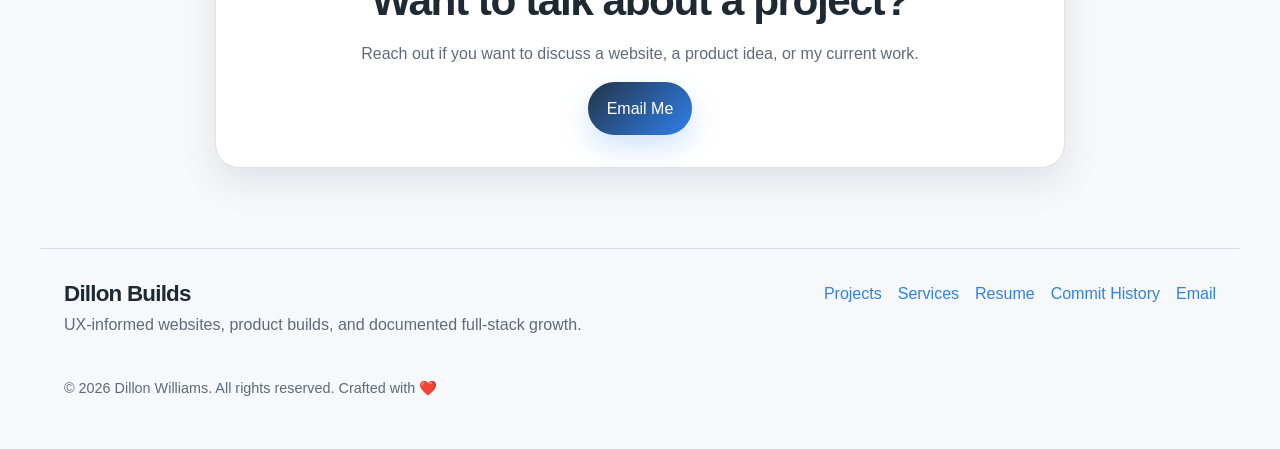
==== commit f982d1ee: "Personal OS revamp" ====
--- a/index.html
+++ b/index.html
@@ -4,6 +4,15 @@
     <meta charset="UTF-8">
     <meta name="viewport" content="width=device-width, initial-scale=1.0">
     <meta name="description" content="Dillon Builds is the portfolio of Dillon Williams, a UX-informed full-stack developer in progress building clear websites, product case studies, and documented software projects.">
+    <!-- Google tag (gtag.js) -->
+    <script async src="https://www.googletagmanager.com/gtag/js?id=G-DNTZG0THHL"></script>
+    <script>
+      window.dataLayer = window.dataLayer || [];
+      function gtag(){dataLayer.push(arguments);}
+      gtag('js', new Date());
+
+      gtag('config', 'G-DNTZG0THHL');
+    </script>
     <title>Dillon Builds | UX-Informed Web & Product Development</title>
     <link href="static/style.css" rel="stylesheet">
 </head>
@@ -39,14 +48,14 @@
         </div>
         <aside class="home-hero-card product-preview-card" aria-label="Current project focus">
             <p class="project-status">Current Focus</p>
-            <h2>;Prompt-it</h2>
+            <h2>Personal OS</h2>
             <div class="mini-dashboard">
-                <div><span>Status</span><strong>Live Product</strong></div>
-                <div><span>Stack</span><strong>React Native</strong></div>
-                <div><span>Focus</span><strong>Migration</strong></div>
+                <div><span>Status</span><strong>Live Build</strong></div>
+                <div><span>Stack</span><strong>React + Supabase</strong></div>
+                <div><span>Focus</span><strong>Hardening</strong></div>
             </div>
-            <p>A full-stack creativity platform I’m actively documenting, stabilizing, and improving after moving development off Replit.</p>
-            <div class="project-tags"><span>Full-Stack</span><span>UX</span><span>Product</span></div>
+            <p>An energy-aware life management platform I’m actively hardening across dashboard intelligence, shared spaces, meals, maps, notifications, and daily planning.</p>
+            <div class="project-tags"><span>Full-Stack</span><span>UX Strategy</span><span>Product Systems</span></div>
         </aside>
     </section>
 
@@ -73,17 +82,17 @@
     <section class="home-featured-work">
         <div class="section-header">
             <p class="eyebrow">Featured Build</p>
-            <h2>;Prompt-it</h2>
-            <p>My main live product and strongest current case study.</p>
+            <h2>Personal OS</h2>
+            <p>My strongest current case study for product strategy, UX architecture, and full-stack development.</p>
         </div>
         <article class="home-featured-card">
-            <div class="home-featured-image"><img src="assets/images/prompt-it/marketing-site.jpg" alt=";Prompt-it marketing page preview" loading="lazy"></div>
+            <div class="home-featured-image"><img src="assets/images/Personal-OS/Dashboard.png" alt="Personal OS dashboard preview" loading="lazy"></div>
             <div class="home-featured-content">
-                <p class="project-status">Live Product · Active Build</p>
-                <h3>A full-stack creativity platform</h3>
-                <p>;Prompt-it is built around daily creative prompts, community responses, friend interactions, a credit economy, subscriptions, and creative game modes. My current work focuses on taking ownership of the codebase, documenting the architecture, and improving the product after migration.</p>
-                <div class="project-tags"><span>React Native</span><span>PostgreSQL</span><span>Stripe</span><span>Migration</span></div>
-                <a href="projects/prompt-it.html" class="button-primary">Read the Case Study</a>
+                <p class="project-status">Live Build · Active Hardening</p>
+                <h3>An energy-aware life management system</h3>
+                <p>Personal OS connects tasks, projects, goals, calendar events, meals, journaling, experiences, maps, notifications, and shared spaces into one grounded daily planning system. The current phase focuses on hardening what already exists so the product feels reliable, explainable, and portfolio-ready.</p>
+                <div class="project-tags"><span>React</span><span>TypeScript</span><span>Supabase</span><span>UX Systems</span></div>
+                <a href="projects/personal-os.html" class="button-primary">Read the Case Study</a>
             </div>
         </article>
     </section>
--- a/static/style.css
+++ b/static/style.css
@@ -164,95 +164,6 @@
 .prompt-it-screen-card img { width: 100%; height: 420px; object-fit: contain; object-position: top; background: #fff; display: block; }
 .screen-card-content { padding: 1.25rem; }
 .case-study-closing { text-align: center; }
-
-/* ================================
-   PROMPT-IT LIVE PREVIEW
-================================ */
-
-.prompt-it-live-preview {
-    max-width: 1100px;
-}
-
-.desktop-prompt-preview {
-    display: grid;
-    grid-template-columns: 420px 1fr;
-    gap: 2rem;
-    align-items: center;
-
-    padding: 2rem;
-    background: linear-gradient(135deg, #ffffff, #f3f7ff);
-    border: 1px solid rgba(36, 52, 71, 0.12);
-    border-radius: 28px;
-    box-shadow: var(--shadow-soft);
-}
-
-.phone-frame {
-    width: 390px;
-    height: 720px;
-    padding: 1rem;
-
-    position: relative;
-    overflow: hidden;
-
-    background: #111827;
-    border-radius: 42px;
-    box-shadow: 0 24px 60px rgba(0, 0, 0, 0.25);
-}
-
-.phone-frame::before {
-    content: "";
-    position: absolute;
-    top: 0.7rem;
-    left: 50%;
-    transform: translateX(-50%);
-
-    width: 110px;
-    height: 24px;
-
-    background: #111827;
-    border-radius: 0 0 16px 16px;
-    z-index: 2;
-}
-
-.phone-frame iframe {
-    width: 100%;
-    height: 100%;
-
-    border: none;
-    border-radius: 30px;
-    background: #ffffff;
-}
-
-.preview-notes {
-    max-width: 520px;
-}
-
-.preview-notes h3 {
-    font-size: 2rem;
-    margin-bottom: 1rem;
-}
-
-.mobile-prompt-link {
-    display: none;
-}
-
-/* Tablet/mobile fallback */
-@media (max-width: 900px) {
-    .desktop-prompt-preview {
-        display: none;
-    }
-
-    .mobile-prompt-link {
-        display: block;
-
-        padding: 1.5rem;
-        background: #ffffff;
-        border: 1px solid rgba(36, 52, 71, 0.12);
-        border-left: 6px solid var(--color-accent);
-        border-radius: 20px;
-        box-shadow: var(--shadow-soft);
-    }
-}
 
 .site-footer { max-width: 1200px; margin: 5rem auto 0; padding: 2rem 1.5rem; border-top: 1px solid var(--color-border); display: grid; grid-template-columns: 1fr auto; gap: 1.5rem; align-items: start; }
 .site-footer h2 { font-size: 1.4rem; margin-bottom: 0.35rem; }
@@ -299,19 +210,147 @@
 }
 
 /* ================================
-   MIGRATION HIGHLIGHT FIX
+   PROJECTS PAGE: CURRENT BUILD
+================================ */
+
+.current-build {
+    margin-bottom: 5rem;
+}
+
+.current-build-card {
+    border: 1px solid rgba(47, 128, 237, 0.22);
+    background:
+        radial-gradient(circle at top left, rgba(47, 128, 237, 0.12), transparent 26rem),
+        var(--color-surface);
+}
+
+.current-build-image {
+    background: linear-gradient(135deg, var(--color-primary), var(--color-primary-dark));
+}
+
+.current-build-image img {
+    object-fit: cover;
+    object-position: top center;
+}
+
+.project-card-grid .project-card {
+    min-height: 100%;
+}
+
+.project-card .button-primary,
+.project-card .button-secondary {
+    margin-top: 1.25rem;
+}
+
+/* ================================
+   PERSONAL OS CASE STUDY
+================================ */
+
+.personal-os-page .case-study-hero {
+    background:
+        radial-gradient(circle at top right, rgba(47, 128, 237, 0.16), transparent 24rem),
+        linear-gradient(135deg, rgba(255, 255, 255, 0.96), rgba(234, 243, 255, 0.78));
+}
+
+.case-study-actions {
+    display: flex;
+    flex-wrap: wrap;
+    gap: 0.85rem;
+    margin-top: 1.75rem;
+}
+
+.closing-actions {
+    justify-content: center;
+}
+
+.feature-grid {
+    display: grid;
+    grid-template-columns: repeat(2, minmax(0, 1fr));
+}
+
+.personal-os-gallery {
+    display: grid;
+    grid-template-columns: repeat(2, minmax(0, 1fr));
+    gap: 1.5rem;
+}
+
+.personal-os-screen-card {
+    overflow: hidden;
+    padding: 0;
+    background: var(--color-surface);
+    border: 1px solid var(--color-border);
+    border-radius: var(--radius-lg);
+    box-shadow: var(--shadow-soft);
+    transition: transform 0.25s ease, box-shadow 0.25s ease;
+}
+
+.personal-os-screen-card:hover {
+    transform: translateY(-4px);
+    box-shadow: var(--shadow-strong);
+}
+
+.personal-os-screen-card img {
+    width: 100%;
+    height: 360px;
+    object-fit: cover;
+    object-position: top center;
+    display: block;
+    background: #fff;
+    border-bottom: 1px solid var(--color-border);
+}
+
+.compact-gallery .personal-os-screen-card img {
+    object-fit: contain;
+}
+
+.personal-os-page .case-study-image {
+    object-fit: contain;
+    object-position: top center;
+    background: #ffffff;
+}
+
+.live-build-callout {
+    display: flex;
+    align-items: center;
+    justify-content: space-between;
+    gap: 2rem;
+}
+
+.live-build-callout div {
+    max-width: 720px;
+}
+
+.live-build-callout p:last-child {
+    margin-bottom: 0;
+}
+
+.commit-history-callout {
+    display: flex;
+    align-items: center;
+    justify-content: space-between;
+    gap: 2rem;
+}
+
+.commit-history-callout div {
+    max-width: 720px;
+}
+
+.commit-history-callout p:last-child {
+    margin-bottom: 0;
+}
+
+/* ================================
+   CASE STUDY HIGHLIGHT FIX
 ================================ */
 
 .case-study-page .highlight-section {
     max-width: 1000px;
     margin: 0 auto 5rem auto;
     padding: clamp(1.75rem, 4vw, 3rem);
-
-    background: rgba(255, 255, 255, 0.82);
+    background: rgba(255, 255, 255, 0.86);
     border: 1px solid var(--color-border);
     border-left: 6px solid var(--color-accent);
     border-radius: var(--radius-lg);
-
     box-shadow: var(--shadow-soft);
     overflow: hidden;
 }
@@ -323,4 +362,234 @@
 
 .case-study-page .highlight-section p:last-child {
     margin-bottom: 0;
-}+}
+
+/* ================================
+   PROMPT-IT LIVE PREVIEW
+================================ */
+
+.prompt-it-live-preview {
+    max-width: 1100px;
+}
+
+.desktop-prompt-preview {
+    display: grid;
+    grid-template-columns: 420px 1fr;
+    gap: 2rem;
+    align-items: center;
+    padding: 2rem;
+    background: linear-gradient(135deg, #ffffff, #f3f7ff);
+    border: 1px solid rgba(36, 52, 71, 0.12);
+    border-radius: 28px;
+    box-shadow: var(--shadow-soft);
+}
+
+.phone-frame {
+    width: 390px;
+    max-width: 100%;
+    height: 720px;
+    padding: 1rem;
+    position: relative;
+    overflow: hidden;
+    background: #111827;
+    border-radius: 42px;
+    box-shadow: 0 24px 60px rgba(0, 0, 0, 0.25);
+}
+
+.phone-frame::before {
+    content: "";
+    position: absolute;
+    top: 0.7rem;
+    left: 50%;
+    transform: translateX(-50%);
+    width: 110px;
+    height: 24px;
+    background: #111827;
+    border-radius: 0 0 16px 16px;
+    z-index: 2;
+}
+
+.phone-frame iframe {
+    width: 100%;
+    height: 100%;
+    border: none;
+    border-radius: 30px;
+    background: #ffffff;
+}
+
+.preview-notes {
+    max-width: 520px;
+}
+
+.preview-notes h3 {
+    font-size: 2rem;
+    margin-bottom: 1rem;
+}
+
+.mobile-prompt-link {
+    display: none;
+}
+
+@media (max-width: 950px) {
+    .personal-os-gallery {
+        grid-template-columns: 1fr;
+    }
+
+    .feature-grid {
+        grid-template-columns: 1fr;
+    }
+
+    .desktop-prompt-preview {
+        display: none;
+    }
+
+    .mobile-prompt-link {
+        display: block;
+        padding: 1.5rem;
+        background: #ffffff;
+        border: 1px solid rgba(36, 52, 71, 0.12);
+        border-left: 6px solid var(--color-accent);
+        border-radius: 20px;
+        box-shadow: var(--shadow-soft);
+    }
+}
+
+@media (max-width: 650px) {
+    .commit-history-callout,
+    .live-build-callout {
+        flex-direction: column;
+        align-items: stretch;
+    }
+
+    .personal-os-screen-card img {
+        height: auto;
+        max-height: 520px;
+        object-fit: contain;
+    }
+}
+
+
+/* ================================
+   PERSONAL OS CASE STUDY: STRONGER STORY LAYER
+================================ */
+
+.personal-os-hero-panel {
+    display: flex;
+    flex-direction: column;
+    gap: 0.4rem;
+}
+
+.case-study-kicker-row {
+    display: flex;
+    align-items: center;
+    justify-content: space-between;
+    flex-wrap: wrap;
+    gap: 0.75rem;
+    margin-bottom: 0.5rem;
+}
+
+.case-study-kicker-row .eyebrow,
+.case-study-kicker-row .project-status {
+    margin-bottom: 0;
+}
+
+.case-study-metrics {
+    display: grid;
+    grid-template-columns: repeat(4, minmax(0, 1fr));
+    gap: 1rem;
+}
+
+.case-study-metrics article {
+    padding: 1.25rem;
+    background: var(--color-primary);
+    border-radius: 18px;
+    box-shadow: var(--shadow-soft);
+}
+
+.case-study-metrics strong {
+    display: block;
+    color: #fff;
+    font-size: 1.45rem;
+    line-height: 1.1;
+    margin-bottom: 0.4rem;
+}
+
+.case-study-metrics span {
+    color: rgba(255, 255, 255, 0.76);
+    font-weight: 750;
+}
+
+.case-study-split-section {
+    display: grid;
+    grid-template-columns: 1.1fr 0.9fr;
+    gap: 1.5rem;
+    align-items: start;
+}
+
+.signal-stack {
+    display: flex;
+    flex-direction: column;
+    gap: 0.65rem;
+    padding: 1.25rem;
+    background: linear-gradient(180deg, #ffffff 0%, #f9fbff 100%);
+    border: 1px solid var(--color-border);
+    border-radius: var(--radius-md);
+    box-shadow: var(--shadow-soft);
+}
+
+.signal-stack span,
+.signal-stack strong {
+    padding: 0.75rem 0.9rem;
+    border-radius: 12px;
+    background: var(--color-accent-soft);
+    color: var(--color-primary);
+    font-weight: 800;
+}
+
+.signal-stack strong {
+    background: linear-gradient(135deg, var(--color-primary), var(--color-accent));
+    color: #fff;
+}
+
+.architecture-grid {
+    display: grid;
+    grid-template-columns: repeat(4, minmax(0, 1fr));
+    gap: 1rem;
+}
+
+.architecture-card {
+    padding: 1.35rem;
+    background: linear-gradient(180deg, #fff 0%, #f9fbff 100%);
+    border: 1px solid var(--color-border);
+    border-radius: var(--radius-md);
+    box-shadow: var(--shadow-soft);
+    border-top: 5px solid var(--color-accent);
+}
+
+.architecture-card p:last-child,
+.signal-stack p:last-child {
+    margin-bottom: 0;
+}
+
+@media (max-width: 950px) {
+    .case-study-metrics,
+    .architecture-grid {
+        grid-template-columns: repeat(2, minmax(0, 1fr));
+    }
+
+    .case-study-split-section {
+        grid-template-columns: 1fr;
+    }
+}
+
+@media (max-width: 650px) {
+    .case-study-metrics,
+    .architecture-grid {
+        grid-template-columns: 1fr;
+    }
+
+    .case-study-kicker-row {
+        align-items: flex-start;
+        flex-direction: column;
+    }
+}
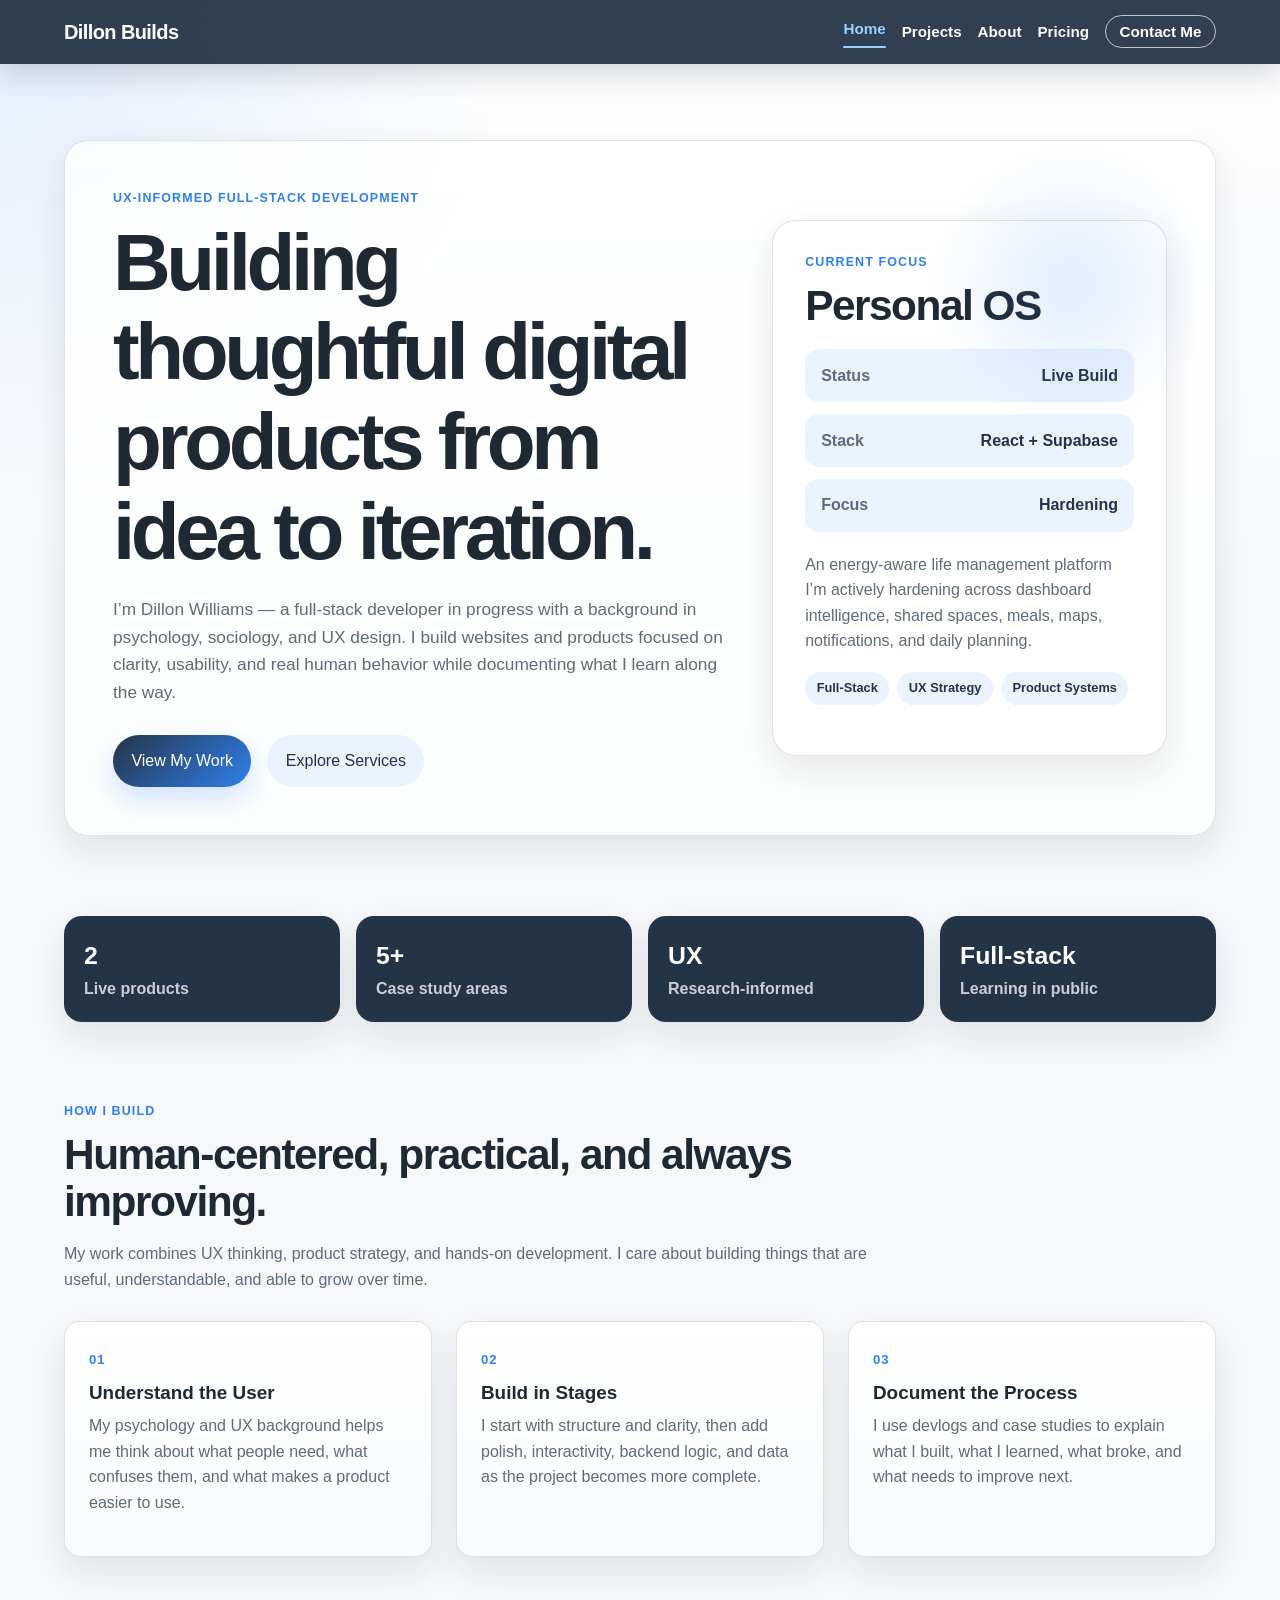
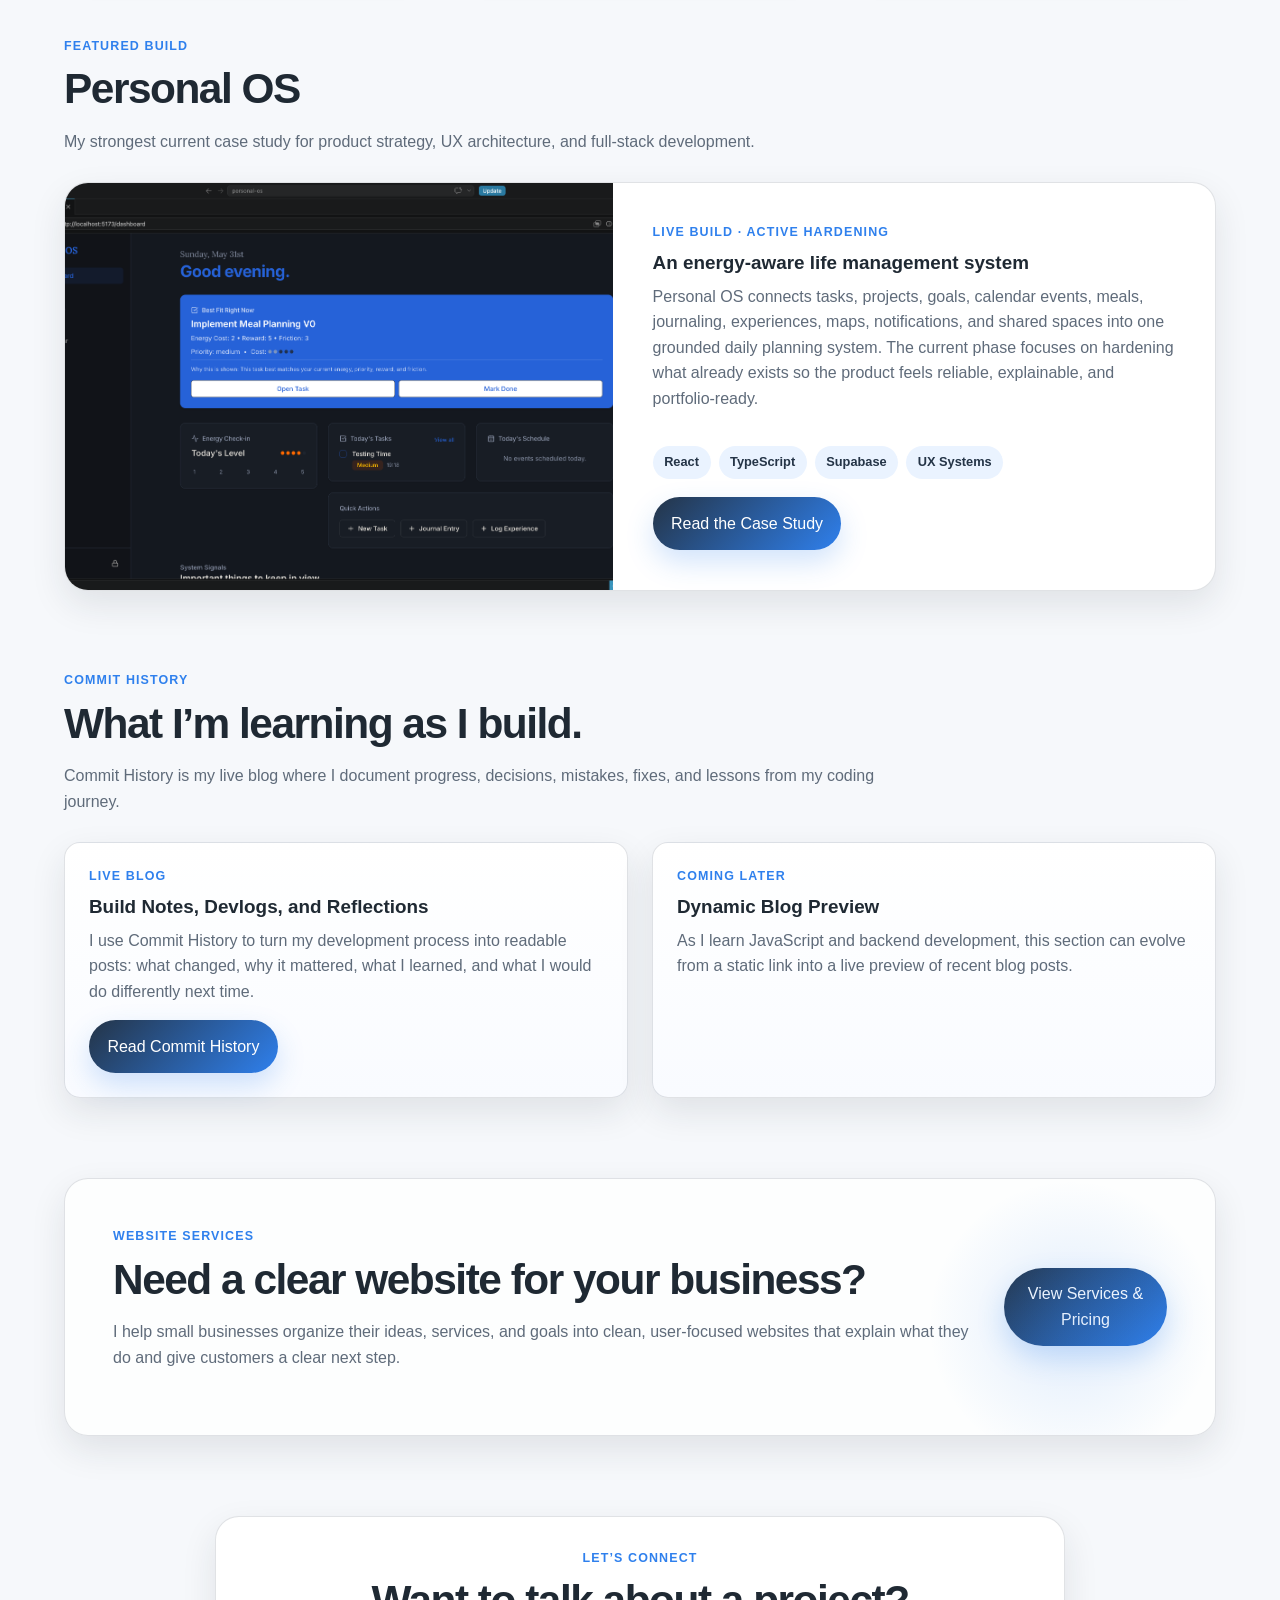
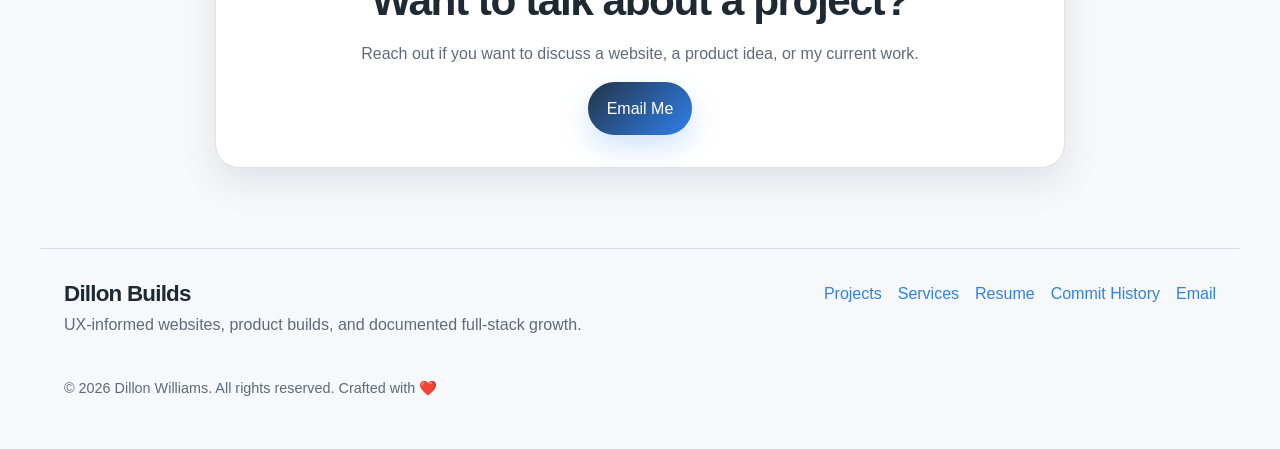
==== commit c51c9c91: "Live build count fix" ====
--- a/index.html
+++ b/index.html
@@ -60,7 +60,7 @@
     </section>
 
     <section class="credibility-strip" aria-label="Portfolio highlights">
-        <div><strong>1</strong><span>Live product</span></div>
+        <div><strong>2</strong><span>Live products</span></div>
         <div><strong>5+</strong><span>Case study areas</span></div>
         <div><strong>UX</strong><span>Research-informed</span></div>
         <div><strong>Full-stack</strong><span>Learning in public</span></div>
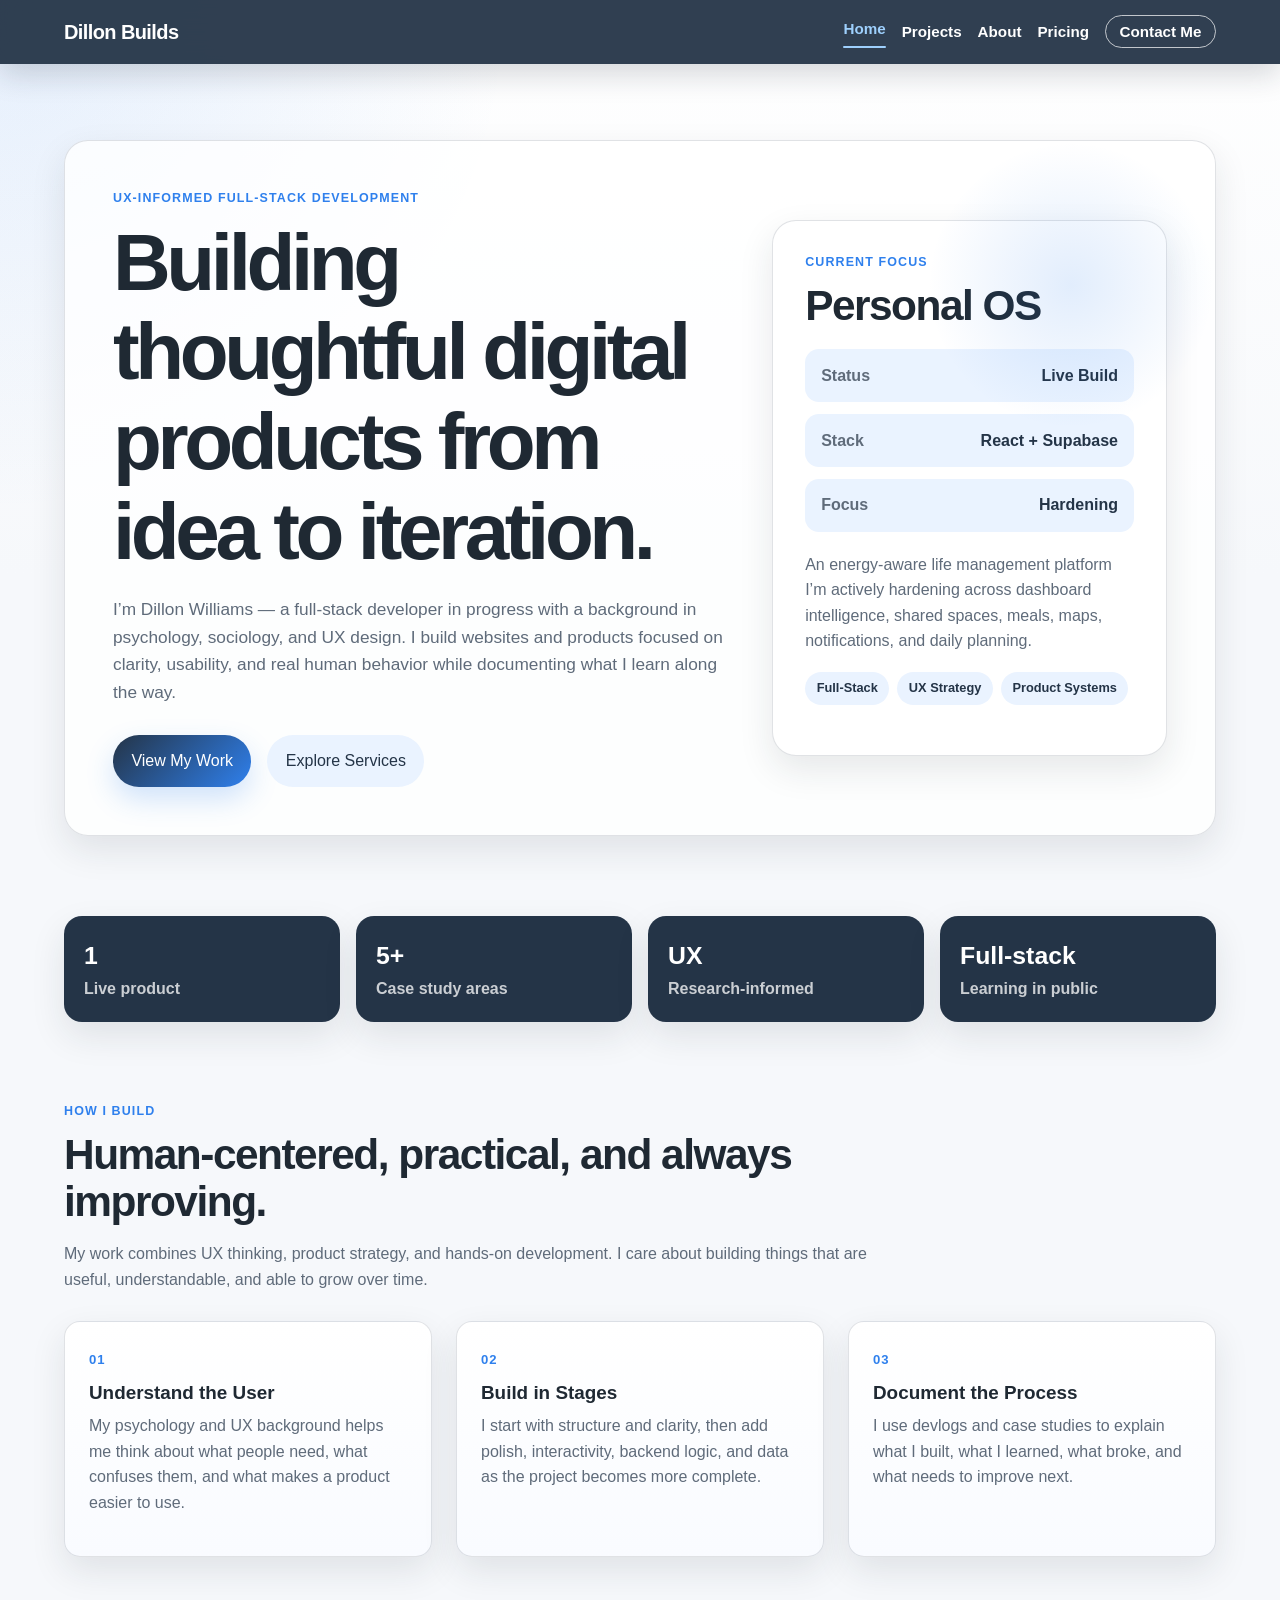
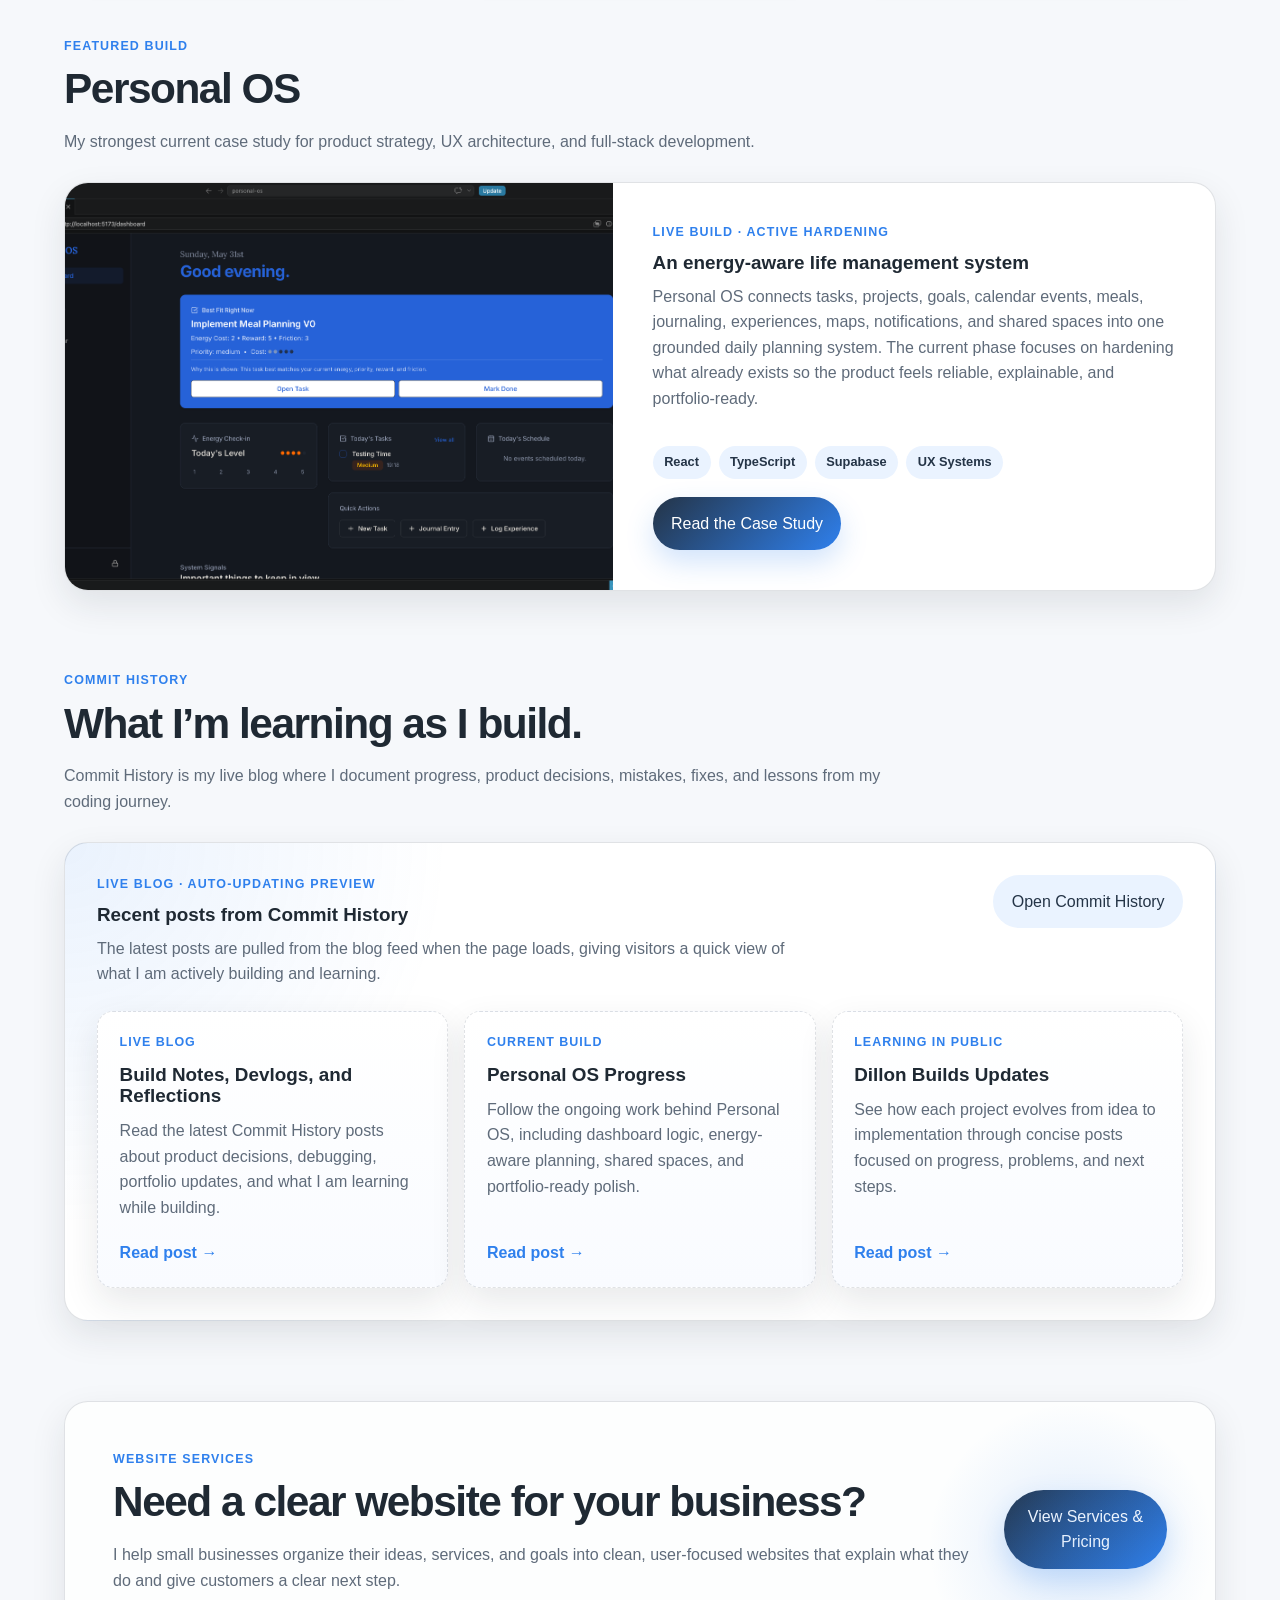
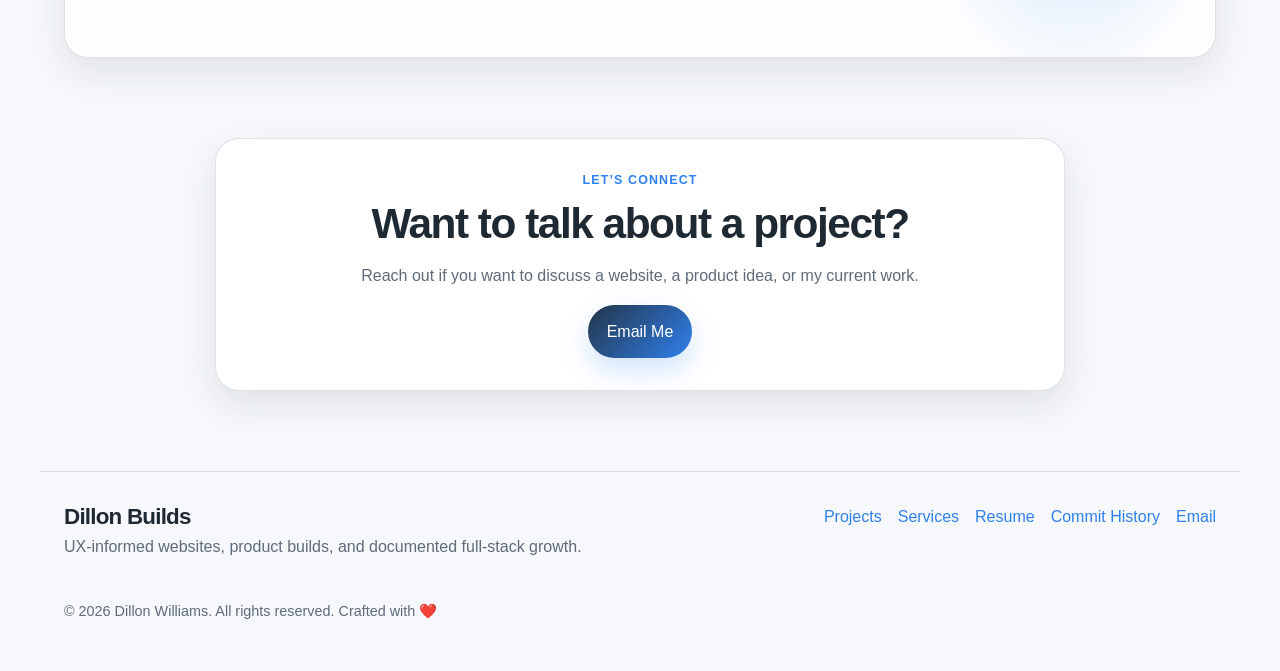
==== commit 978a0cdd: "Dynamic Blog preview" ====
--- a/index.html
+++ b/index.html
@@ -60,7 +60,7 @@
     </section>
 
     <section class="credibility-strip" aria-label="Portfolio highlights">
-        <div><strong>2</strong><span>Live products</span></div>
+        <div><strong>1</strong><span>Live product</span></div>
         <div><strong>5+</strong><span>Case study areas</span></div>
         <div><strong>UX</strong><span>Research-informed</span></div>
         <div><strong>Full-stack</strong><span>Learning in public</span></div>
@@ -97,15 +97,46 @@
         </article>
     </section>
 
-    <section class="commit-history-preview">
+    <section class="commit-history-preview" aria-labelledby="commit-history-title">
         <div class="section-header">
             <p class="eyebrow">Commit History</p>
-            <h2>What I’m learning as I build.</h2>
-            <p>Commit History is my live blog where I document progress, decisions, mistakes, fixes, and lessons from my coding journey.</p>
+            <h2 id="commit-history-title">What I’m learning as I build.</h2>
+            <p>Commit History is my live blog where I document progress, product decisions, mistakes, fixes, and lessons from my coding journey.</p>
         </div>
-        <div class="commit-card-grid">
-            <article class="commit-card"><p class="project-status">Live Blog</p><h3>Build Notes, Devlogs, and Reflections</h3><p>I use Commit History to turn my development process into readable posts: what changed, why it mattered, what I learned, and what I would do differently next time.</p><a href="https://commithistory.blogspot.com" target="_blank" rel="noopener noreferrer" class="button-primary">Read Commit History</a></article>
-            <article class="commit-card commit-card-muted"><p class="project-status">Coming Later</p><h3>Dynamic Blog Preview</h3><p>As I learn JavaScript and backend development, this section can evolve from a static link into a live preview of recent blog posts.</p></article>
+
+        <div class="blog-preview-panel">
+            <div class="blog-preview-intro">
+                <div>
+                    <p class="project-status">Live Blog · Auto-Updating Preview</p>
+                    <h3>Recent posts from Commit History</h3>
+                    <p>The latest posts are pulled from the blog feed when the page loads, giving visitors a quick view of what I am actively building and learning.</p>
+                </div>
+                <a href="https://commithistory.blogspot.com" target="_blank" rel="noopener noreferrer" class="button-secondary">Open Commit History</a>
+            </div>
+
+            <div
+                id="commitHistoryFeed"
+                class="blog-preview-grid"
+                data-blog-feed="https://commithistory.blogspot.com/feeds/posts/default?alt=json-in-script&max-results=3"
+                aria-live="polite"
+            >
+                <article class="blog-post-card blog-card-skeleton" aria-label="Loading recent blog post">
+                    <span></span><h3></h3><p></p><p></p>
+                </article>
+                <article class="blog-post-card blog-card-skeleton" aria-label="Loading recent blog post">
+                    <span></span><h3></h3><p></p><p></p>
+                </article>
+                <article class="blog-post-card blog-card-skeleton" aria-label="Loading recent blog post">
+                    <span></span><h3></h3><p></p><p></p>
+                </article>
+            </div>
+
+            <noscript>
+                <div class="blog-preview-fallback">
+                    <p>JavaScript is needed to load the recent post preview. You can still read the blog directly.</p>
+                    <a href="https://commithistory.blogspot.com" target="_blank" rel="noopener noreferrer" class="button-primary">Read Commit History</a>
+                </div>
+            </noscript>
         </div>
     </section>
 
@@ -132,6 +163,7 @@
     </ul>
     <p class="footer-credit">&copy; 2026 Dillon Williams. All rights reserved. Crafted with ❤️</p>
 </footer>
+<script src="static/dynamic-blog.js"></script>
 <script src="static/script.js"></script>
 </body>
 </html>
--- a/static/style.css
+++ b/static/style.css
@@ -593,3 +593,151 @@
         flex-direction: column;
     }
 }
+
+
+/* ================================
+   DYNAMIC BLOG PREVIEW
+================================ */
+
+.blog-preview-panel {
+    background:
+        radial-gradient(circle at top left, rgba(47, 128, 237, 0.10), transparent 24rem),
+        #ffffff;
+    border: 1px solid var(--color-border);
+    border-radius: var(--radius-lg);
+    box-shadow: var(--shadow-soft);
+    padding: clamp(1.35rem, 4vw, 2rem);
+}
+
+.blog-preview-intro {
+    display: flex;
+    align-items: flex-start;
+    justify-content: space-between;
+    gap: 1.5rem;
+    margin-bottom: 1.5rem;
+}
+
+.blog-preview-intro div {
+    max-width: 720px;
+}
+
+.blog-preview-intro p:last-child {
+    margin-bottom: 0;
+}
+
+.blog-preview-grid {
+    display: grid;
+    grid-template-columns: repeat(3, minmax(0, 1fr));
+    gap: 1rem;
+}
+
+.blog-post-card {
+    min-height: 100%;
+    display: flex;
+    flex-direction: column;
+    background: linear-gradient(180deg, #fff 0%, #f9fbff 100%);
+    border: 1px solid var(--color-border);
+    border-radius: var(--radius-md);
+    box-shadow: var(--shadow-soft);
+    padding: 1.35rem;
+    transition: transform 0.25s ease, box-shadow 0.25s ease;
+}
+
+.blog-post-card:hover {
+    transform: translateY(-4px);
+    box-shadow: var(--shadow-strong);
+}
+
+.blog-post-meta {
+    color: var(--color-accent);
+    font-size: 0.78rem;
+    font-weight: 900;
+    letter-spacing: 0.08em;
+    text-transform: uppercase;
+    margin-bottom: 0.65rem;
+}
+
+.blog-post-card h3 {
+    margin-bottom: 0.75rem;
+}
+
+.blog-post-card p:not(.blog-post-meta) {
+    margin-bottom: 1.2rem;
+}
+
+.blog-post-link {
+    margin-top: auto;
+    font-weight: 900;
+}
+
+.blog-post-card-fallback {
+    border-style: dashed;
+}
+
+.blog-preview-fallback {
+    padding: 1rem;
+    margin-top: 1rem;
+    background: var(--color-accent-soft);
+    border-radius: var(--radius-md);
+}
+
+.blog-card-skeleton {
+    gap: 0.75rem;
+    pointer-events: none;
+}
+
+.blog-card-skeleton span,
+.blog-card-skeleton h3,
+.blog-card-skeleton p {
+    display: block;
+    border-radius: 999px;
+    background: linear-gradient(90deg, #eef4fb, #dfeafa, #eef4fb);
+    background-size: 220% 100%;
+    animation: blogSkeleton 1.25s ease-in-out infinite;
+}
+
+.blog-card-skeleton span {
+    width: 36%;
+    height: 0.85rem;
+}
+
+.blog-card-skeleton h3 {
+    width: 76%;
+    height: 1.25rem;
+}
+
+.blog-card-skeleton p {
+    width: 100%;
+    height: 0.9rem;
+    margin: 0;
+}
+
+.blog-card-skeleton p:last-child {
+    width: 64%;
+}
+
+@keyframes blogSkeleton {
+    0% {
+        background-position: 100% 0;
+    }
+
+    100% {
+        background-position: -100% 0;
+    }
+}
+
+@media (max-width: 950px) {
+    .blog-preview-grid {
+        grid-template-columns: 1fr;
+    }
+
+    .blog-preview-intro {
+        flex-direction: column;
+    }
+}
+
+@media (max-width: 650px) {
+    .blog-preview-intro .button-secondary {
+        width: 100%;
+    }
+}
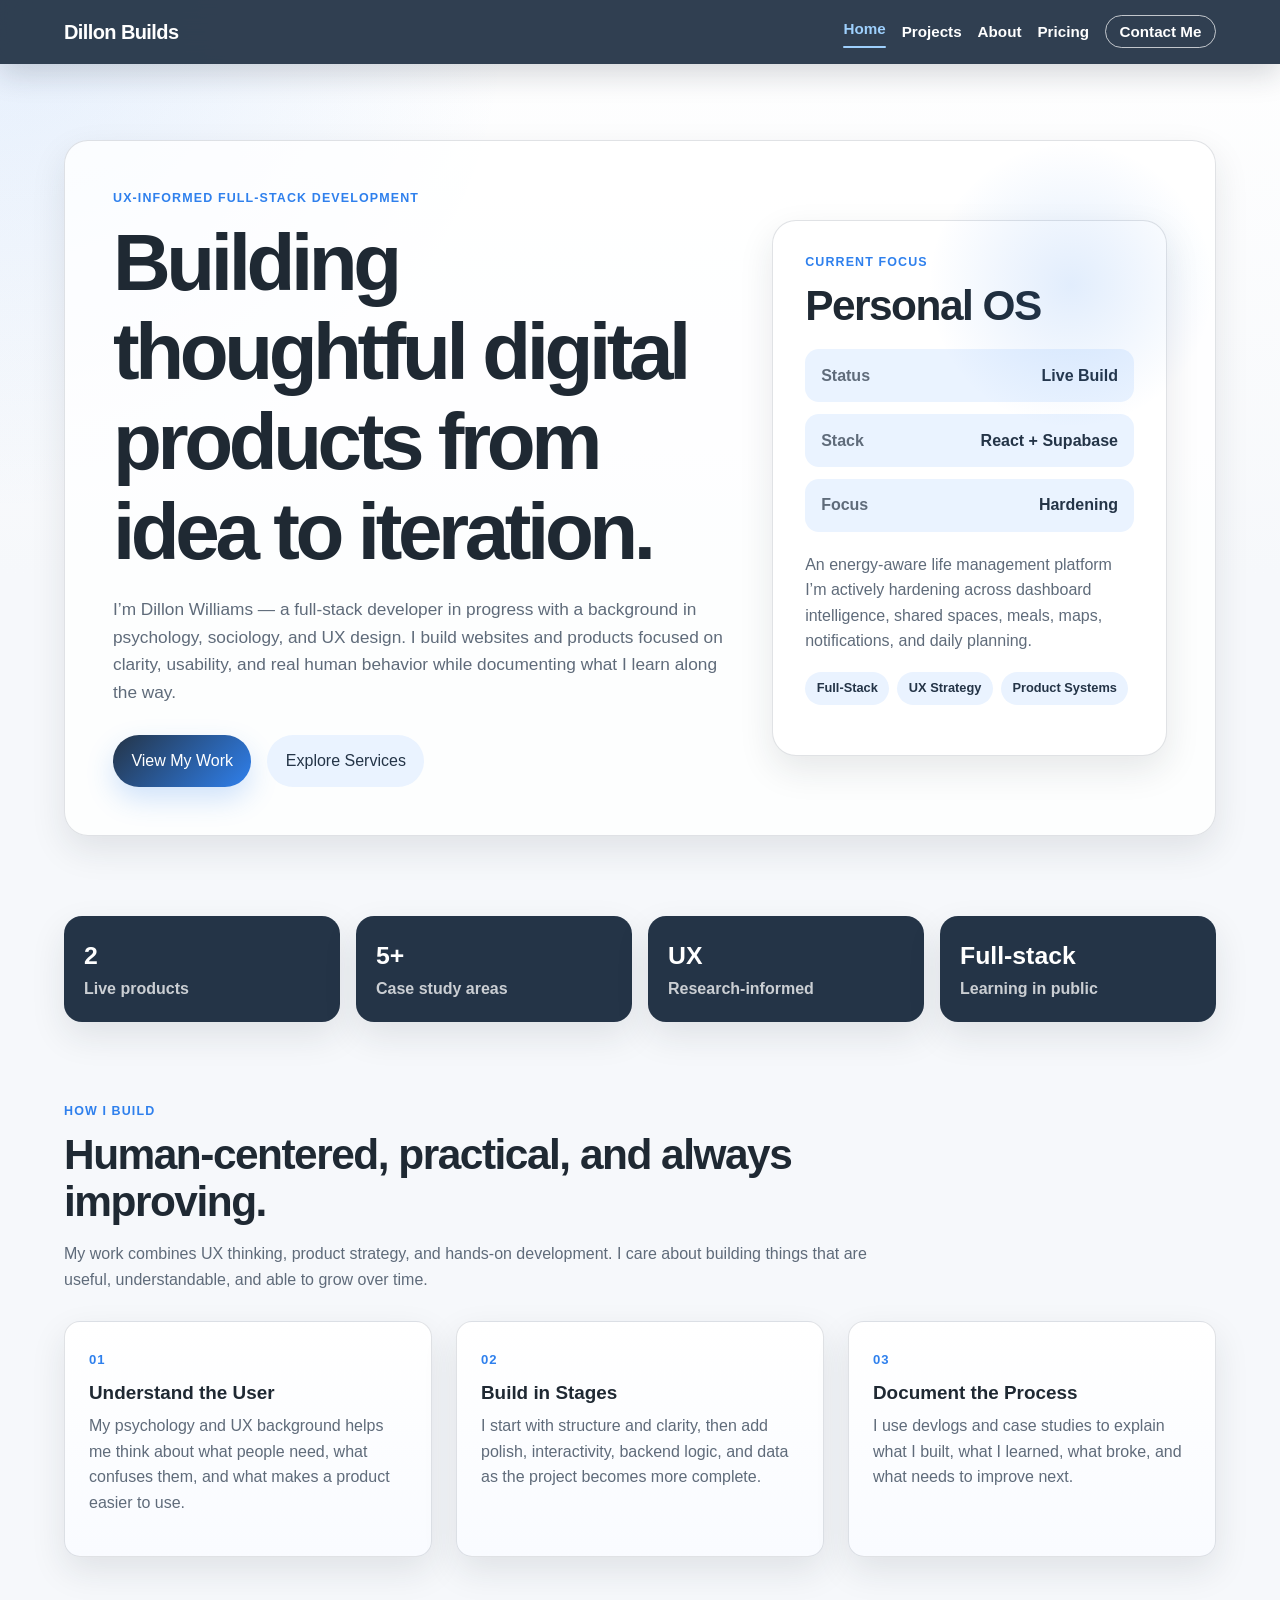
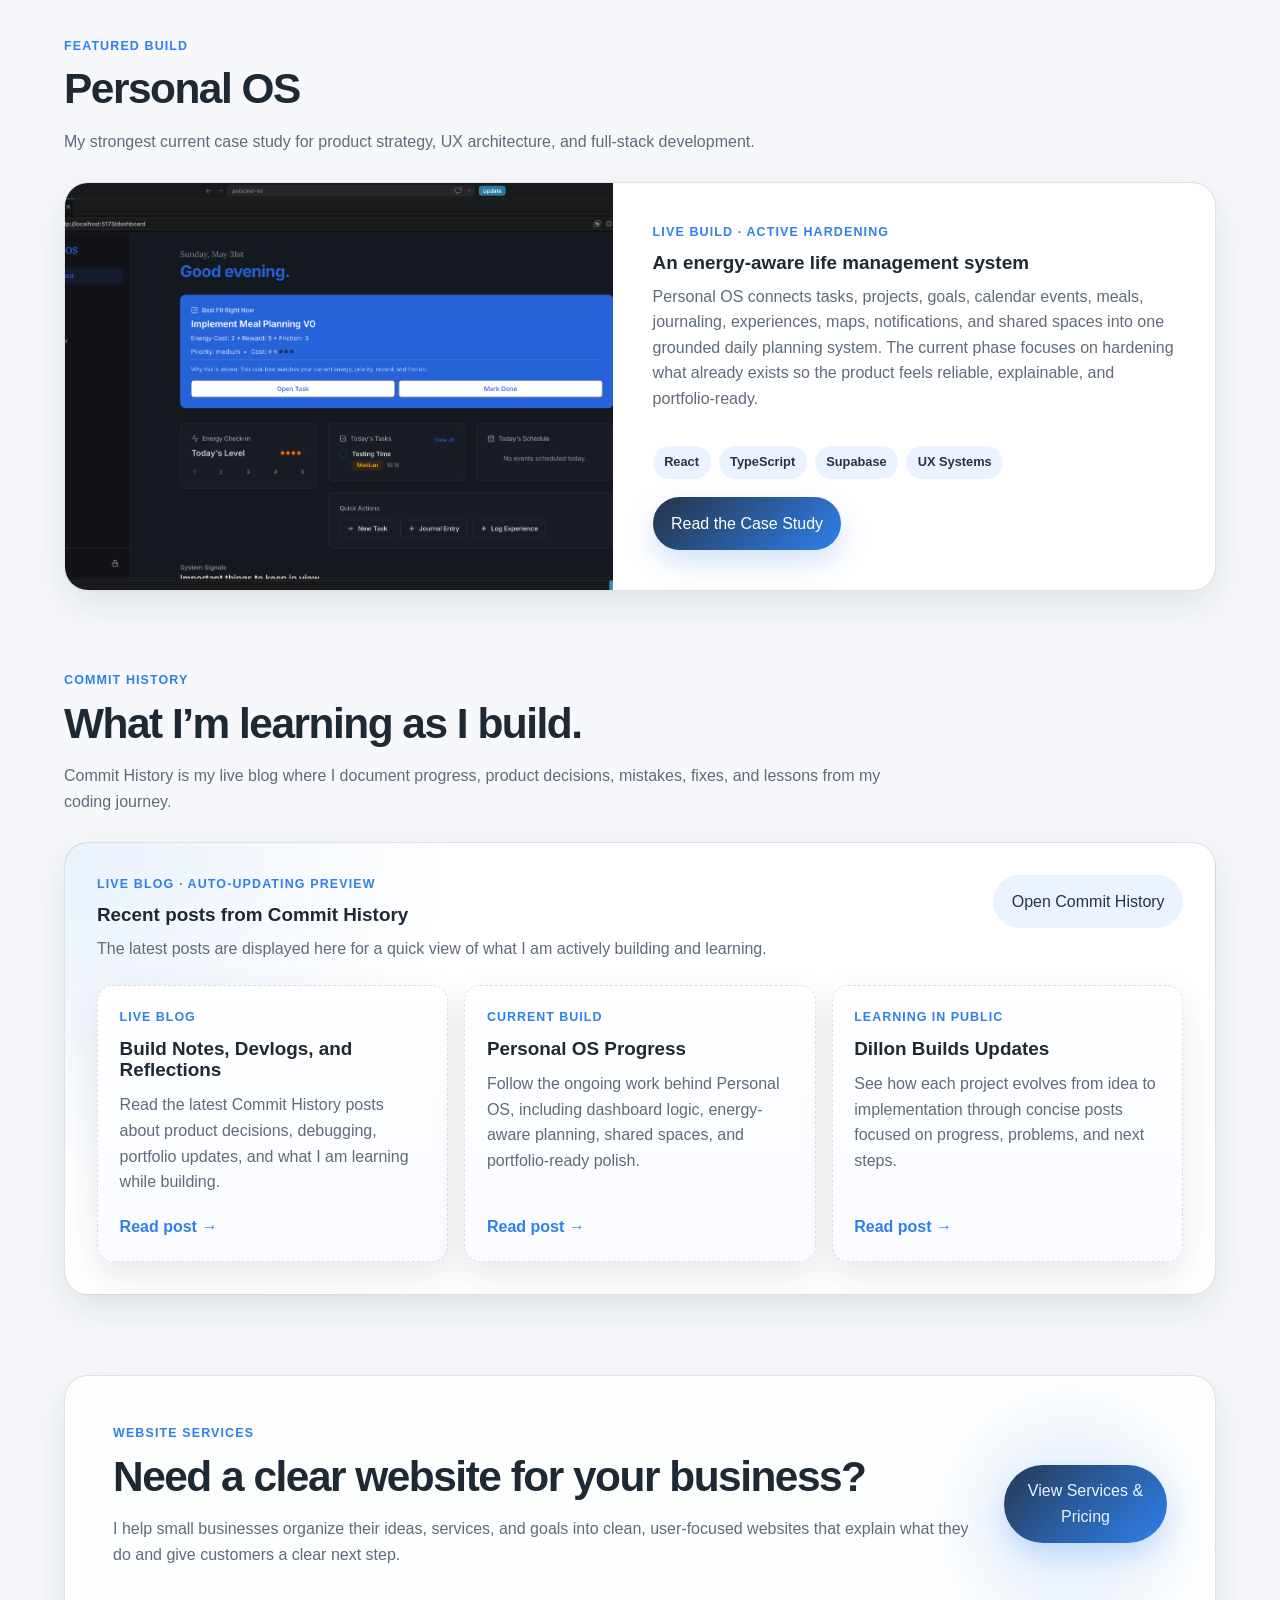
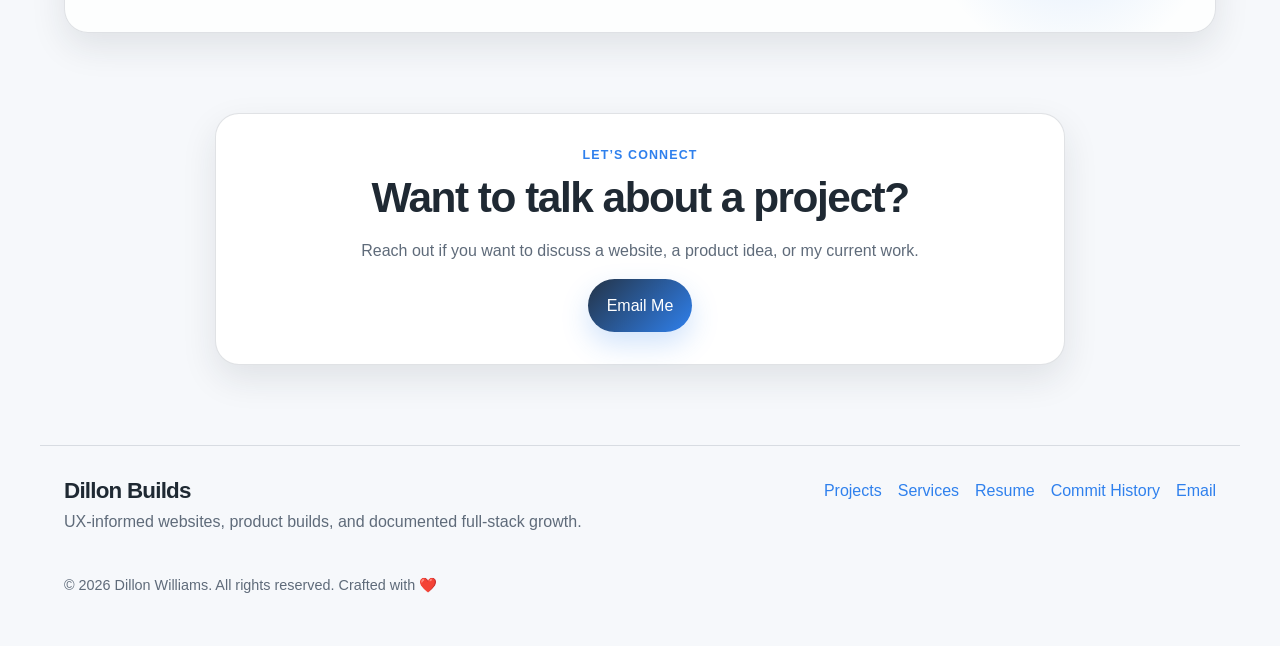
==== commit 38fae6ed: "Client facing copy" ====
--- a/index.html
+++ b/index.html
@@ -60,7 +60,7 @@
     </section>
 
     <section class="credibility-strip" aria-label="Portfolio highlights">
-        <div><strong>1</strong><span>Live product</span></div>
+        <div><strong>2</strong><span>Live products</span></div>
         <div><strong>5+</strong><span>Case study areas</span></div>
         <div><strong>UX</strong><span>Research-informed</span></div>
         <div><strong>Full-stack</strong><span>Learning in public</span></div>
@@ -109,7 +109,7 @@
                 <div>
                     <p class="project-status">Live Blog · Auto-Updating Preview</p>
                     <h3>Recent posts from Commit History</h3>
-                    <p>The latest posts are pulled from the blog feed when the page loads, giving visitors a quick view of what I am actively building and learning.</p>
+                    <p>The latest posts are displayed here for a quick view of what I am actively building and learning.</p>
                 </div>
                 <a href="https://commithistory.blogspot.com" target="_blank" rel="noopener noreferrer" class="button-secondary">Open Commit History</a>
             </div>
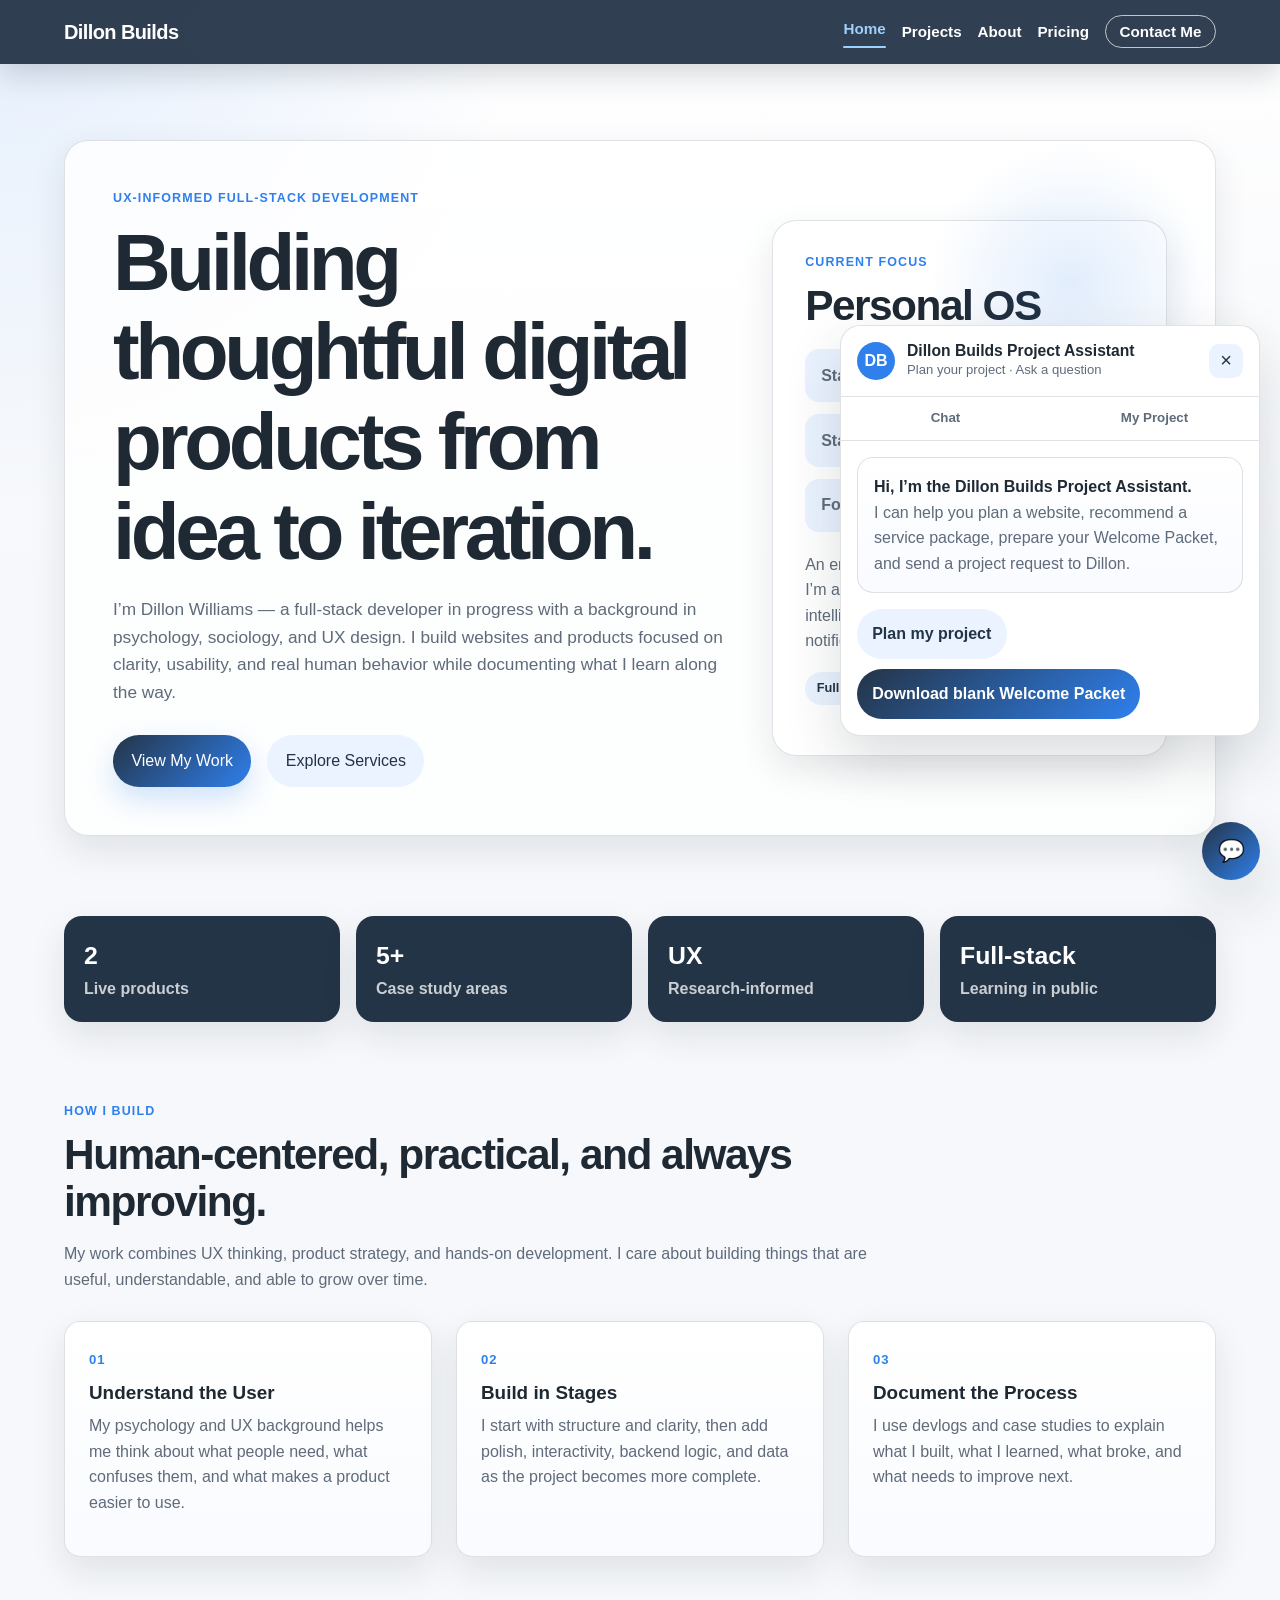
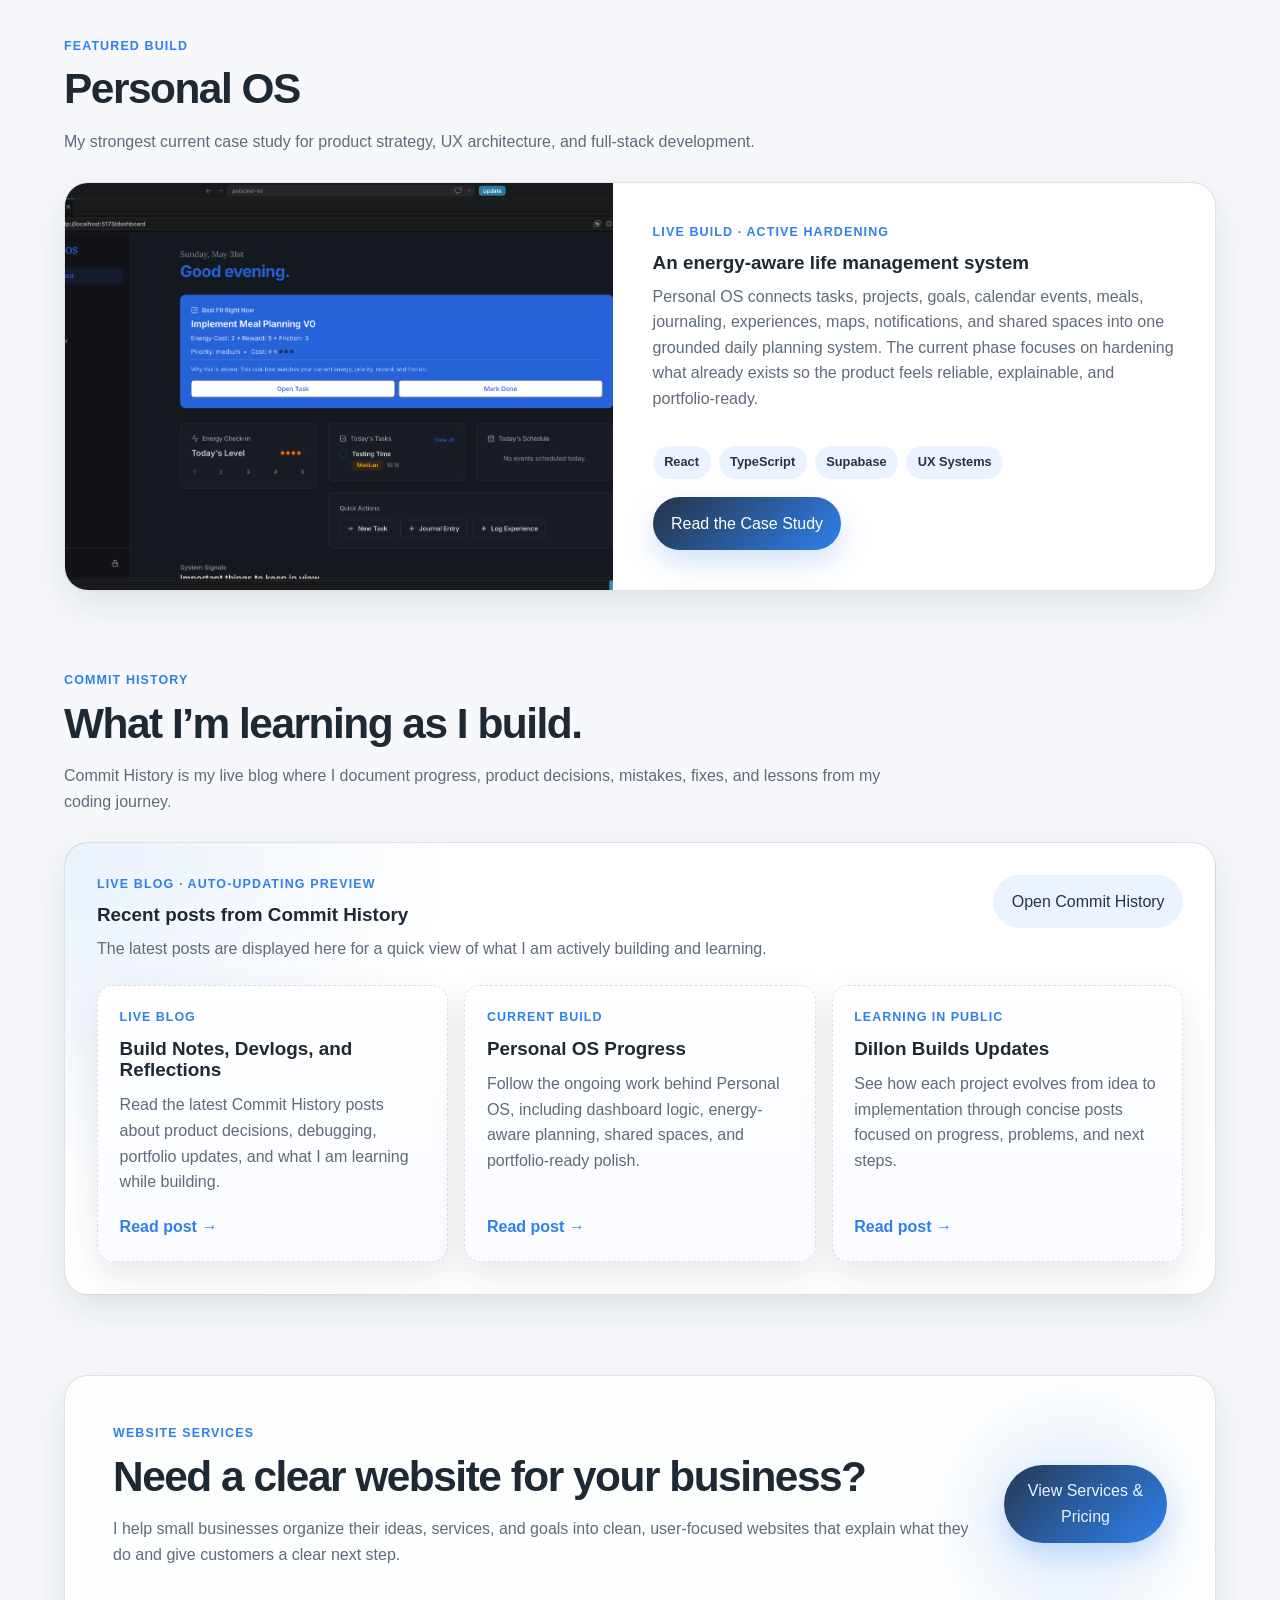
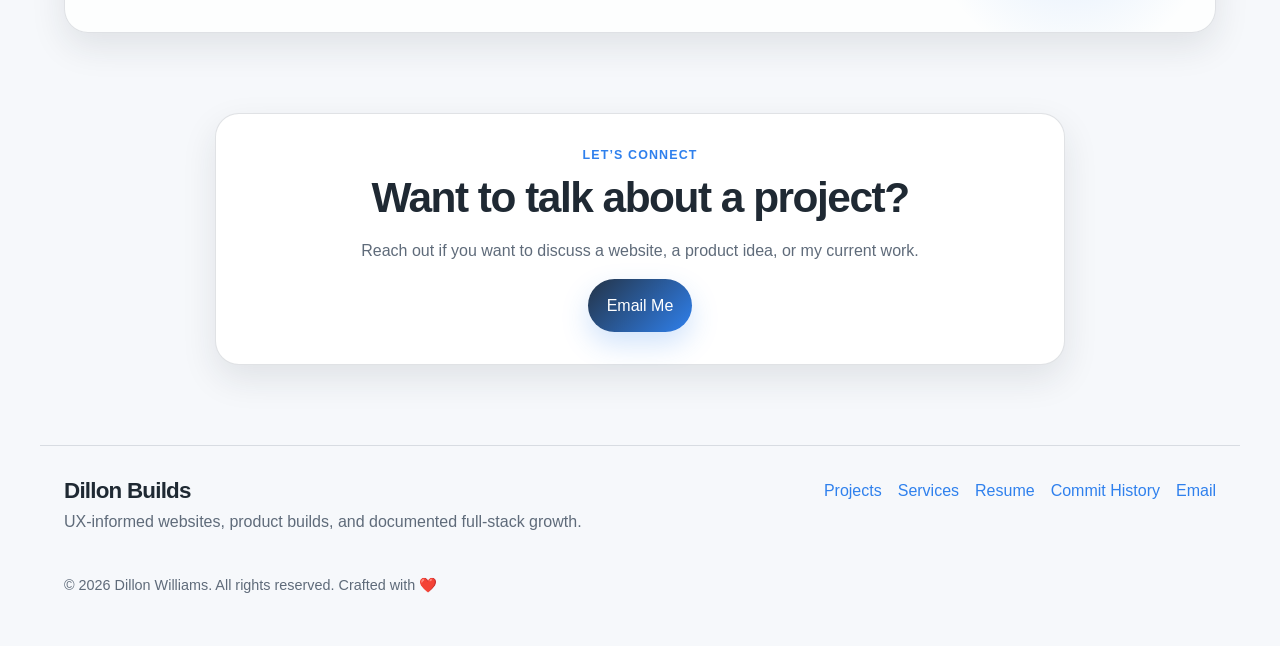
==== commit 9c815903: "Pricing updates and new widget" ====
--- a/index.html
+++ b/index.html
@@ -165,5 +165,6 @@
 </footer>
 <script src="static/dynamic-blog.js"></script>
 <script src="static/script.js"></script>
+<script src="static/concierge.js"></script>
 </body>
 </html>
--- a/static/style.css
+++ b/static/style.css
@@ -87,7 +87,7 @@
 .home-hero { display: grid; grid-template-columns: 1.35fr 0.85fr; gap: 2rem; align-items: center; }
 .home-hero-intro, .projects-hero p, .pricing-hero p, .case-study-intro { font-size: 1.08rem; max-width: 820px; }
 .home-hero-actions { display: flex; gap: 1rem; flex-wrap: wrap; margin-top: 1.75rem; }
-.home-hero-card, .payment-card, .home-contact, .case-study-closing { background: var(--color-surface); border: 1px solid var(--color-border); border-radius: var(--radius-lg); box-shadow: var(--shadow-soft); padding: 2rem; }
+.home-hero-card, .payment-card, .home-contact, .case-study-closing, .packet-download-card { background: var(--color-surface); border: 1px solid var(--color-border); border-radius: var(--radius-lg); box-shadow: var(--shadow-soft); padding: 2rem; }
 .mini-dashboard { display: grid; gap: 0.75rem; margin: 1.25rem 0; }
 .mini-dashboard div { display: flex; justify-content: space-between; gap: 1rem; padding: 0.85rem 1rem; background: var(--color-accent-soft); border-radius: 14px; }
 .mini-dashboard span { color: var(--color-muted); font-weight: 700; }
@@ -99,7 +99,7 @@
 
 .home-value-grid, .value-grid, .project-overview-grid, .case-study-card-grid, .lesson-grid, .priority-list, .tech-stack-grid, .project-card-grid { display: grid; grid-template-columns: repeat(3, 1fr); gap: 1.5rem; }
 .process-grid, .add-ons-grid, .service-process-grid, .prompt-it-gallery { display: grid; grid-template-columns: repeat(4, 1fr); gap: 1.5rem; }
-.decision-grid, .coming-next-grid, .payment-split, .commit-card-grid { display: grid; grid-template-columns: repeat(2, 1fr); gap: 1.5rem; }
+.decision-grid, .coming-next-grid, .payment-split, .commit-card-grid, .packet-download-panel { display: grid; grid-template-columns: repeat(2, 1fr); gap: 1.5rem; }
 .home-value-card, .process-card, .project-card, .coming-card, .pricing-card, .value-card, .add-on-card, .service-step, .overview-card, .case-study-card, .lesson-card, .decision-card, .tech-card, .priority-card, .commit-card, .timeline-item, .feature-row, .prompt-it-screen-card {
     background: linear-gradient(180deg, #fff 0%, #f9fbff 100%); border: 1px solid var(--color-border); border-radius: var(--radius-md); box-shadow: var(--shadow-soft); padding: 1.5rem; transition: transform 0.25s ease, box-shadow 0.25s ease;
 }
@@ -147,6 +147,318 @@
 .form-group input:focus, .form-group select:focus, .form-group textarea:focus, .project-search:focus { outline: 3px solid rgba(47,128,237,0.24); border-color: var(--color-accent); }
 .checkbox-group { display: flex; flex-direction: column; gap: 0.75rem; padding: 1.25rem; margin-bottom: 1.25rem; border: 1px solid var(--color-border); border-radius: var(--radius-md); }
 .checkbox-group label { color: var(--color-muted); }
+.form-help-text { font-size: 0.9rem; margin: 0; }
+
+.packet-download-panel {
+    margin: 2rem 0 1rem;
+    text-align: left;
+}
+
+.single-packet-download {
+    grid-template-columns: minmax(0, 620px);
+    justify-content: center;
+}
+
+.packet-download-card {
+    display: flex;
+    flex-direction: column;
+    align-items: flex-start;
+}
+
+.packet-download-card h2 {
+    font-size: clamp(1.35rem, 3vw, 1.9rem);
+    letter-spacing: -0.025em;
+}
+
+.packet-download-card .button-primary {
+    margin-top: auto;
+}
+
+.packet-help-text {
+    font-size: 0.9rem;
+    margin: 0.85rem 0 0;
+}
+
+.packet-empty-cta {
+    display: flex;
+    align-items: center;
+    justify-content: space-between;
+    gap: 2rem;
+}
+
+.packet-empty-cta div {
+    max-width: 720px;
+}
+
+.packet-empty-cta p:last-child {
+    margin-bottom: 0;
+}
+
+.db-concierge-launcher {
+    position: fixed;
+    right: 1.25rem;
+    bottom: 1.25rem;
+    z-index: 2000;
+    display: inline-flex;
+    align-items: center;
+    justify-content: center;
+    width: 58px;
+    height: 58px;
+    border: 0;
+    border-radius: 50%;
+    background: linear-gradient(135deg, var(--color-primary), var(--color-accent));
+    color: #fff;
+    box-shadow: var(--shadow-strong);
+    cursor: pointer;
+    font-size: 1.35rem;
+}
+
+.db-concierge-progress {
+    position: absolute;
+    top: 4px;
+    right: 4px;
+    width: 12px;
+    height: 12px;
+    border: 2px solid #fff;
+    border-radius: 50%;
+    background: #35c46a;
+}
+
+.db-concierge-panel {
+    position: fixed;
+    right: 1.25rem;
+    bottom: 5.25rem;
+    z-index: 2000;
+    display: flex;
+    flex-direction: column;
+    width: min(420px, calc(100vw - 2rem));
+    max-height: min(680px, calc(100vh - 7rem));
+    overflow: hidden;
+    background: #fff;
+    border: 1px solid var(--color-border);
+    border-radius: 20px;
+    box-shadow: var(--shadow-strong);
+}
+
+.db-concierge-header {
+    display: flex;
+    align-items: center;
+    gap: 0.75rem;
+    padding: 1rem;
+    border-bottom: 1px solid var(--color-border);
+}
+
+.db-concierge-badge {
+    display: inline-flex;
+    align-items: center;
+    justify-content: center;
+    width: 38px;
+    height: 38px;
+    flex: 0 0 auto;
+    border-radius: 50%;
+    background: var(--color-accent);
+    color: #fff;
+    font-weight: 900;
+}
+
+.db-concierge-header h2 {
+    font-size: 0.98rem;
+    margin: 0;
+    letter-spacing: 0;
+}
+
+.db-concierge-header p {
+    margin: 0;
+    font-size: 0.82rem;
+}
+
+.db-concierge-close {
+    margin-left: auto;
+    width: 34px;
+    height: 34px;
+    border: 0;
+    border-radius: 10px;
+    background: var(--color-accent-soft);
+    color: var(--color-primary);
+    cursor: pointer;
+    font-size: 1.25rem;
+}
+
+.db-concierge-tabs {
+    display: grid;
+    grid-template-columns: repeat(2, 1fr);
+    border-bottom: 1px solid var(--color-border);
+}
+
+.db-concierge-tabs button {
+    padding: 0.78rem;
+    border: 0;
+    border-bottom: 3px solid transparent;
+    background: #fff;
+    color: var(--color-muted);
+    cursor: pointer;
+    font-weight: 800;
+}
+
+.db-concierge-tabs button.active {
+    border-color: var(--color-accent);
+    color: var(--color-accent);
+}
+
+.db-concierge-body {
+    flex: 1;
+    overflow-y: auto;
+    padding: 1rem;
+}
+
+.db-concierge-message,
+.db-concierge-dashboard,
+.db-concierge-review {
+    padding: 1rem;
+    margin-bottom: 1rem;
+    border: 1px solid var(--color-border);
+    border-radius: 16px;
+    background: linear-gradient(180deg, #fff 0%, #f9fbff 100%);
+}
+
+.db-concierge-message p:last-child,
+.db-concierge-dashboard p:last-child,
+.db-concierge-review p:last-child {
+    margin-bottom: 0;
+}
+
+.db-concierge-section {
+    color: var(--color-accent);
+    font-size: 0.78rem;
+    font-weight: 900;
+    letter-spacing: 0.09em;
+    text-transform: uppercase;
+}
+
+.db-concierge-progress-bar {
+    height: 8px;
+    margin-bottom: 1rem;
+    overflow: hidden;
+    background: var(--color-accent-soft);
+    border-radius: 999px;
+}
+
+.db-concierge-progress-bar span {
+    display: block;
+    height: 100%;
+    background: var(--color-accent);
+}
+
+.db-concierge-step-form {
+    display: grid;
+    gap: 0.85rem;
+}
+
+.db-concierge-step-form input[type="text"],
+.db-concierge-step-form input[type="email"],
+.db-concierge-step-form textarea,
+.db-concierge-file-input {
+    width: 100%;
+    padding: 0.8rem 0.9rem;
+    border: 1px solid var(--color-border);
+    border-radius: 12px;
+    font: inherit;
+}
+
+.db-concierge-options {
+    display: grid;
+    gap: 0.55rem;
+}
+
+.db-concierge-options label {
+    display: flex;
+    align-items: center;
+    gap: 0.55rem;
+    padding: 0.75rem;
+    border: 1px solid var(--color-border);
+    border-radius: 12px;
+    color: var(--color-primary);
+    cursor: pointer;
+}
+
+.db-concierge-actions,
+.db-concierge-step-actions {
+    display: flex;
+    flex-wrap: wrap;
+    gap: 0.65rem;
+}
+
+.db-concierge-actions button,
+.db-concierge-step-actions button {
+    display: inline-flex;
+    align-items: center;
+    justify-content: center;
+    padding: 0.75rem 0.95rem;
+    border: 0;
+    border-radius: 999px;
+    background: var(--color-accent-soft);
+    color: var(--color-primary);
+    cursor: pointer;
+    font: inherit;
+    font-weight: 850;
+}
+
+.db-concierge-actions button:nth-child(2),
+.db-concierge-step-actions button[type="submit"],
+.db-concierge-actions button[data-submit] {
+    background: linear-gradient(135deg, var(--color-primary), var(--color-accent));
+    color: #fff;
+}
+
+.db-concierge-review dl {
+    display: grid;
+    grid-template-columns: auto 1fr;
+    gap: 0.45rem 0.8rem;
+}
+
+.db-concierge-review dt {
+    color: var(--color-muted);
+    font-size: 0.82rem;
+    font-weight: 800;
+}
+
+.db-concierge-review dd {
+    margin: 0;
+    color: var(--color-primary);
+}
+
+.db-concierge-error {
+    padding: 0.75rem;
+    border: 1px solid rgba(192, 57, 43, 0.25);
+    border-radius: 12px;
+    background: #fff5f4;
+    color: #a93226;
+}
+
+.db-concierge-file-list ul {
+    margin: 1rem 0;
+    padding-left: 1.25rem;
+    color: var(--color-muted);
+}
+
+.db-concierge-file-list span {
+    color: var(--color-accent);
+    font-size: 0.85rem;
+}
+
+.db-concierge-progress-ring {
+    display: inline-flex;
+    align-items: center;
+    justify-content: center;
+    width: 76px;
+    height: 76px;
+    margin-bottom: 1rem;
+    border: 8px solid var(--color-accent-soft);
+    border-top-color: var(--color-accent);
+    border-radius: 50%;
+    color: var(--color-primary);
+    font-weight: 900;
+}
 
 .case-study-tags { display: flex; flex-wrap: wrap; gap: 0.5rem; margin-top: 1.5rem; }
 .back-link { display: inline-block; margin-bottom: 2rem; font-weight: 900; }
@@ -195,10 +507,20 @@
     .nav-dropdown.submenu-open:hover .dropdown-menu { display: block; }
     .home-page, .about-page, .projects-page, .pricing-page, .case-study-page, .thank-you-page { margin-top: 6.75rem; padding: 0 1rem; }
     section { margin-bottom: 3.5rem; }
-    .hero-panel, .accent-panel, .home-hero-card, .payment-card, .home-contact, .case-study-closing { padding: 1.35rem; }
-    .home-value-grid, .process-grid, .value-grid, .pricing-grid, .add-ons-grid, .service-process-grid, .project-overview-grid, .case-study-card-grid, .lesson-grid, .tech-stack-grid, .priority-list, .project-card-grid, .tech-stack-columns, .decision-grid, .coming-next-grid, .payment-split, .form-grid, .prompt-it-gallery, .credibility-strip { grid-template-columns: 1fr; }
-    .home-services-cta, .home-hero-actions { flex-direction: column; align-items: stretch; }
+    .hero-panel, .accent-panel, .home-hero-card, .payment-card, .home-contact, .case-study-closing, .packet-download-card { padding: 1.35rem; }
+    .home-value-grid, .process-grid, .value-grid, .pricing-grid, .add-ons-grid, .service-process-grid, .project-overview-grid, .case-study-card-grid, .lesson-grid, .tech-stack-grid, .priority-list, .project-card-grid, .tech-stack-columns, .decision-grid, .coming-next-grid, .payment-split, .form-grid, .prompt-it-gallery, .credibility-strip, .packet-download-panel { grid-template-columns: 1fr; }
+    .home-services-cta, .home-hero-actions, .packet-empty-cta { flex-direction: column; align-items: stretch; }
     .button-primary, .button-secondary, .project-card-link, .quote-submit-btn { width: 100%; }
+    .db-concierge-panel {
+        right: 0;
+        bottom: 0;
+        width: 100%;
+        max-height: 92vh;
+        border-radius: 18px 18px 0 0;
+    }
+    .db-concierge-launcher { right: 1rem; bottom: 1rem; }
+    .db-concierge-actions button,
+    .db-concierge-step-actions button { flex: 1 1 100%; }
     .home-featured-image img, .featured-project-image img { min-height: 230px; }
     .feature-row { grid-template-columns: 1fr; }
     .prompt-it-screen-card img, .case-study-image { height: auto; max-height: 520px; }
